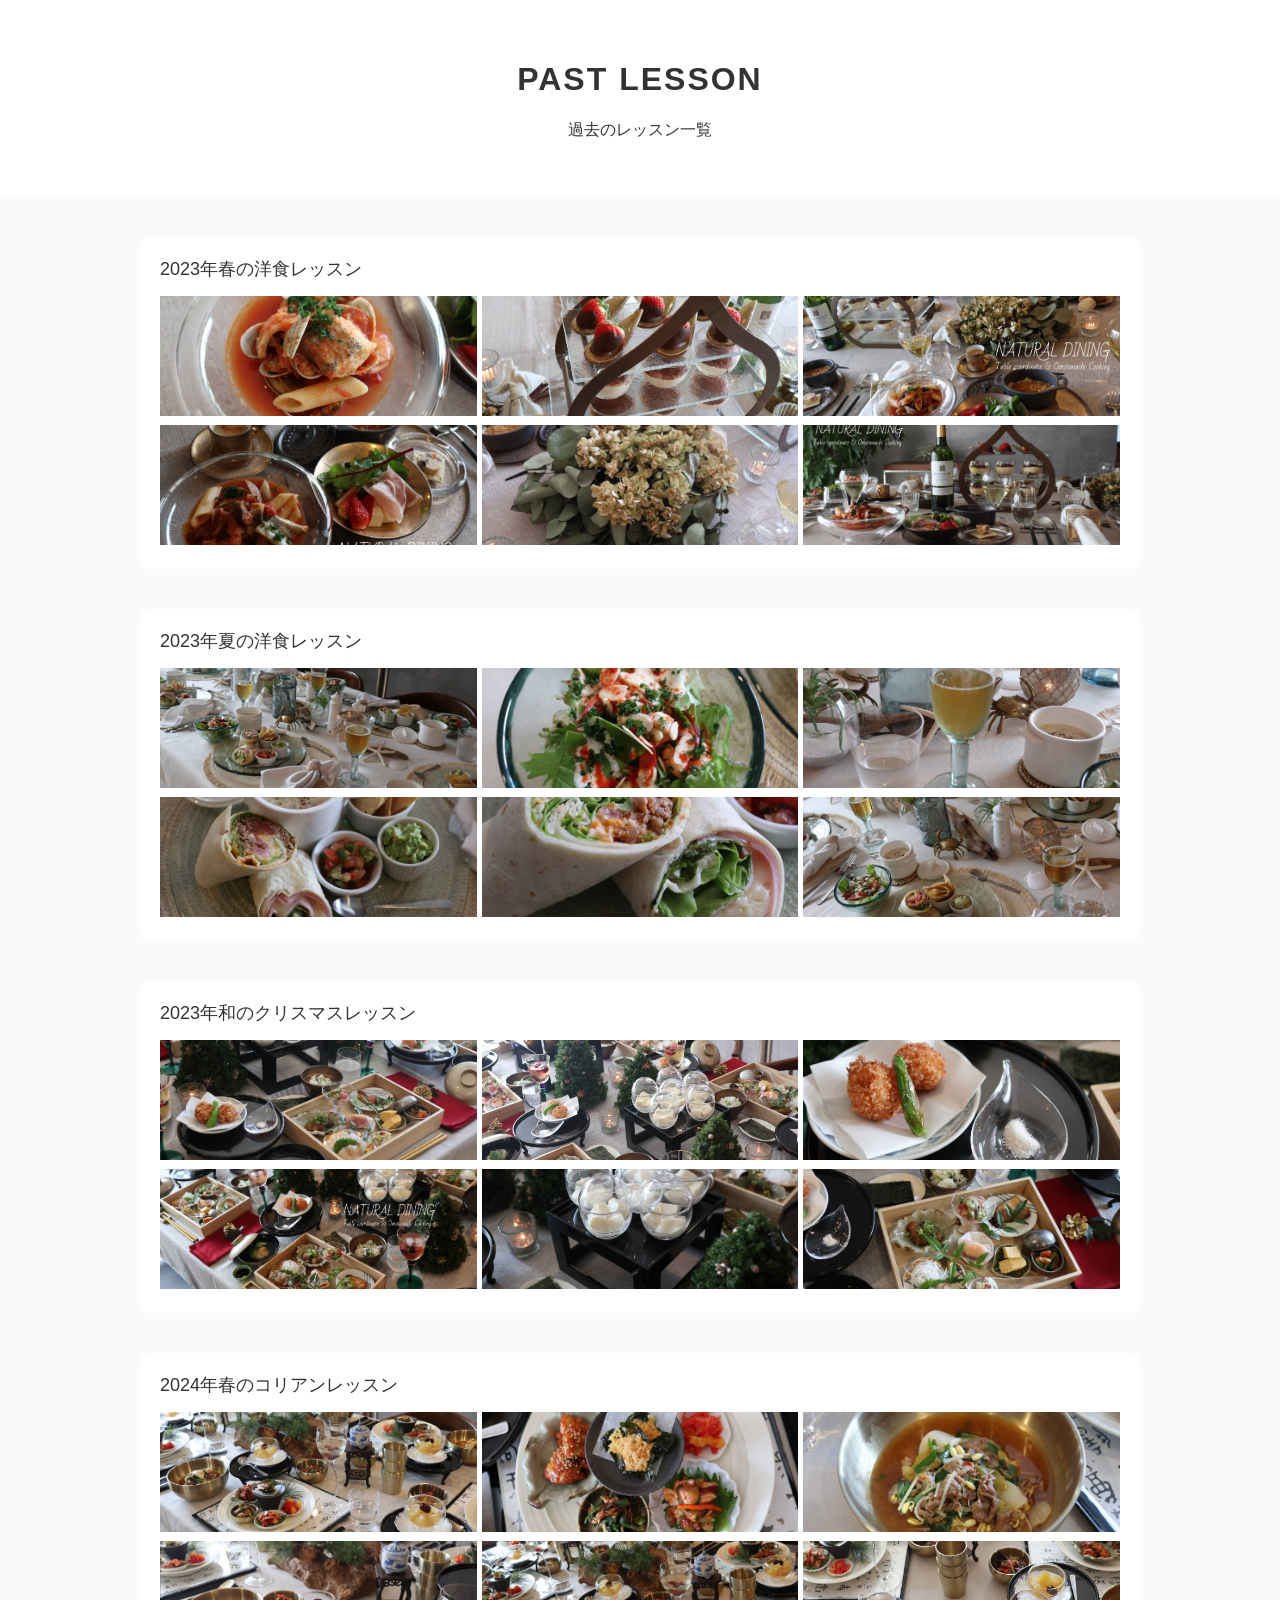
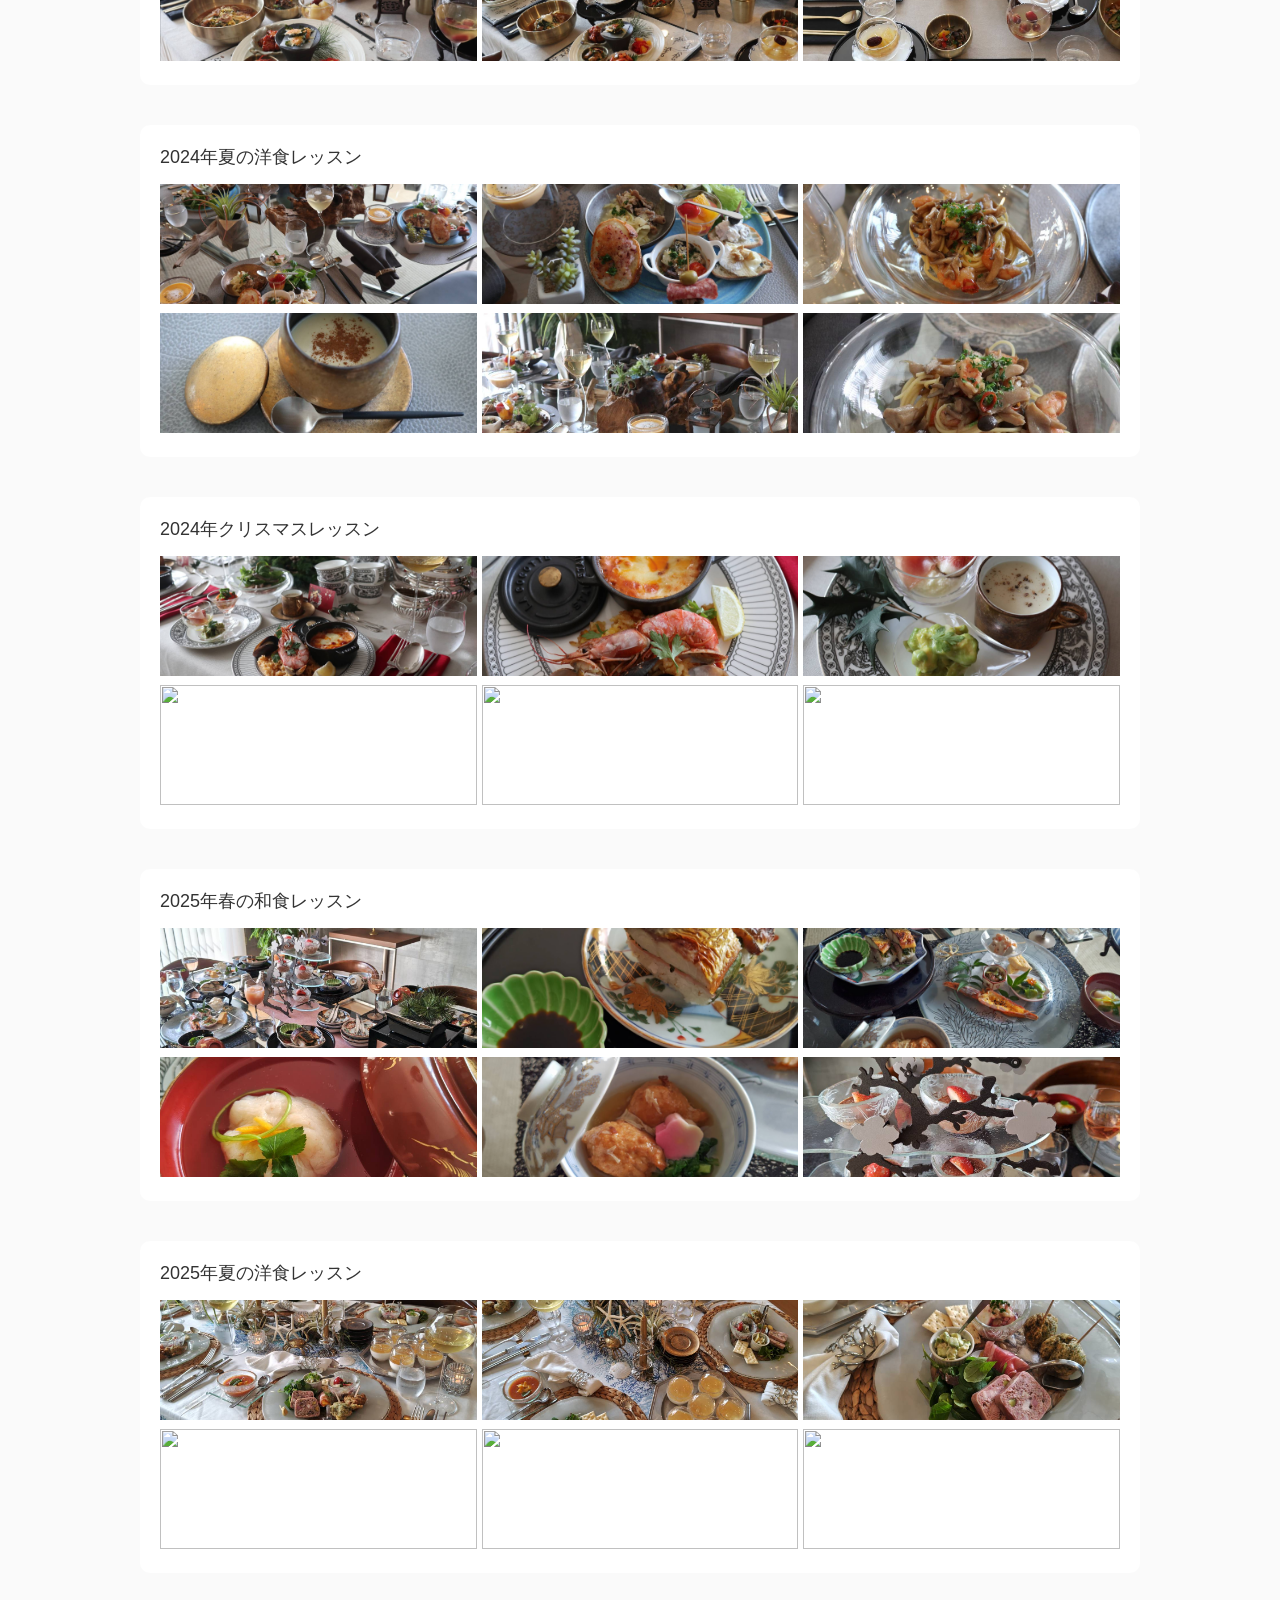
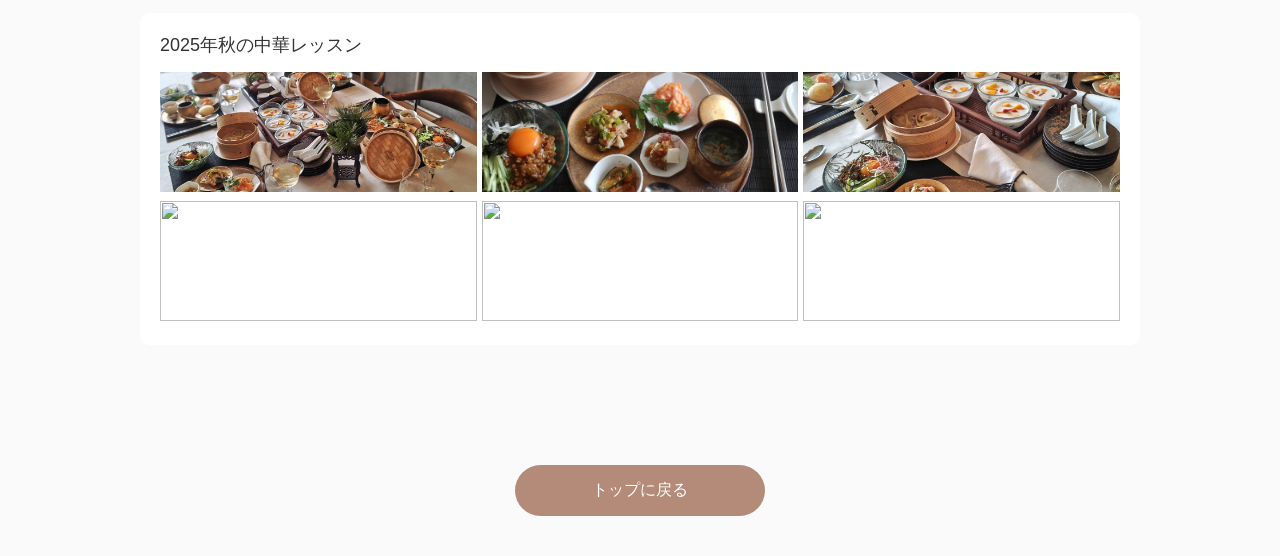
==== gallery.html @ 63b95eaa "Update gallery.html" ====
<!DOCTYPE html>
<html lang="ja">
<head>
<meta charset="UTF-8">
<meta name="viewport" content="width=device-width, initial-scale=1.0">
<title>PAST LESSON | NATURAL DINING</title>

<style>
body {
  margin: 0;
  font-family: 'Helvetica Neue', sans-serif;
  background: #fafafa;
  color: #333;
}

header {
  text-align: center;
  padding: 40px 20px;
  background: white;
}

h1 {
  letter-spacing: 2px;
}

section {
  padding: 40px 20px;
  max-width: 1000px;
  margin: auto;
}

/* レッスンカード */
.lesson-box {
  background: white;
  padding: 20px;
  border-radius: 10px;
  margin-bottom: 40px;
}

/* タイトル */
.lesson-title {
  margin-bottom: 15px;
  font-size: 18px;
}

/* 画像グリッド */
.grid {
  display: grid;
  grid-template-columns: repeat(3, 1fr);
  gap: 5px;
}

.grid img {
  width: 100%;
  height: 120px;
  object-fit: cover;
  border-radius: 0;
  cursor: pointer;
}

/* ライトボックス */
.lightbox {
  display: none;
  position: fixed;
  z-index: 999;
  padding-top: 60px;
  left: 0;
  top: 0;
  width: 100%;
  height: 100%;
  background-color: rgba(0,0,0,0.9);
}

.lightbox img {
  display: block;
  margin: auto;
  max-width: 90%;
  max-height: 80%;
  border-radius: 0;
}

.lightbox .close {
  position: absolute;
  top: 20px;
  right: 35px;
  color: #fff;
  font-size: 40px;
  font-weight: bold;
  line-height: 1;
  z-index: 1000;
}

.lightbox .close:hover {
  color: #ccc;
}

.lightbox:target {
  display: block;
}

/* 戻るボタン */
.back-btn {
  display: block;
  text-align: center;
  margin: 40px auto;
  padding: 15px;
  width: 220px;
  background: #b48a78;
  color: white;
  border-radius: 30px;
  text-decoration: none;
}
</style>
</head>

<body>

<header>
  <h1>PAST LESSON</h1>
  <p>過去のレッスン一覧</p>
</header>

<section>

<!-- ▼ 1 -->
<div class="lesson-box">
  <div class="lesson-title">2023年春の洋食レッスン</div>
  <div class="grid">
    <a href="#l1-1"><img src="images/l1-1.jpg"></a>
    <a href="#l1-2"><img src="images/l1-2.jpg"></a>
    <a href="#l1-3"><img src="images/l1-3.jpg"></a>
    <a href="#l1-4"><img src="images/l1-4.jpg"></a>
    <a href="#l1-5"><img src="images/l1-5.jpg"></a>
    <a href="#l1-6"><img src="images/l1-6.jpg"></a>
  </div>
</div>

<!-- ▼ 2 -->
<div class="lesson-box">
  <div class="lesson-title">2023年夏の洋食レッスン</div>
  <div class="grid">
    <a href="#l2-1"><img src="images/l2-1.jpg"></a>
    <a href="#l2-2"><img src="images/l2-2.jpg"></a>
    <a href="#l2-3"><img src="images/l2-3.jpg"></a>
    <a href="#l2-4"><img src="images/l2-4.jpg"></a>
    <a href="#l2-5"><img src="images/l2-5.jpg"></a>
    <a href="#l2-6"><img src="images/l2-6.jpg"></a>
  </div>
</div>

<!-- ▼ 3 -->
<div class="lesson-box">
  <div class="lesson-title">2023年和のクリスマスレッスン</div>
  <div class="grid">
    <a href="#l3-1"><img src="images/l3-1.jpg"></a>
    <a href="#l3-2"><img src="images/l3-2.jpg"></a>
    <a href="#l3-3"><img src="images/l3-3.jpg"></a>
    <a href="#l3-4"><img src="images/l3-4.jpg"></a>
    <a href="#l3-5"><img src="images/l3-5.jpg"></a>
    <a href="#l3-6"><img src="images/l3-6.jpg"></a>
  </div>
</div>

<!-- ▼ 4 -->
<div class="lesson-box">
  <div class="lesson-title">2024年春のコリアンレッスン</div>
  <div class="grid">
    <a href="#l4-1"><img src="images/l4-1.jpg"></a>
    <a href="#l4-2"><img src="images/l4-2.jpg"></a>
    <a href="#l4-3"><img src="images/l4-3.jpg"></a>
    <a href="#l4-4"><img src="images/l4-4.jpg"></a>
    <a href="#l4-5"><img src="images/l4-5.jpg"></a>
    <a href="#l4-6"><img src="images/l4-6.jpg"></a>
  </div>
</div>

<!-- ▼ 5 -->
<div class="lesson-box">
  <div class="lesson-title">2024年夏の洋食レッスン</div>
  <div class="grid">
    <a href="#l5-1"><img src="images/l5-1.jpg"></a>
    <a href="#l5-2"><img src="images/l5-2.jpg"></a>
    <a href="#l5-3"><img src="images/l5-3.jpg"></a>
    <a href="#l5-4"><img src="images/l5-4.jpg"></a>
    <a href="#l5-5"><img src="images/l5-5.jpg"></a>
    <a href="#l5-6"><img src="images/l5-6.jpg"></a>
  </div>
</div>

<!-- ▼ 6 -->
<div class="lesson-box">
  <div class="lesson-title">2024年クリスマスレッスン</div>
  <div class="grid">
    <a href="#l6-1"><img src="images/l6-1.jpg"></a>
    <a href="#l6-2"><img src="images/l6-2.jpg"></a>
    <a href="#l6-3"><img src="images/l6-3.jpg"></a>
    <a href="#l6-4"><img src="images/l6-4.jpg"></a>
    <a href="#l6-5"><img src="images/l6-5.jpg"></a>
    <a href="#l6-6"><img src="images/l6-6.jpg"></a>
  </div>
</div>

<!-- ▼ 7 -->
<div class="lesson-box">
  <div class="lesson-title">2025年春の和食レッスン</div>
  <div class="grid">
    <a href="#l7-1"><img src="images/l7-1.jpg"></a>
    <a href="#l7-2"><img src="images/l7-2.jpg"></a>
    <a href="#l7-3"><img src="images/l7-3.jpg"></a>
    <a href="#l7-4"><img src="images/l7-4.jpg"></a>
    <a href="#l7-5"><img src="images/l7-5.jpg"></a>
    <a href="#l7-6"><img src="images/l7-6.jpg"></a>
  </div>
</div>

<!-- ▼ 8 -->
<div class="lesson-box">
  <div class="lesson-title">2025年夏の洋食レッスン</div>
  <div class="grid">
    <a href="#l8-1"><img src="images/l8-1.jpg"></a>
    <a href="#l8-2"><img src="images/l8-2.jpg"></a>
    <a href="#l8-3"><img src="images/l8-3.jpg"></a>
    <a href="#l8-4"><img src="images/l8-4.jpg"></a>
    <a href="#l8-5"><img src="images/l8-5.jpg"></a>
    <a href="#l8-6"><img src="images/l8-6.jpg"></a>
  </div>
</div>

<!-- ▼ 9 -->
<div class="lesson-box">
  <div class="lesson-title">2025年秋の中華レッスン</div>
  <div class="grid">
    <a href="#l9-1"><img src="images/l9-1.jpg"></a>
    <a href="#l9-2"><img src="images/l9-2.jpg"></a>
    <a href="#l9-3"><img src="images/l9-3.jpg"></a>
    <a href="#l9-4"><img src="images/l9-4.jpg"></a>
    <a href="#l9-5"><img src="images/l9-5.jpg"></a>
    <a href="#l9-6"><img src="images/l9-6.jpg"></a>
  </div>
</div>

</section>

<a href="index.html" class="back-btn">トップに戻る</a>

<!-- ライトボックス（拡大表示） -->
<div id="l1-1" class="lightbox"><a href="#"><span class="close">&times;</span><img src="images/l1-1.jpg"></a></div>
<div id="l1-2" class="lightbox"><a href="#"><span class="close">&times;</span><img src="images/l1-2.jpg"></a></div>
<div id="l1-3" class="lightbox"><a href="#"><span class="close">&times;</span><img src="images/l1-3.jpg"></a></div>
<div id="l1-4" class="lightbox"><a href="#"><span class="close">&times;</span><img src="images/l1-4.jpg"></a></div>
<div id="l1-5" class="lightbox"><a href="#"><span class="close">&times;</span><img src="images/l1-5.jpg"></a></div>
<div id="l1-6" class="lightbox"><a href="#"><span class="close">&times;</span><img src="images/l1-6.jpg"></a></div>
<div id="l2-1" class="lightbox"><a href="#"><span class="close">&times;</span><img src="images/l2-1.jpg"></a></div>
<div id="l2-2" class="lightbox"><a href="#"><span class="close">&times;</span><img src="images/l2-2.jpg"></a></div>
<div id="l2-3" class="lightbox"><a href="#"><span class="close">&times;</span><img src="images/l2-3.jpg"></a></div>
<div id="l2-4" class="lightbox"><a href="#"><span class="close">&times;</span><img src="images/l2-4.jpg"></a></div>
<div id="l2-5" class="lightbox"><a href="#"><span class="close">&times;</span><img src="images/l2-5.jpg"></a></div>
<div id="l2-6" class="lightbox"><a href="#"><span class="close">&times;</span><img src="images/l2-6.jpg"></a></div>
<div id="l3-1" class="lightbox"><a href="#"><span class="close">&times;</span><img src="images/l3-1.jpg"></a></div>
<div id="l3-2" class="lightbox"><a href="#"><span class="close">&times;</span><img src="images/l3-2.jpg"></a></div>
<div id="l3-3" class="lightbox"><a href="#"><span class="close">&times;</span><img src="images/l3-3.jpg"></a></div>
<div id="l3-4" class="lightbox"><a href="#"><span class="close">&times;</span><img src="images/l3-4.jpg"></a></div>
<div id="l3-5" class="lightbox"><a href="#"><span class="close">&times;</span><img src="images/l3-5.jpg"></a></div>
<div id="l3-6" class="lightbox"><a href="#"><span class="close">&times;</span><img src="images/l3-6.jpg"></a></div>
<div id="l4-1" class="lightbox"><a href="#"><span class="close">&times;</span><img src="images/l4-1.jpg"></a></div>
<div id="l4-2" class="lightbox"><a href="#"><span class="close">&times;</span><img src="images/l4-2.jpg"></a></div>
<div id="l4-3" class="lightbox"><a href="#"><span class="close">&times;</span><img src="images/l4-3.jpg"></a></div>
<div id="l4-4" class="lightbox"><a href="#"><span class="close">&times;</span><img src="images/l4-4.jpg"></a></div>
<div id="l4-5" class="lightbox"><a href="#"><span class="close">&times;</span><img src="images/l4-5.jpg"></a></div>
<div id="l4-6" class="lightbox"><a href="#"><span class="close">&times;</span><img src="images/l4-6.jpg"></a></div>
<div id="l5-1" class="lightbox"><a href="#"><span class="close">&times;</span><img src="images/l5-1.jpg"></a></div>
<div id="l5-2" class="lightbox"><a href="#"><span class="close">&times;</span><img src="images/l5-2.jpg"></a></div>
<div id="l5-3" class="lightbox"><a href="#"><span class="close">&times;</span><img src="images/l5-3.jpg"></a></div>
<div id="l5-4" class="lightbox"><a href="#"><span class="close">&times;</span><img src="images/l5-4.jpg"></a></div>
<div id="l5-5" class="lightbox"><a href="#"><span class="close">&times;</span><img src="images/l5-5.jpg"></a></div>
<div id="l5-6" class="lightbox"><a href="#"><span class="close">&times;</span><img src="images/l5-6.jpg"></a></div>
<div id="l6-1" class="lightbox"><a href="#"><span class="close">&times;</span><img src="images/l6-1.jpg"></a></div>
<div id="l6-2" class="lightbox"><a href="#"><span class="close">&times;</span><img src="images/l6-2.jpg"></a></div>
<div id="l6-3" class="lightbox"><a href="#"><span class="close">&times;</span><img src="images/l6-3.jpg"></a></div>
<div id="l6-4" class="lightbox"><a href="#"><span class="close">&times;</span><img src="images/l6-4.jpg"></a></div>
<div id="l6-5" class="lightbox"><a href="#"><span class="close">&times;</span><img src="images/l6-5.jpg"></a></div>
<div id="l6-6" class="lightbox"><a href="#"><span class="close">&times;</span><img src="images/l6-6.jpg"></a></div>
<div id="l7-1" class="lightbox"><a href="#"><span class="close">&times;</span><img src="images/l7-1.jpg"></a></div>
<div id="l7-2" class="lightbox"><a href="#"><span class="close">&times;</span><img src="images/l7-2.jpg"></a></div>
<div id="l7-3" class="lightbox"><a href="#"><span class="close">&times;</span><img src="images/l7-3.jpg"></a></div>
<div id="l7-4" class="lightbox"><a href="#"><span class="close">&times;</span><img src="images/l7-4.jpg"></a></div>
<div id="l7-5" class="lightbox"><a href="#"><span class="close">&times;</span><img src="images/l7-5.jpg"></a></div>
<div id="l7-6" class="lightbox"><a href="#"><span class="close">&times;</span><img src="images/l7-6.jpg"></a></div>
<div id="l8-1" class="lightbox"><a href="#"><span class="close">&times;</span><img src="images/l8-1.jpg"></a></div>
<div id="l8-2" class="lightbox"><a href="#"><span class="close">&times;</span><img src="images/l8-2.jpg"></a></div>
<div id="l8-3" class="lightbox"><a href="#"><span class="close">&times;</span><img src="images/l8-3.jpg"></a></div>
<div id="l8-4" class="lightbox"><a href="#"><span class="close">&times;</span><img src="images/l8-4.jpg"></a></div>
<div id="l8-5" class="lightbox"><a href="#"><span class="close">&times;</span><img src="images/l8-5.jpg"></a></div>
<div id="l8-6" class="lightbox"><a href="#"><span class="close">&times;</span><img src="images/l8-6.jpg"></a></div>
<div id="l9-1" class="lightbox"><a href="#"><span class="close">&times;</span><img src="images/l9-1.jpg"></a></div>
<div id="l9-2" class="lightbox"><a href="#"><span class="close">&times;</span><img src="images/l9-2.jpg"></a></div>
<div id="l9-3" class="lightbox"><a href="#"><span class="close">&times;</span><img src="images/l9-3.jpg"></a></div>
<div id="l9-4" class="lightbox"><a href="#"><span class="close">&times;</span><img src="images/l9-4.jpg"></a></div>
<div id="l9-5" class="lightbox"><a href="#"><span class="close">&times;</span><img src="images/l9-5.jpg"></a></div>
<div id="l9-6" class="lightbox"><a href="#"><span class="close">&times;</span><img src="images/l9-6.jpg"></a></div>

</body>
</html>
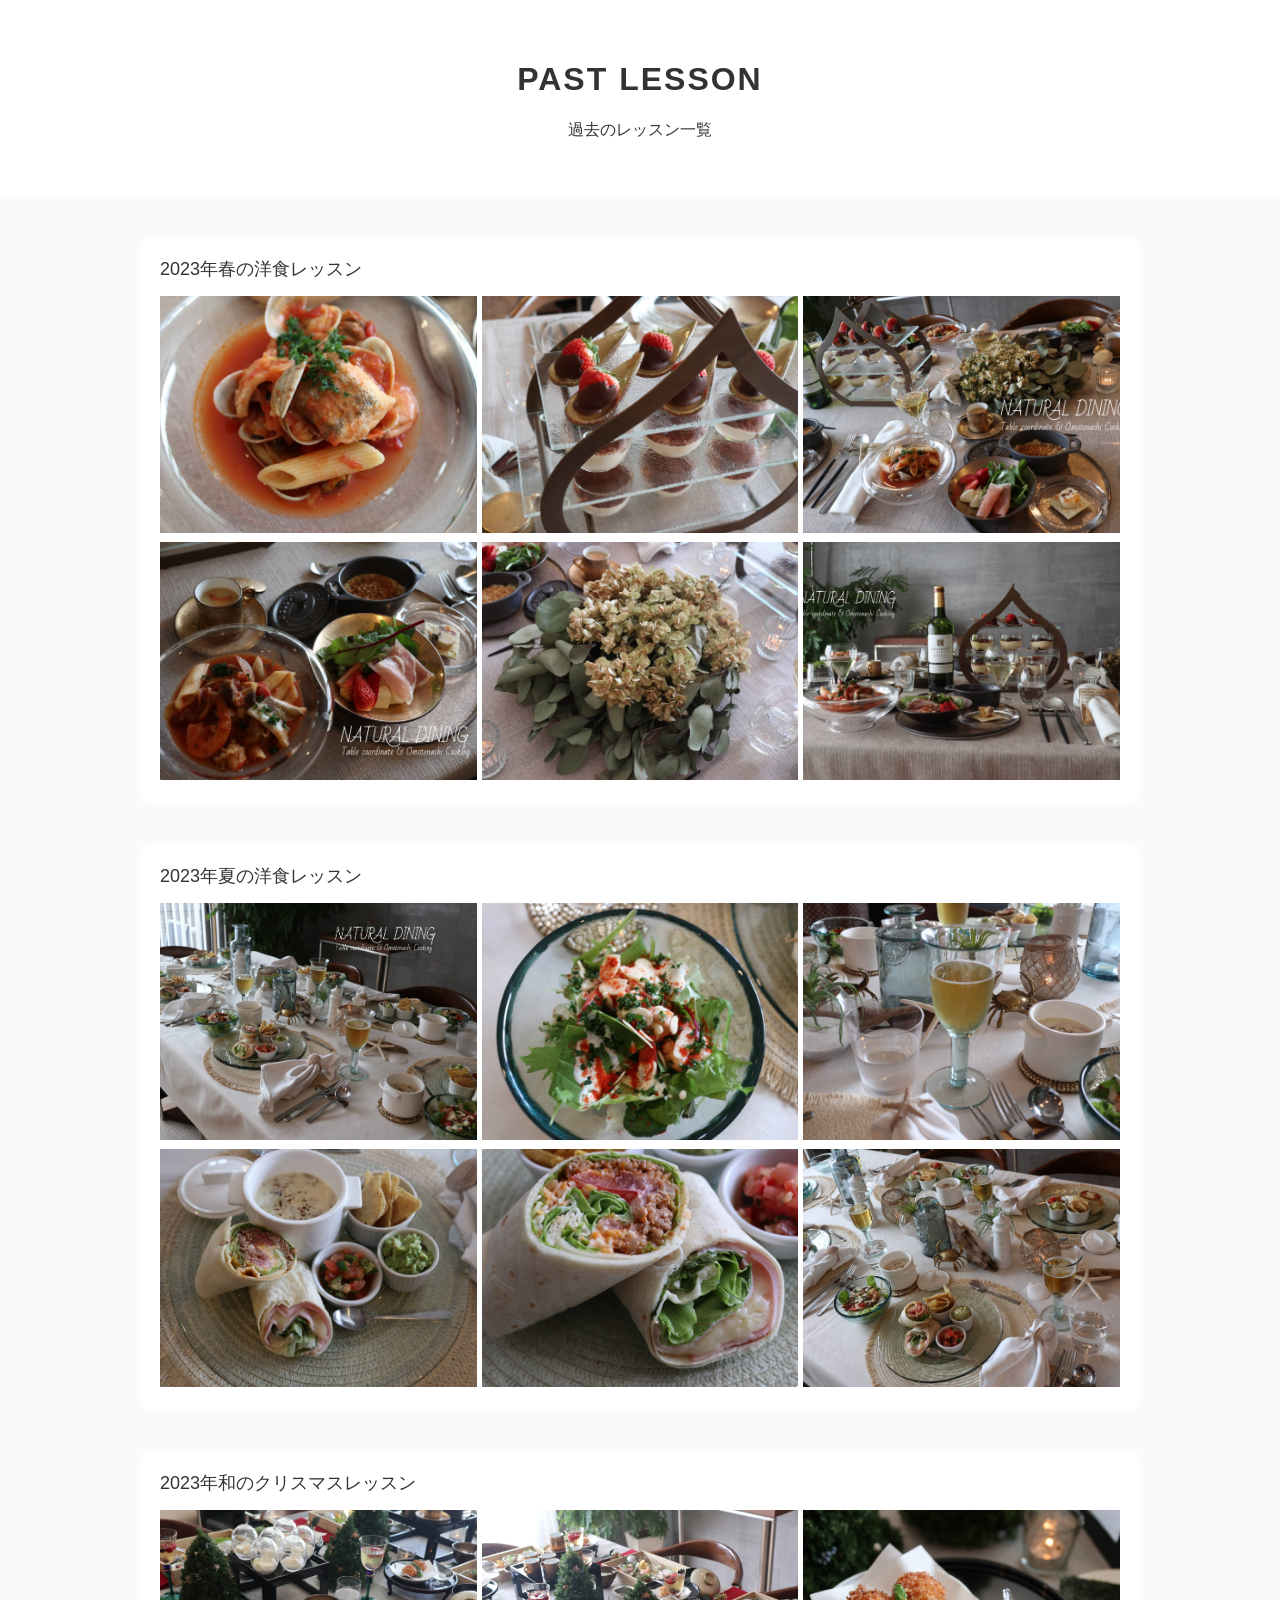
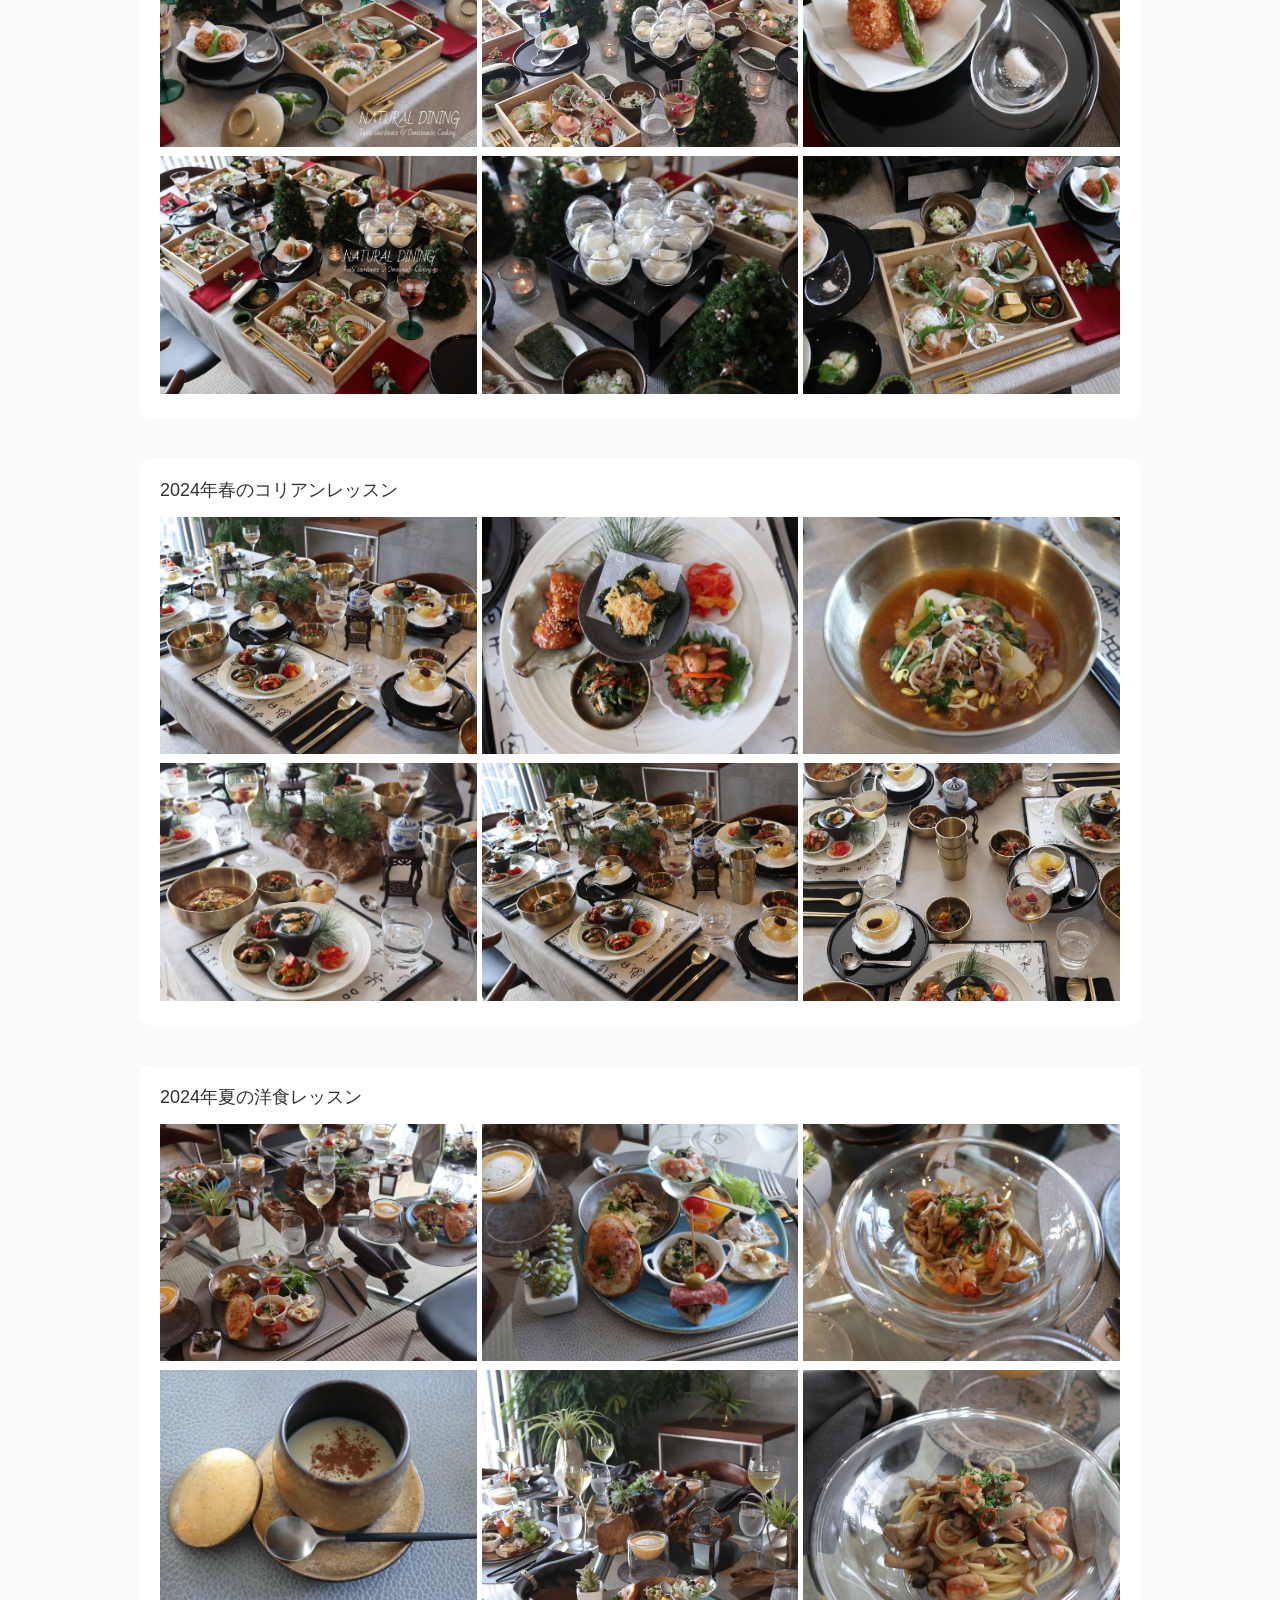
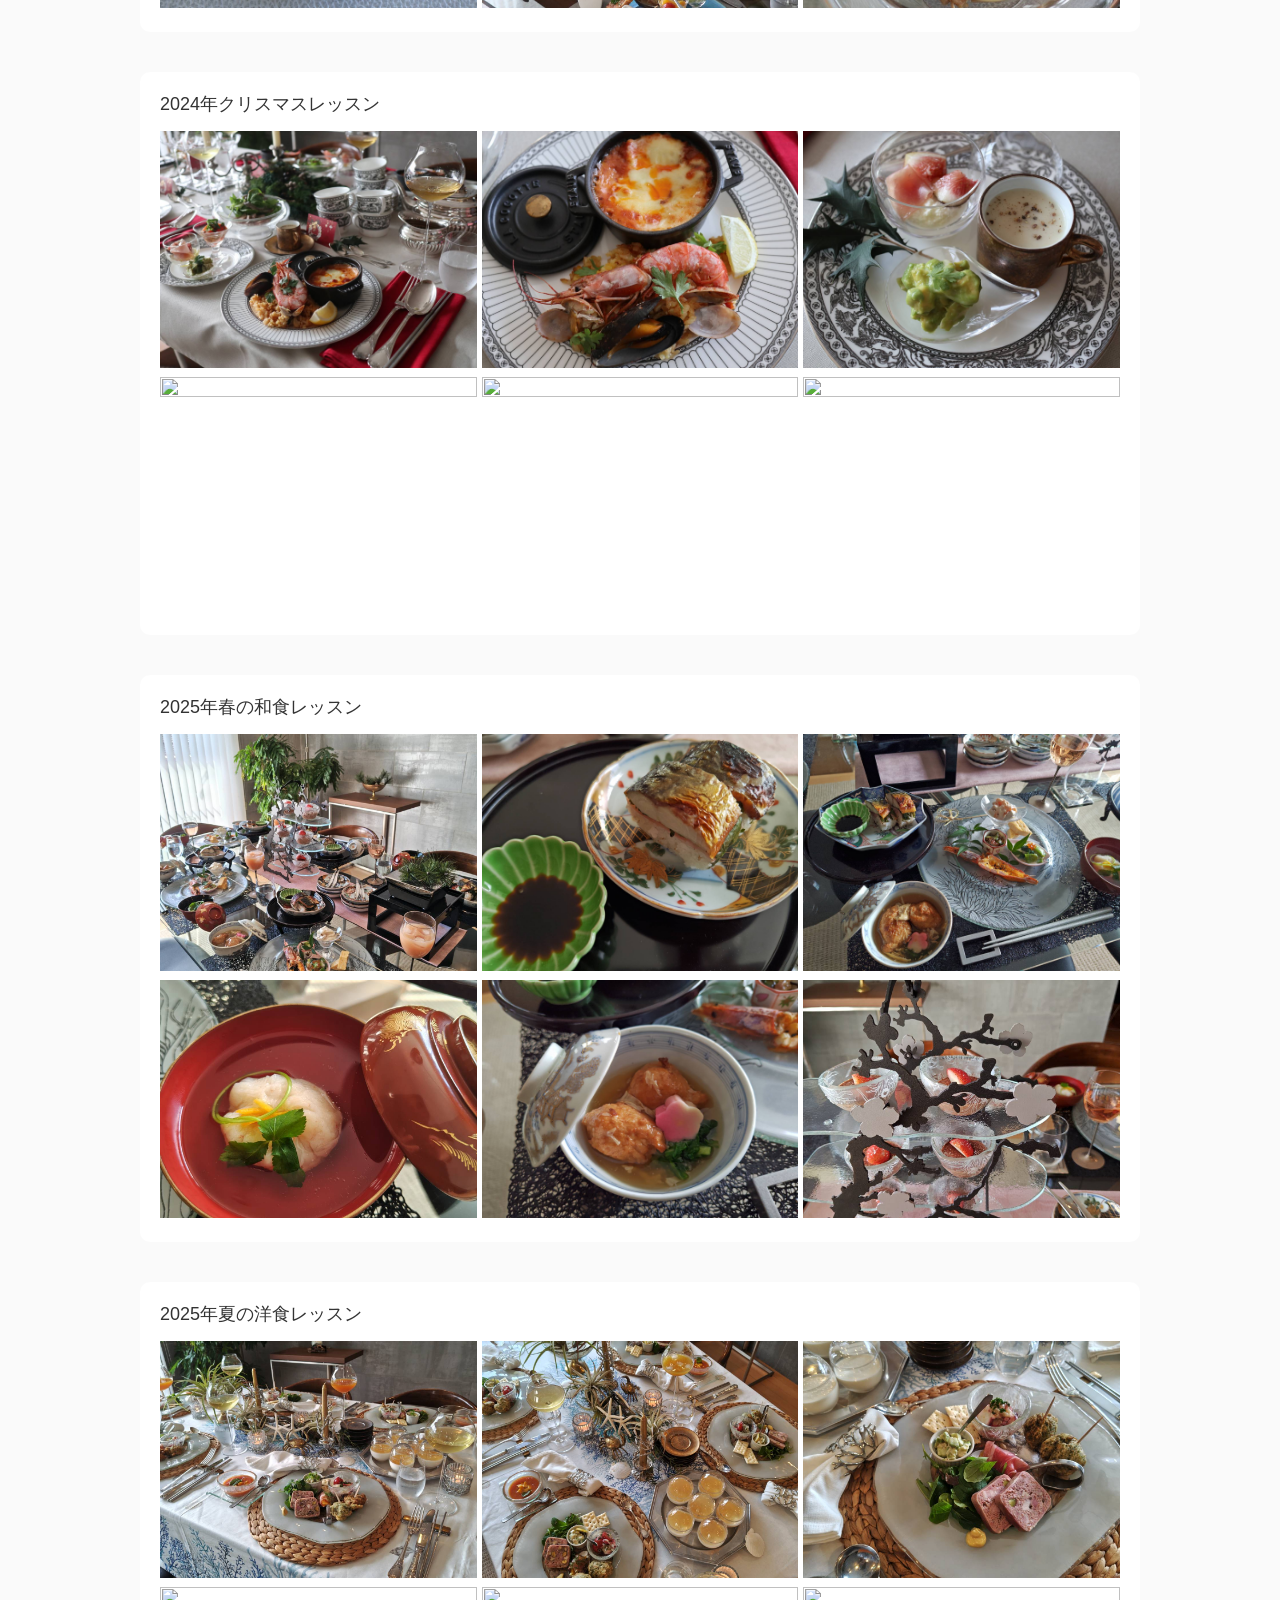
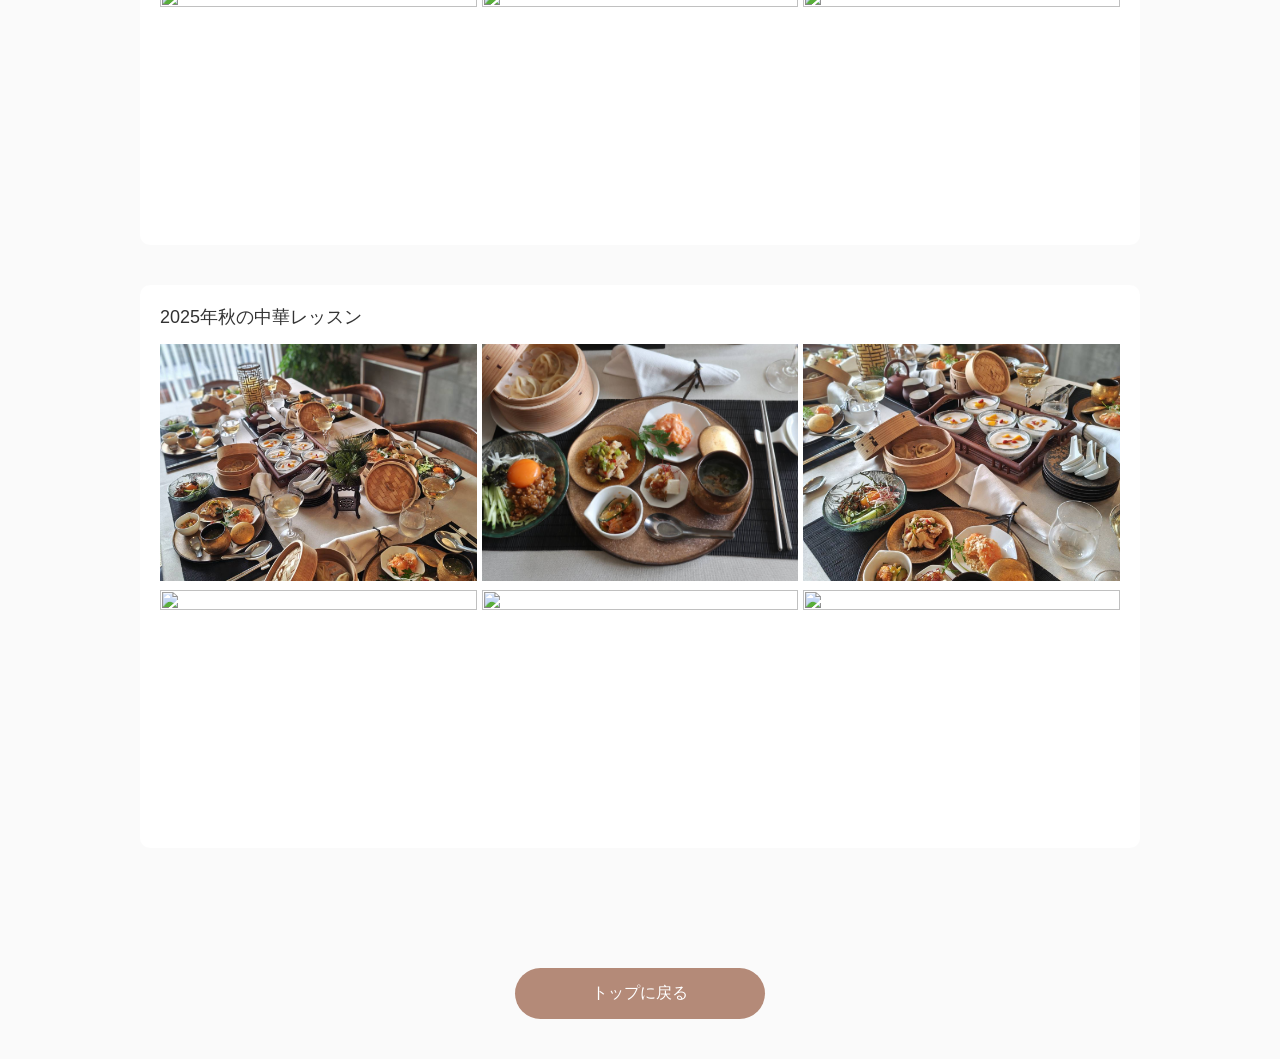
==== commit 0f6eb90e: "Update gallery.html" ====
--- a/gallery.html
+++ b/gallery.html
@@ -52,7 +52,7 @@
 
 .grid img {
   width: 100%;
-  height: 120px;
+  aspect-ratio: 4 / 3;
   object-fit: cover;
   border-radius: 0;
   cursor: pointer;
@@ -109,6 +109,34 @@
   color: white;
   border-radius: 30px;
   text-decoration: none;
+}
+
+/* スマホ */
+@media (max-width: 600px) {
+  header {
+    padding: 30px 15px;
+  }
+
+  section {
+    padding: 25px 12px;
+  }
+
+  .lesson-box {
+    padding: 15px;
+    margin-bottom: 25px;
+  }
+
+  .lesson-title {
+    font-size: 16px;
+  }
+
+  .grid {
+    gap: 6px;
+  }
+
+  .grid img {
+    aspect-ratio: 1 / 1;
+  }
 }
 </style>
 </head>
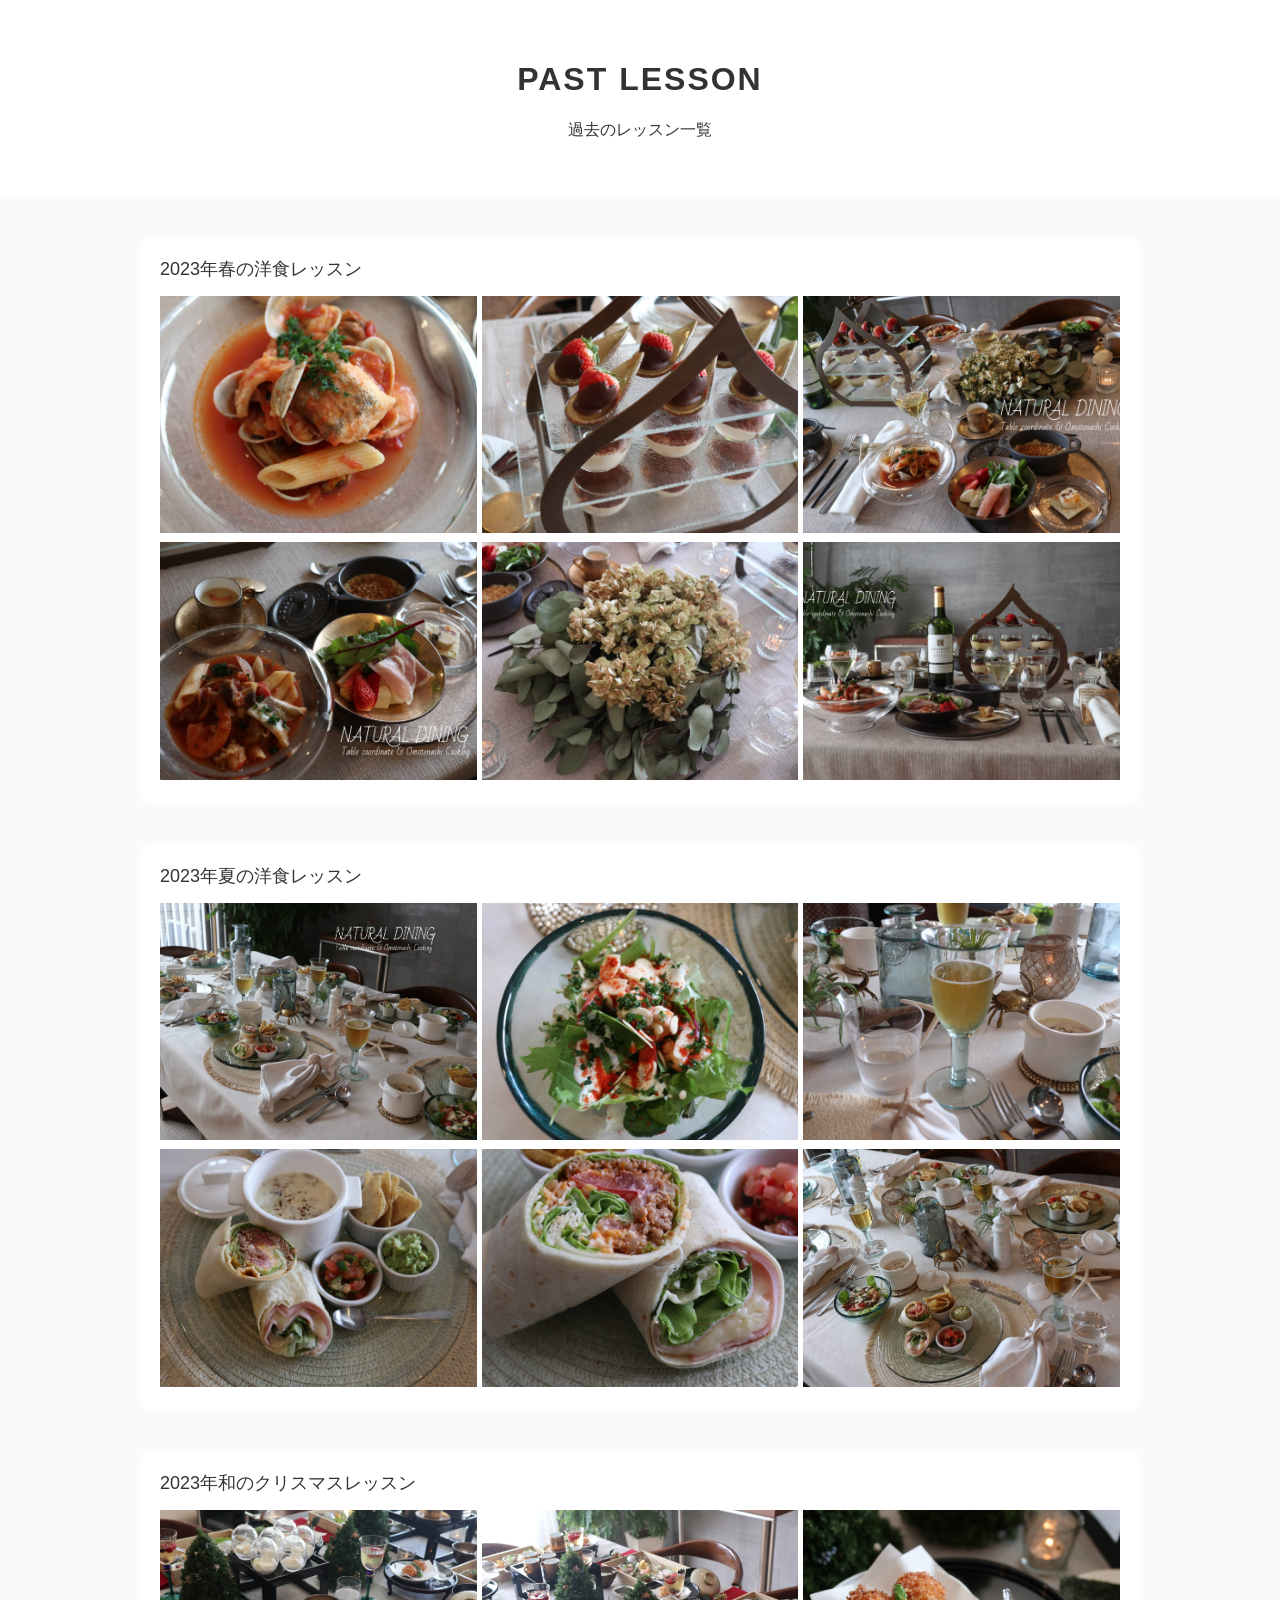
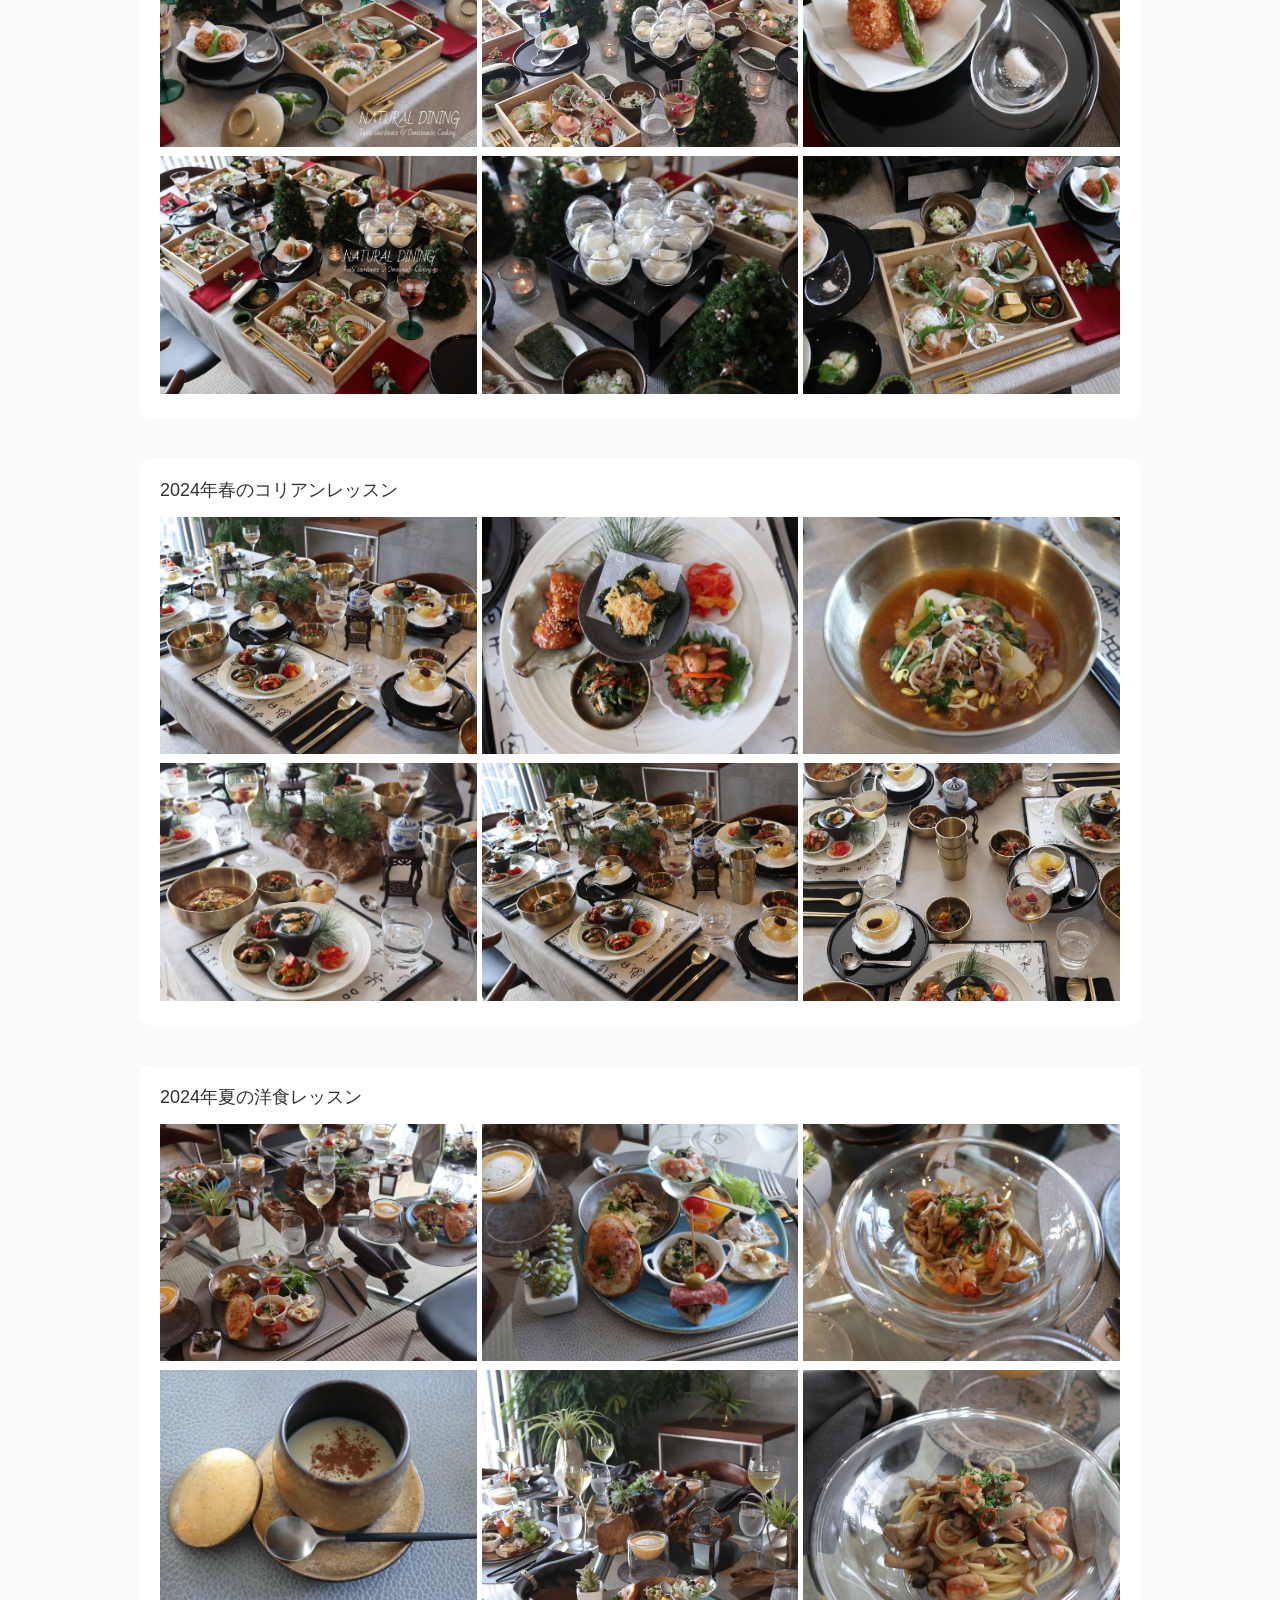
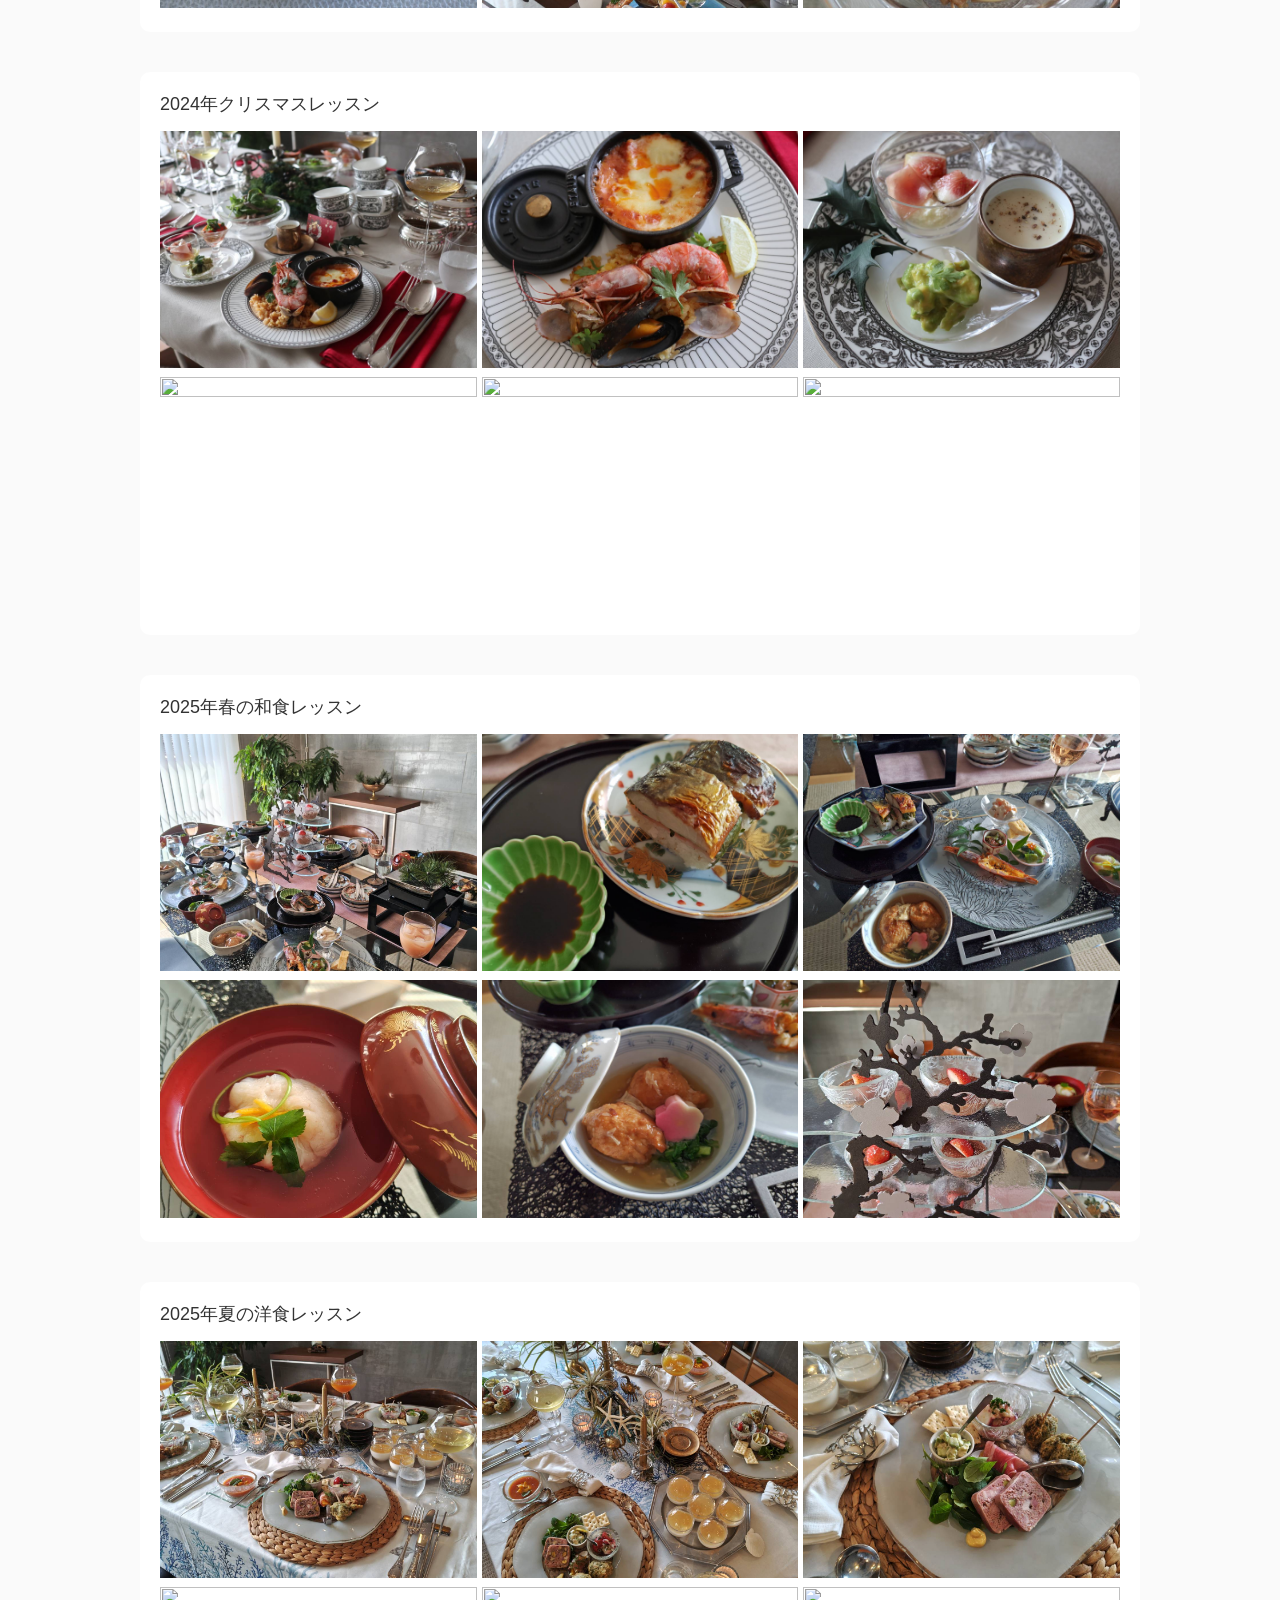
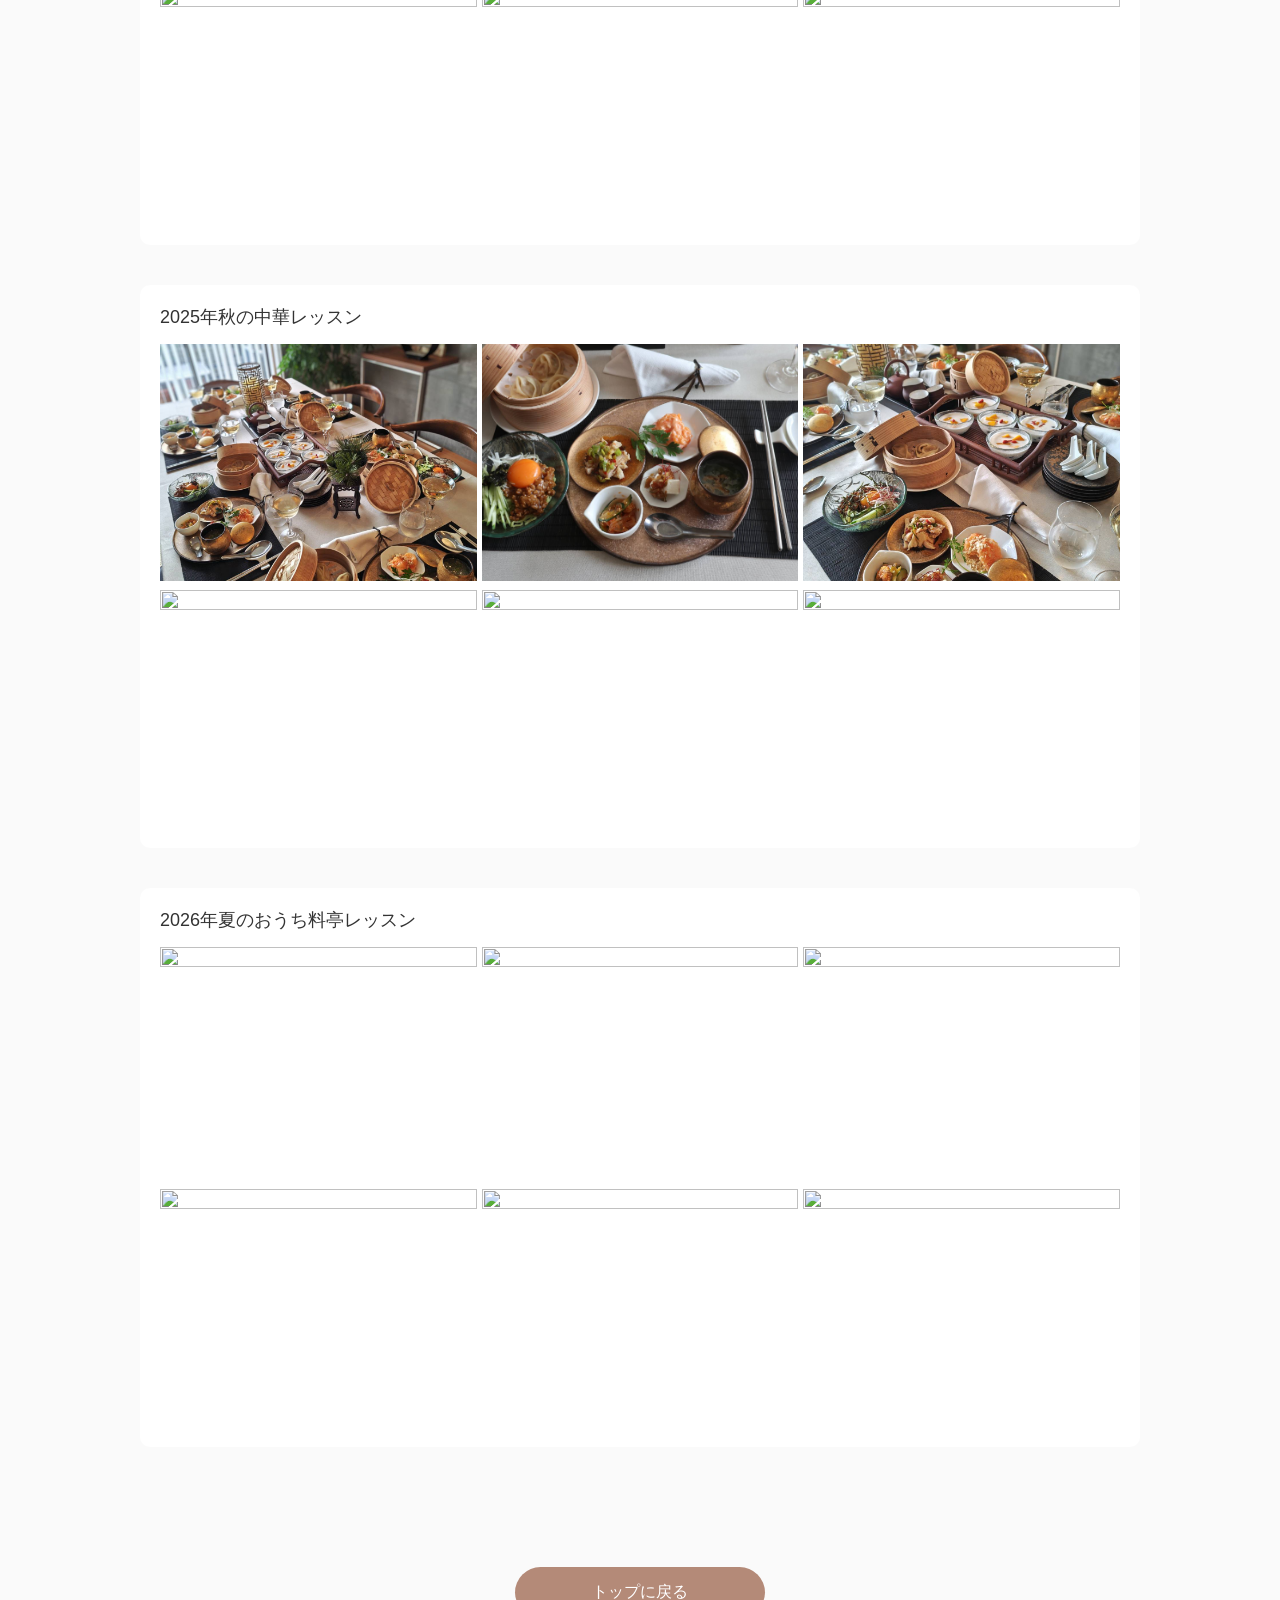
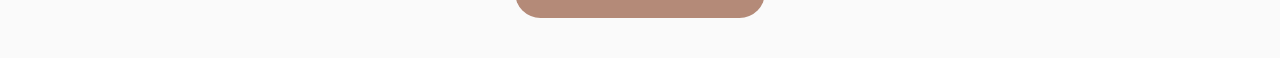
==== commit 635d7bfb: "a" ====
--- a/gallery.html
+++ b/gallery.html
@@ -264,6 +264,19 @@
     <a href="#l9-4"><img src="images/l9-4.jpg"></a>
     <a href="#l9-5"><img src="images/l9-5.jpg"></a>
     <a href="#l9-6"><img src="images/l9-6.jpg"></a>
+  </div>
+</div>
+
+<!-- ▼ 10 -->
+<div class="lesson-box">
+  <div class="lesson-title">2026年夏のおうち料亭レッスン</div>
+  <div class="grid">
+    <a href="#l10-1"><img src="images/l10-1.jpg"></a>
+    <a href="#l10-2"><img src="images/l10-2.jpg"></a>
+    <a href="#l10-3"><img src="images/l10-3.jpg"></a>
+    <a href="#l10-4"><img src="images/l10-4.jpg"></a>
+    <a href="#l10-5"><img src="images/l10-5.jpg"></a>
+    <a href="#l10-6"><img src="images/l10-6.jpg"></a>
   </div>
 </div>
 
@@ -326,6 +339,12 @@
 <div id="l9-4" class="lightbox"><a href="#"><span class="close">&times;</span><img src="images/l9-4.jpg"></a></div>
 <div id="l9-5" class="lightbox"><a href="#"><span class="close">&times;</span><img src="images/l9-5.jpg"></a></div>
 <div id="l9-6" class="lightbox"><a href="#"><span class="close">&times;</span><img src="images/l9-6.jpg"></a></div>
+<div id="l10-1" class="lightbox"><a href="#"><span class="close">&times;</span><img src="images/l10-1.jpg"></a></div>
+<div id="l10-2" class="lightbox"><a href="#"><span class="close">&times;</span><img src="images/l10-2.jpg"></a></div>
+<div id="l10-3" class="lightbox"><a href="#"><span class="close">&times;</span><img src="images/l10-3.jpg"></a></div>
+<div id="l10-4" class="lightbox"><a href="#"><span class="close">&times;</span><img src="images/l10-4.jpg"></a></div>
+<div id="l10-5" class="lightbox"><a href="#"><span class="close">&times;</span><img src="images/l10-5.jpg"></a></div>
+<div id="l10-6" class="lightbox"><a href="#"><span class="close">&times;</span><img src="images/l10-6.jpg"></a></div>
 
 </body>
 </html>
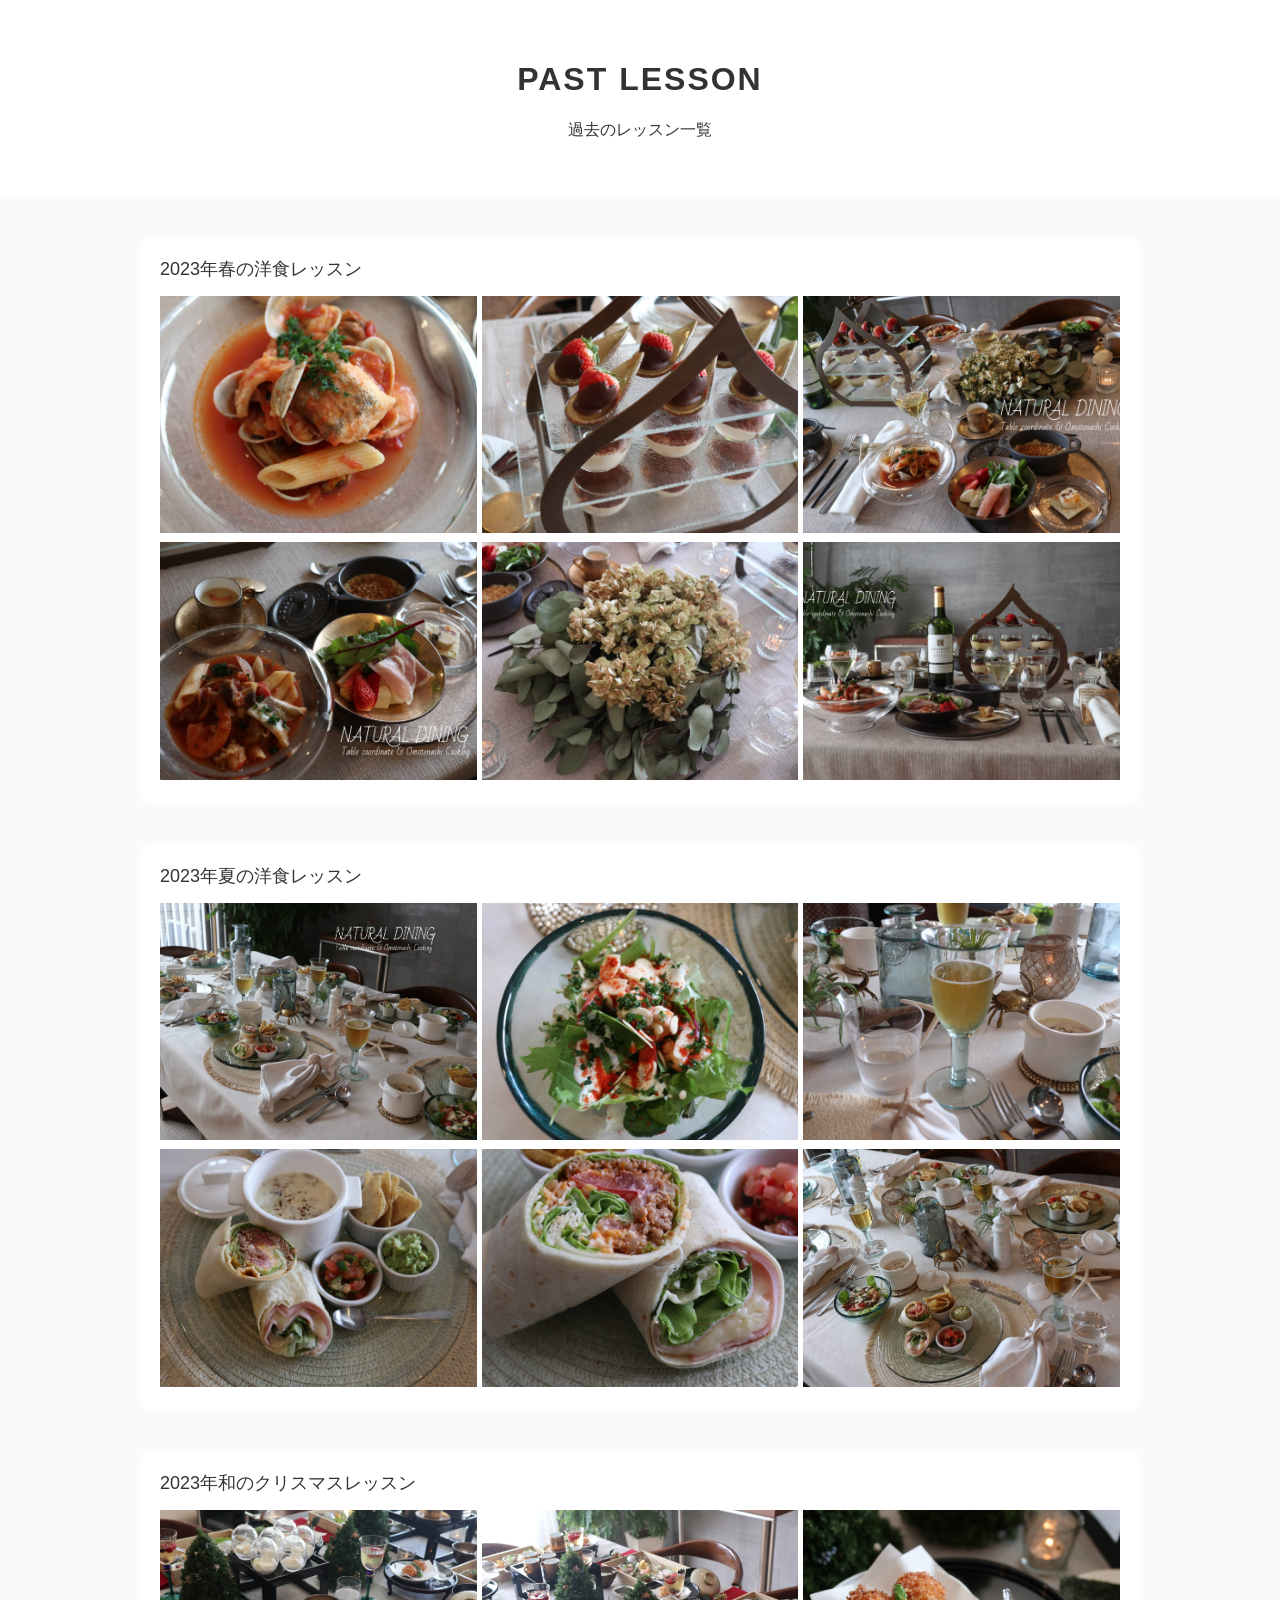
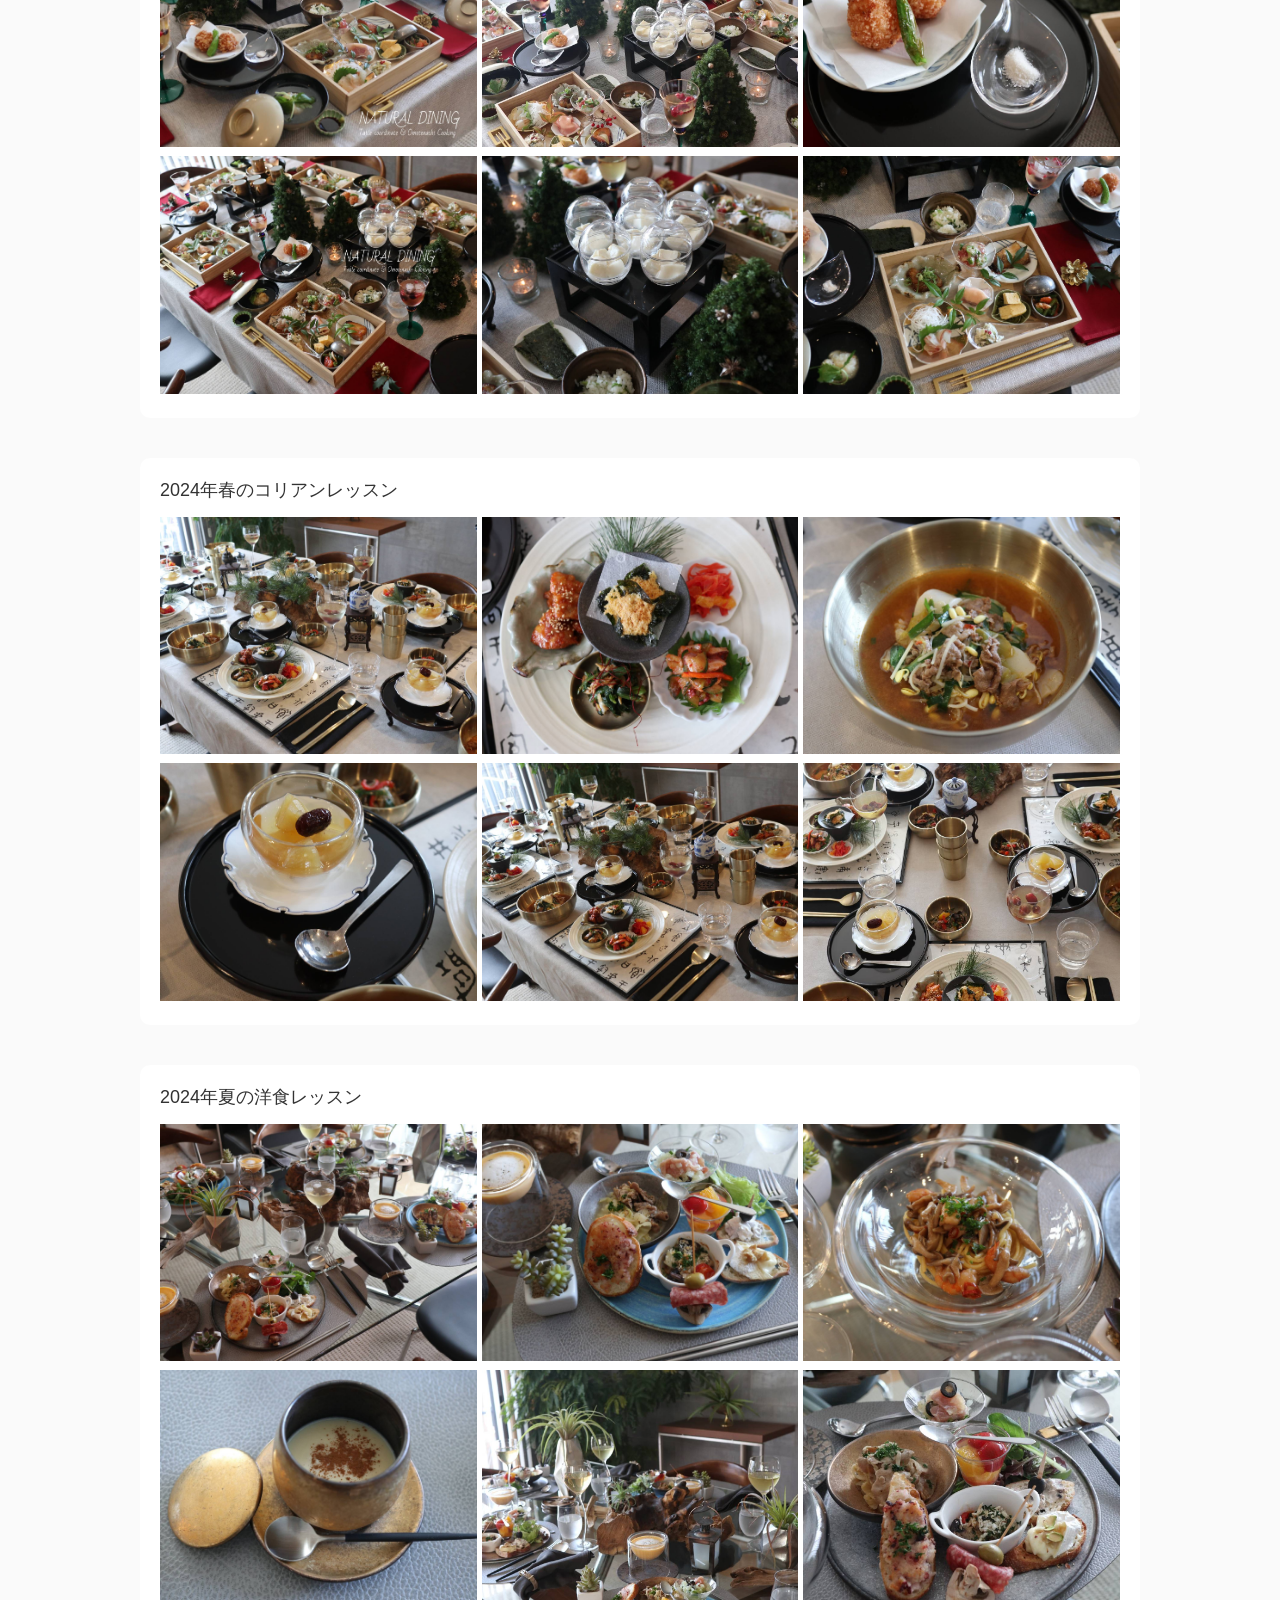
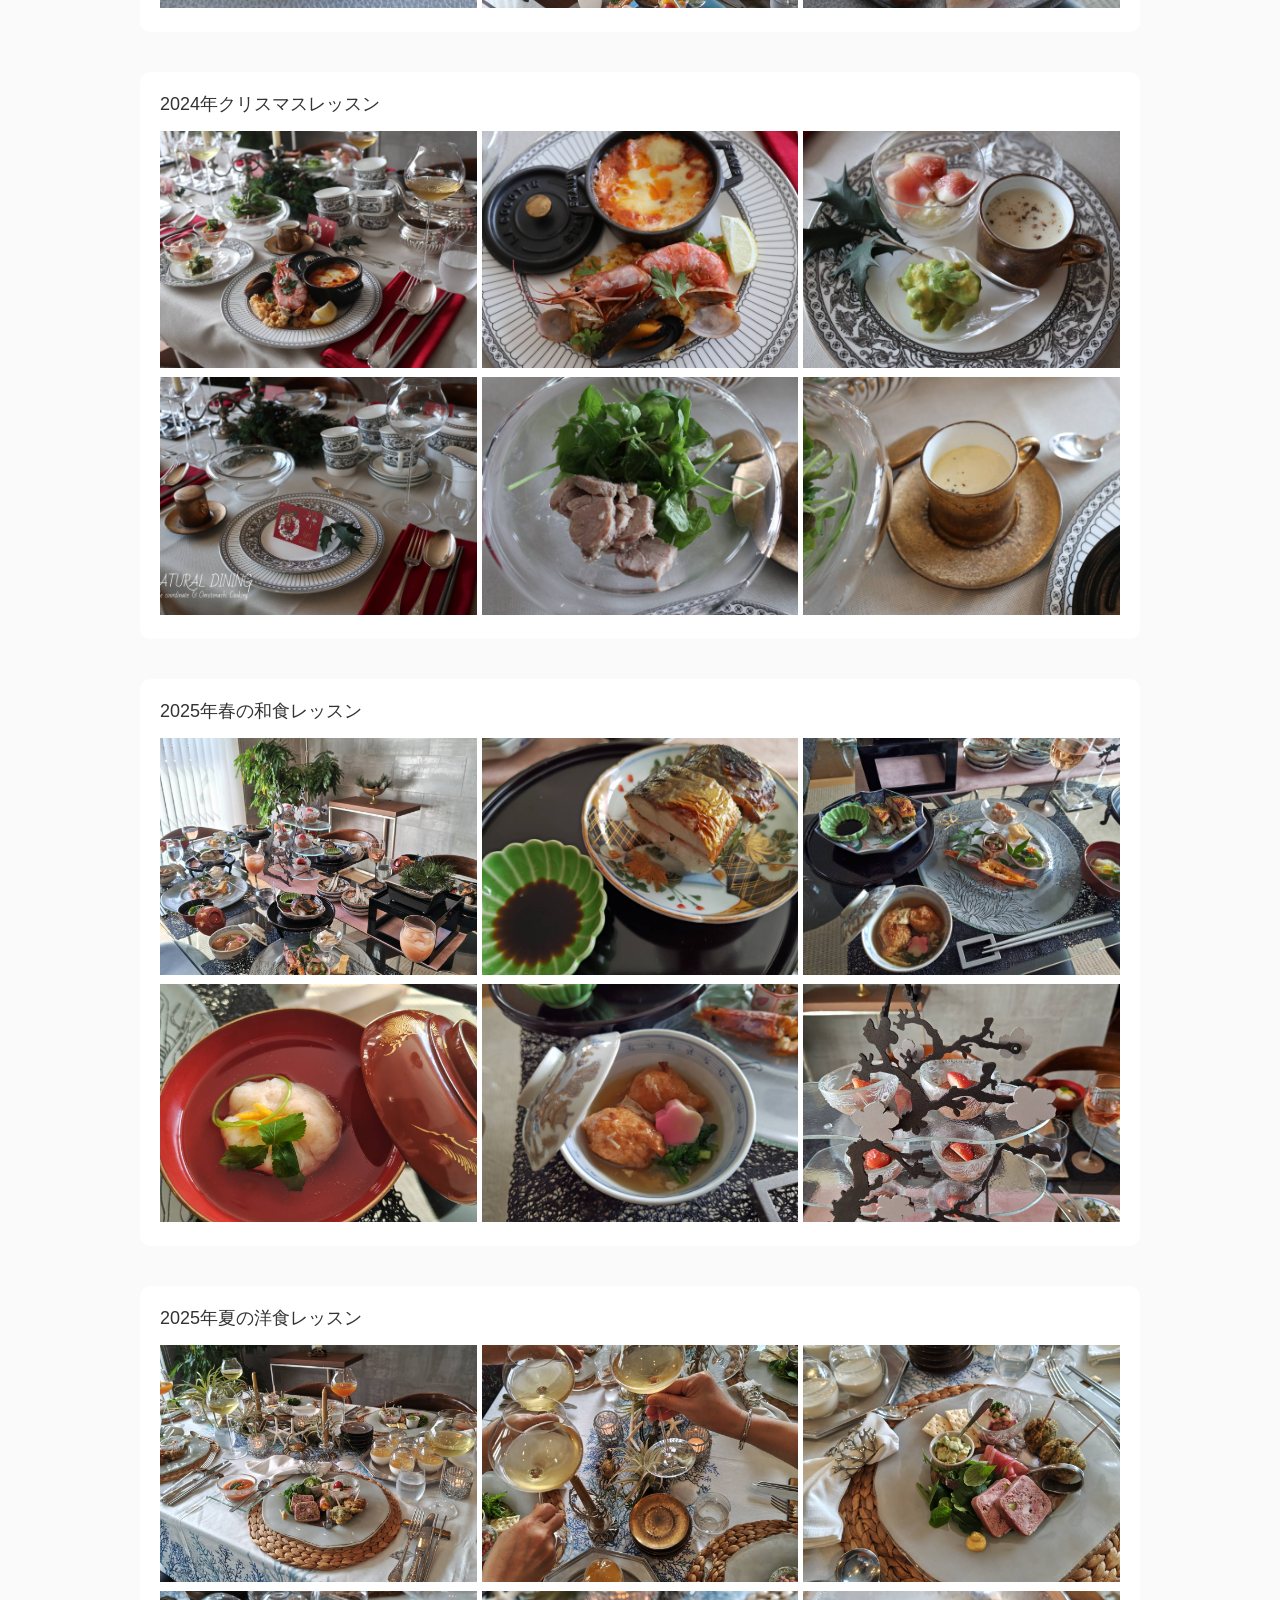
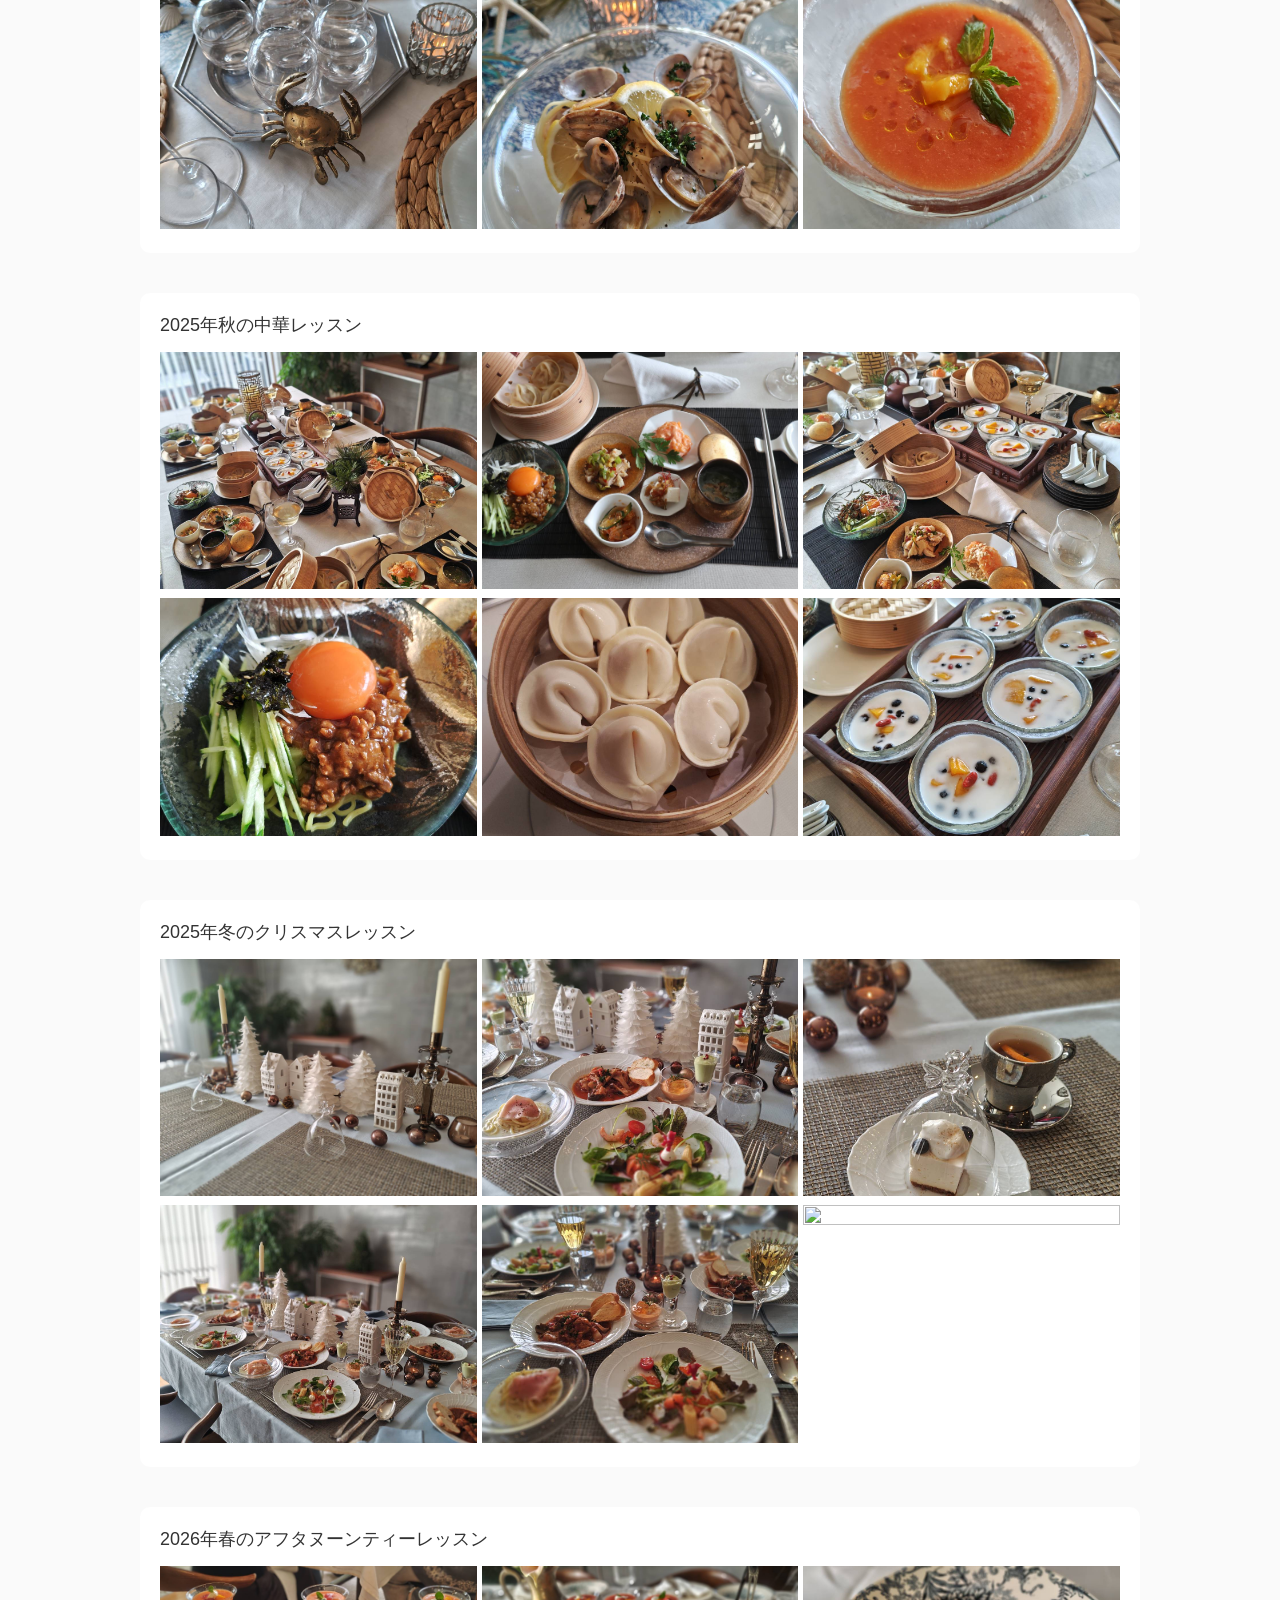
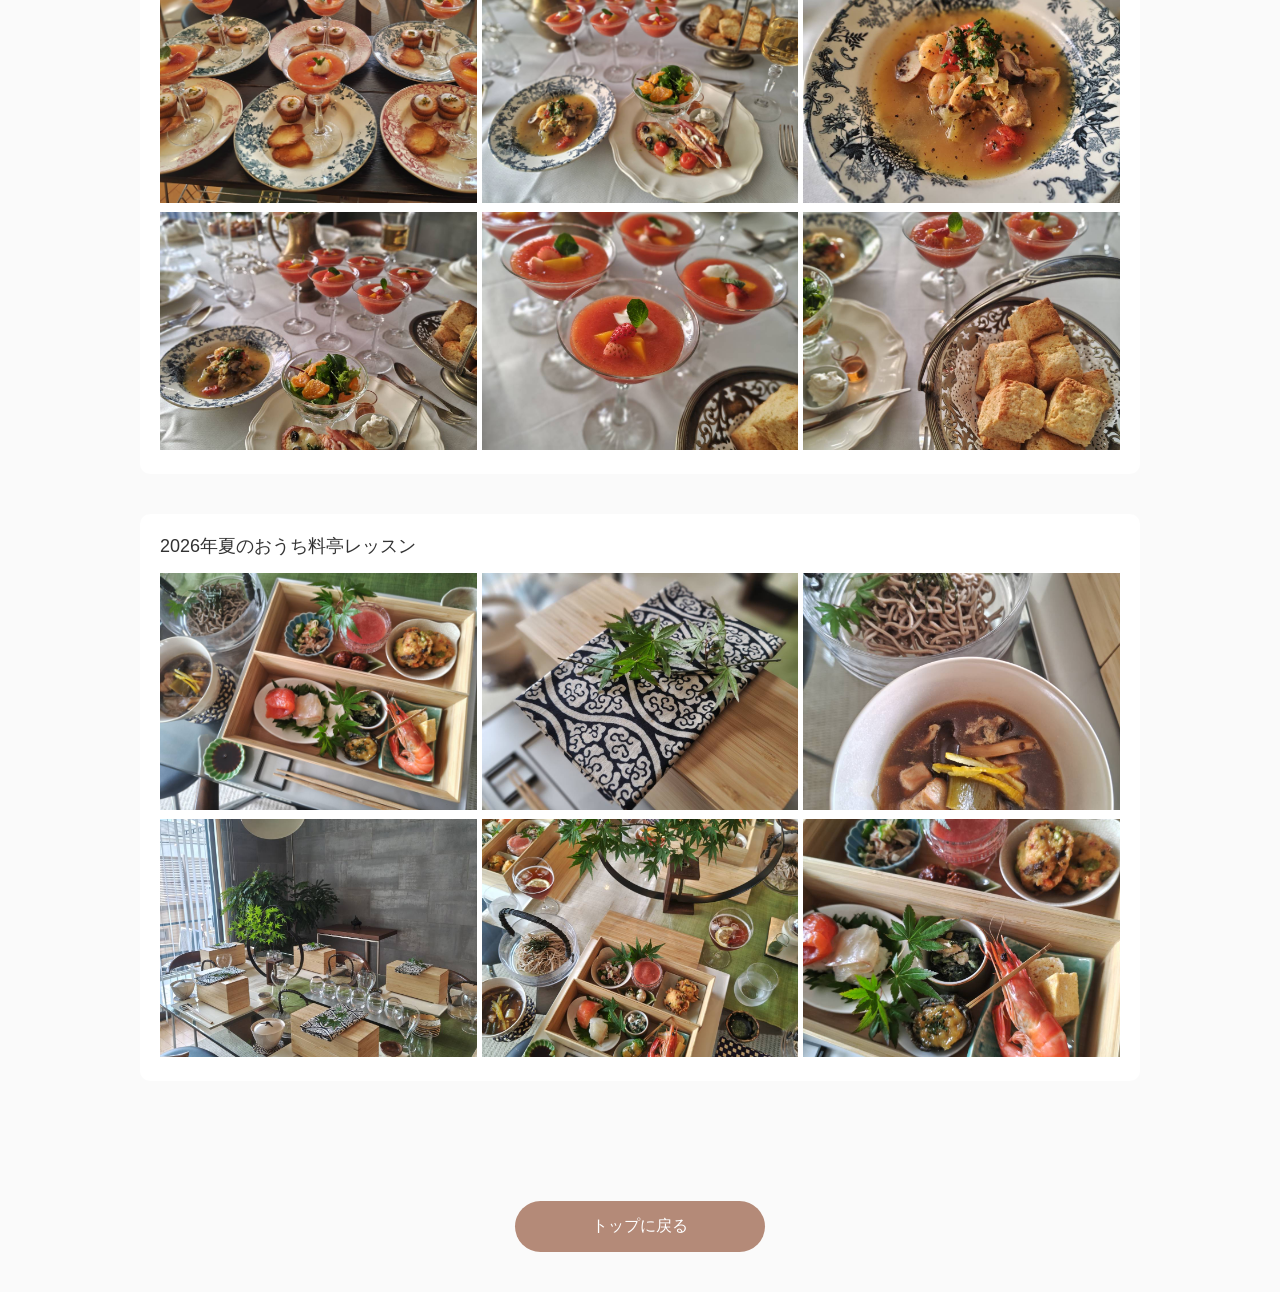
==== commit 83747562: "pic" ====
--- a/gallery.html
+++ b/gallery.html
@@ -264,6 +264,32 @@
     <a href="#l9-4"><img src="images/l9-4.jpg"></a>
     <a href="#l9-5"><img src="images/l9-5.jpg"></a>
     <a href="#l9-6"><img src="images/l9-6.jpg"></a>
+  </div>
+</div>
+
+<!-- ▼ 11 -->
+<div class="lesson-box">
+  <div class="lesson-title">2025年冬のクリスマスレッスン</div>
+  <div class="grid">
+    <a href="#l11-1"><img src="images/l11-1.jpg"></a>
+    <a href="#l11-2"><img src="images/l11-2.jpg"></a>
+    <a href="#l11-3"><img src="images/l11-3.jpg"></a>
+    <a href="#l11-4"><img src="images/l11-4.jpg"></a>
+    <a href="#l11-5"><img src="images/l11-5.jpg"></a>
+    <a href="#l11-6"><img src="images/l11-6.jpg"></a>
+  </div>
+</div>
+
+<!-- ▼ 12 -->
+<div class="lesson-box">
+  <div class="lesson-title">2026年春のアフタヌーンティーレッスン</div>
+  <div class="grid">
+    <a href="#l12-1"><img src="images/l12-1.jpg"></a>
+    <a href="#l12-2"><img src="images/l12-2.jpg"></a>
+    <a href="#l12-3"><img src="images/l12-3.jpg"></a>
+    <a href="#l12-4"><img src="images/l12-4.jpg"></a>
+    <a href="#l12-5"><img src="images/l12-5.jpg"></a>
+    <a href="#l12-6"><img src="images/l12-6.jpg"></a>
   </div>
 </div>
 
@@ -345,6 +371,18 @@
 <div id="l10-4" class="lightbox"><a href="#"><span class="close">&times;</span><img src="images/l10-4.jpg"></a></div>
 <div id="l10-5" class="lightbox"><a href="#"><span class="close">&times;</span><img src="images/l10-5.jpg"></a></div>
 <div id="l10-6" class="lightbox"><a href="#"><span class="close">&times;</span><img src="images/l10-6.jpg"></a></div>
+<div id="l11-1" class="lightbox"><a href="#"><span class="close">&times;</span><img src="images/l11-1.jpg"></a></div>
+<div id="l11-2" class="lightbox"><a href="#"><span class="close">&times;</span><img src="images/l11-2.jpg"></a></div>
+<div id="l11-3" class="lightbox"><a href="#"><span class="close">&times;</span><img src="images/l11-3.jpg"></a></div>
+<div id="l11-4" class="lightbox"><a href="#"><span class="close">&times;</span><img src="images/l11-4.jpg"></a></div>
+<div id="l11-5" class="lightbox"><a href="#"><span class="close">&times;</span><img src="images/l11-5.jpg"></a></div>
+<div id="l11-6" class="lightbox"><a href="#"><span class="close">&times;</span><img src="images/l11-6.jpg"></a></div>
+<div id="l12-1" class="lightbox"><a href="#"><span class="close">&times;</span><img src="images/l12-1.jpg"></a></div>
+<div id="l12-2" class="lightbox"><a href="#"><span class="close">&times;</span><img src="images/l12-2.jpg"></a></div>
+<div id="l12-3" class="lightbox"><a href="#"><span class="close">&times;</span><img src="images/l12-3.jpg"></a></div>
+<div id="l12-4" class="lightbox"><a href="#"><span class="close">&times;</span><img src="images/l12-4.jpg"></a></div>
+<div id="l12-5" class="lightbox"><a href="#"><span class="close">&times;</span><img src="images/l12-5.jpg"></a></div>
+<div id="l12-6" class="lightbox"><a href="#"><span class="close">&times;</span><img src="images/l12-6.jpg"></a></div>
 
 </body>
 </html>
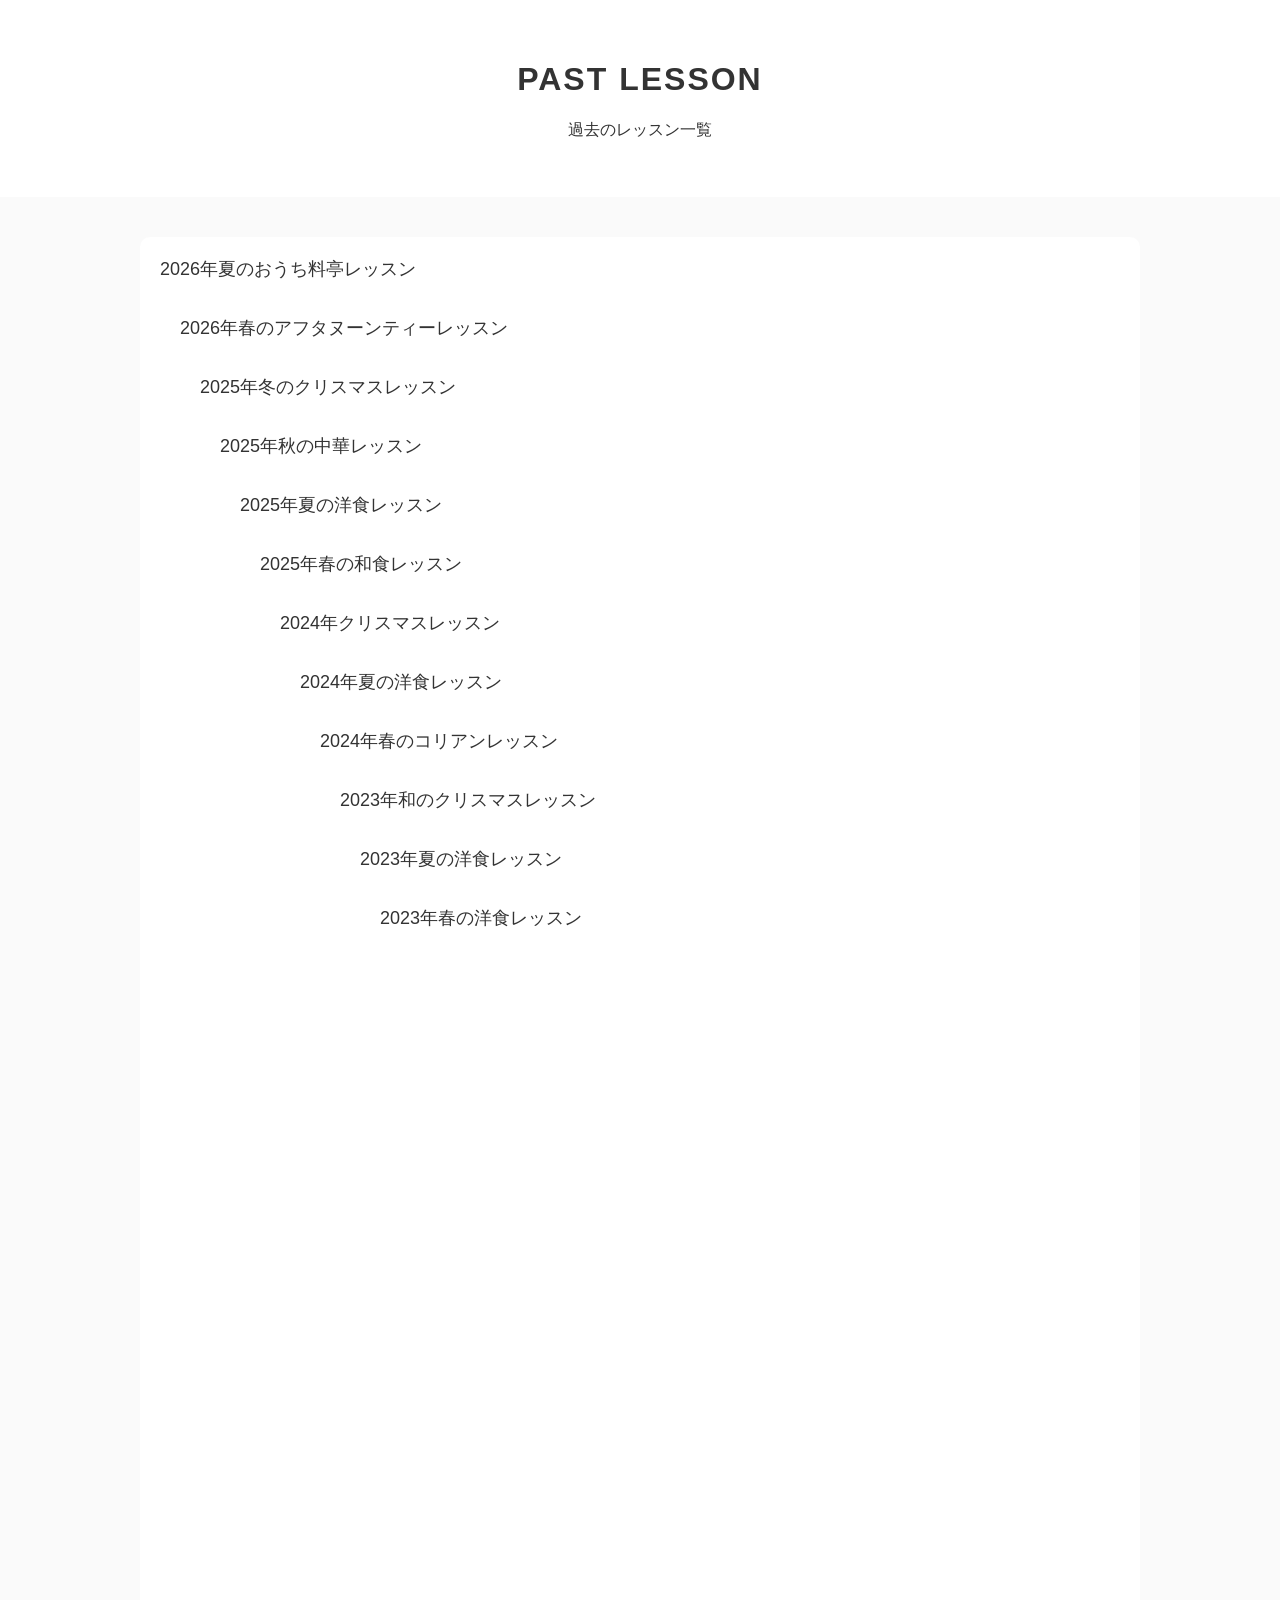
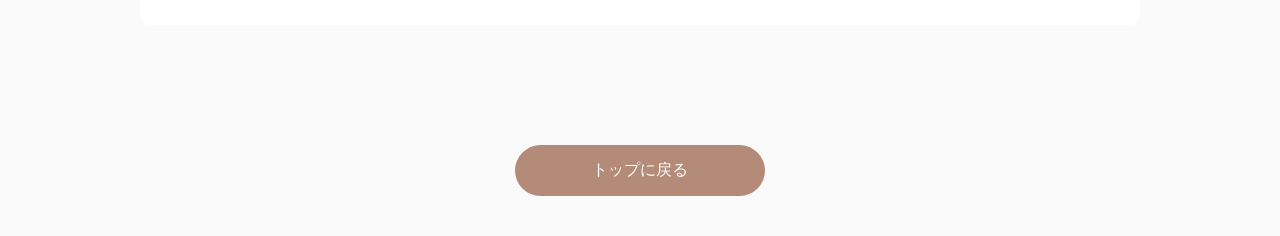
==== commit bc6c43b3: "a" ====
--- a/gallery.html
+++ b/gallery.html
@@ -149,163 +149,53 @@
 </header>
 
 <section>
+<!-- ▼ 10 -->
+<div class="lesson-box">
+  <div class="lesson-title">2026年夏のおうち料亭レッスン</div>
+
+<!-- ▼ 12 -->
+<div class="lesson-box">
+  <div class="lesson-title">2026年春のアフタヌーンティーレッスン</div>
+
+<!-- ▼ 11 -->
+<div class="lesson-box">
+  <div class="lesson-title">2025年冬のクリスマスレッスン</div>
+
+<!-- ▼ 9 -->
+<div class="lesson-box">
+  <div class="lesson-title">2025年秋の中華レッスン</div>
+
+<!-- ▼ 8 -->
+<div class="lesson-box">
+  <div class="lesson-title">2025年夏の洋食レッスン</div>
+
+<!-- ▼ 7 -->
+<div class="lesson-box">
+  <div class="lesson-title">2025年春の和食レッスン</div>
+
+<!-- ▼ 6 -->
+<div class="lesson-box">
+  <div class="lesson-title">2024年クリスマスレッスン</div>
+
+<!-- ▼ 5 -->
+<div class="lesson-box">
+  <div class="lesson-title">2024年夏の洋食レッスン</div>
+
+<!-- ▼ 4 -->
+<div class="lesson-box">
+  <div class="lesson-title">2024年春のコリアンレッスン</div>
+
+<!-- ▼ 3 -->
+<div class="lesson-box">
+  <div class="lesson-title">2023年和のクリスマスレッスン</div>
+
+<!-- ▼ 2 -->
+<div class="lesson-box">
+  <div class="lesson-title">2023年夏の洋食レッスン</div>
 
 <!-- ▼ 1 -->
 <div class="lesson-box">
   <div class="lesson-title">2023年春の洋食レッスン</div>
-  <div class="grid">
-    <a href="#l1-1"><img src="images/l1-1.jpg"></a>
-    <a href="#l1-2"><img src="images/l1-2.jpg"></a>
-    <a href="#l1-3"><img src="images/l1-3.jpg"></a>
-    <a href="#l1-4"><img src="images/l1-4.jpg"></a>
-    <a href="#l1-5"><img src="images/l1-5.jpg"></a>
-    <a href="#l1-6"><img src="images/l1-6.jpg"></a>
-  </div>
-</div>
-
-<!-- ▼ 2 -->
-<div class="lesson-box">
-  <div class="lesson-title">2023年夏の洋食レッスン</div>
-  <div class="grid">
-    <a href="#l2-1"><img src="images/l2-1.jpg"></a>
-    <a href="#l2-2"><img src="images/l2-2.jpg"></a>
-    <a href="#l2-3"><img src="images/l2-3.jpg"></a>
-    <a href="#l2-4"><img src="images/l2-4.jpg"></a>
-    <a href="#l2-5"><img src="images/l2-5.jpg"></a>
-    <a href="#l2-6"><img src="images/l2-6.jpg"></a>
-  </div>
-</div>
-
-<!-- ▼ 3 -->
-<div class="lesson-box">
-  <div class="lesson-title">2023年和のクリスマスレッスン</div>
-  <div class="grid">
-    <a href="#l3-1"><img src="images/l3-1.jpg"></a>
-    <a href="#l3-2"><img src="images/l3-2.jpg"></a>
-    <a href="#l3-3"><img src="images/l3-3.jpg"></a>
-    <a href="#l3-4"><img src="images/l3-4.jpg"></a>
-    <a href="#l3-5"><img src="images/l3-5.jpg"></a>
-    <a href="#l3-6"><img src="images/l3-6.jpg"></a>
-  </div>
-</div>
-
-<!-- ▼ 4 -->
-<div class="lesson-box">
-  <div class="lesson-title">2024年春のコリアンレッスン</div>
-  <div class="grid">
-    <a href="#l4-1"><img src="images/l4-1.jpg"></a>
-    <a href="#l4-2"><img src="images/l4-2.jpg"></a>
-    <a href="#l4-3"><img src="images/l4-3.jpg"></a>
-    <a href="#l4-4"><img src="images/l4-4.jpg"></a>
-    <a href="#l4-5"><img src="images/l4-5.jpg"></a>
-    <a href="#l4-6"><img src="images/l4-6.jpg"></a>
-  </div>
-</div>
-
-<!-- ▼ 5 -->
-<div class="lesson-box">
-  <div class="lesson-title">2024年夏の洋食レッスン</div>
-  <div class="grid">
-    <a href="#l5-1"><img src="images/l5-1.jpg"></a>
-    <a href="#l5-2"><img src="images/l5-2.jpg"></a>
-    <a href="#l5-3"><img src="images/l5-3.jpg"></a>
-    <a href="#l5-4"><img src="images/l5-4.jpg"></a>
-    <a href="#l5-5"><img src="images/l5-5.jpg"></a>
-    <a href="#l5-6"><img src="images/l5-6.jpg"></a>
-  </div>
-</div>
-
-<!-- ▼ 6 -->
-<div class="lesson-box">
-  <div class="lesson-title">2024年クリスマスレッスン</div>
-  <div class="grid">
-    <a href="#l6-1"><img src="images/l6-1.jpg"></a>
-    <a href="#l6-2"><img src="images/l6-2.jpg"></a>
-    <a href="#l6-3"><img src="images/l6-3.jpg"></a>
-    <a href="#l6-4"><img src="images/l6-4.jpg"></a>
-    <a href="#l6-5"><img src="images/l6-5.jpg"></a>
-    <a href="#l6-6"><img src="images/l6-6.jpg"></a>
-  </div>
-</div>
-
-<!-- ▼ 7 -->
-<div class="lesson-box">
-  <div class="lesson-title">2025年春の和食レッスン</div>
-  <div class="grid">
-    <a href="#l7-1"><img src="images/l7-1.jpg"></a>
-    <a href="#l7-2"><img src="images/l7-2.jpg"></a>
-    <a href="#l7-3"><img src="images/l7-3.jpg"></a>
-    <a href="#l7-4"><img src="images/l7-4.jpg"></a>
-    <a href="#l7-5"><img src="images/l7-5.jpg"></a>
-    <a href="#l7-6"><img src="images/l7-6.jpg"></a>
-  </div>
-</div>
-
-<!-- ▼ 8 -->
-<div class="lesson-box">
-  <div class="lesson-title">2025年夏の洋食レッスン</div>
-  <div class="grid">
-    <a href="#l8-1"><img src="images/l8-1.jpg"></a>
-    <a href="#l8-2"><img src="images/l8-2.jpg"></a>
-    <a href="#l8-3"><img src="images/l8-3.jpg"></a>
-    <a href="#l8-4"><img src="images/l8-4.jpg"></a>
-    <a href="#l8-5"><img src="images/l8-5.jpg"></a>
-    <a href="#l8-6"><img src="images/l8-6.jpg"></a>
-  </div>
-</div>
-
-<!-- ▼ 9 -->
-<div class="lesson-box">
-  <div class="lesson-title">2025年秋の中華レッスン</div>
-  <div class="grid">
-    <a href="#l9-1"><img src="images/l9-1.jpg"></a>
-    <a href="#l9-2"><img src="images/l9-2.jpg"></a>
-    <a href="#l9-3"><img src="images/l9-3.jpg"></a>
-    <a href="#l9-4"><img src="images/l9-4.jpg"></a>
-    <a href="#l9-5"><img src="images/l9-5.jpg"></a>
-    <a href="#l9-6"><img src="images/l9-6.jpg"></a>
-  </div>
-</div>
-
-<!-- ▼ 11 -->
-<div class="lesson-box">
-  <div class="lesson-title">2025年冬のクリスマスレッスン</div>
-  <div class="grid">
-    <a href="#l11-1"><img src="images/l11-1.jpg"></a>
-    <a href="#l11-2"><img src="images/l11-2.jpg"></a>
-    <a href="#l11-3"><img src="images/l11-3.jpg"></a>
-    <a href="#l11-4"><img src="images/l11-4.jpg"></a>
-    <a href="#l11-5"><img src="images/l11-5.jpg"></a>
-    <a href="#l11-6"><img src="images/l11-6.jpg"></a>
-  </div>
-</div>
-
-<!-- ▼ 12 -->
-<div class="lesson-box">
-  <div class="lesson-title">2026年春のアフタヌーンティーレッスン</div>
-  <div class="grid">
-    <a href="#l12-1"><img src="images/l12-1.jpg"></a>
-    <a href="#l12-2"><img src="images/l12-2.jpg"></a>
-    <a href="#l12-3"><img src="images/l12-3.jpg"></a>
-    <a href="#l12-4"><img src="images/l12-4.jpg"></a>
-    <a href="#l12-5"><img src="images/l12-5.jpg"></a>
-    <a href="#l12-6"><img src="images/l12-6.jpg"></a>
-  </div>
-</div>
-
-<!-- ▼ 10 -->
-<div class="lesson-box">
-  <div class="lesson-title">2026年夏のおうち料亭レッスン</div>
-  <div class="grid">
-    <a href="#l10-1"><img src="images/l10-1.jpg"></a>
-    <a href="#l10-2"><img src="images/l10-2.jpg"></a>
-    <a href="#l10-3"><img src="images/l10-3.jpg"></a>
-    <a href="#l10-4"><img src="images/l10-4.jpg"></a>
-    <a href="#l10-5"><img src="images/l10-5.jpg"></a>
-    <a href="#l10-6"><img src="images/l10-6.jpg"></a>
-  </div>
-</div>
-
 </section>
 
 <a href="index.html" class="back-btn">トップに戻る</a>
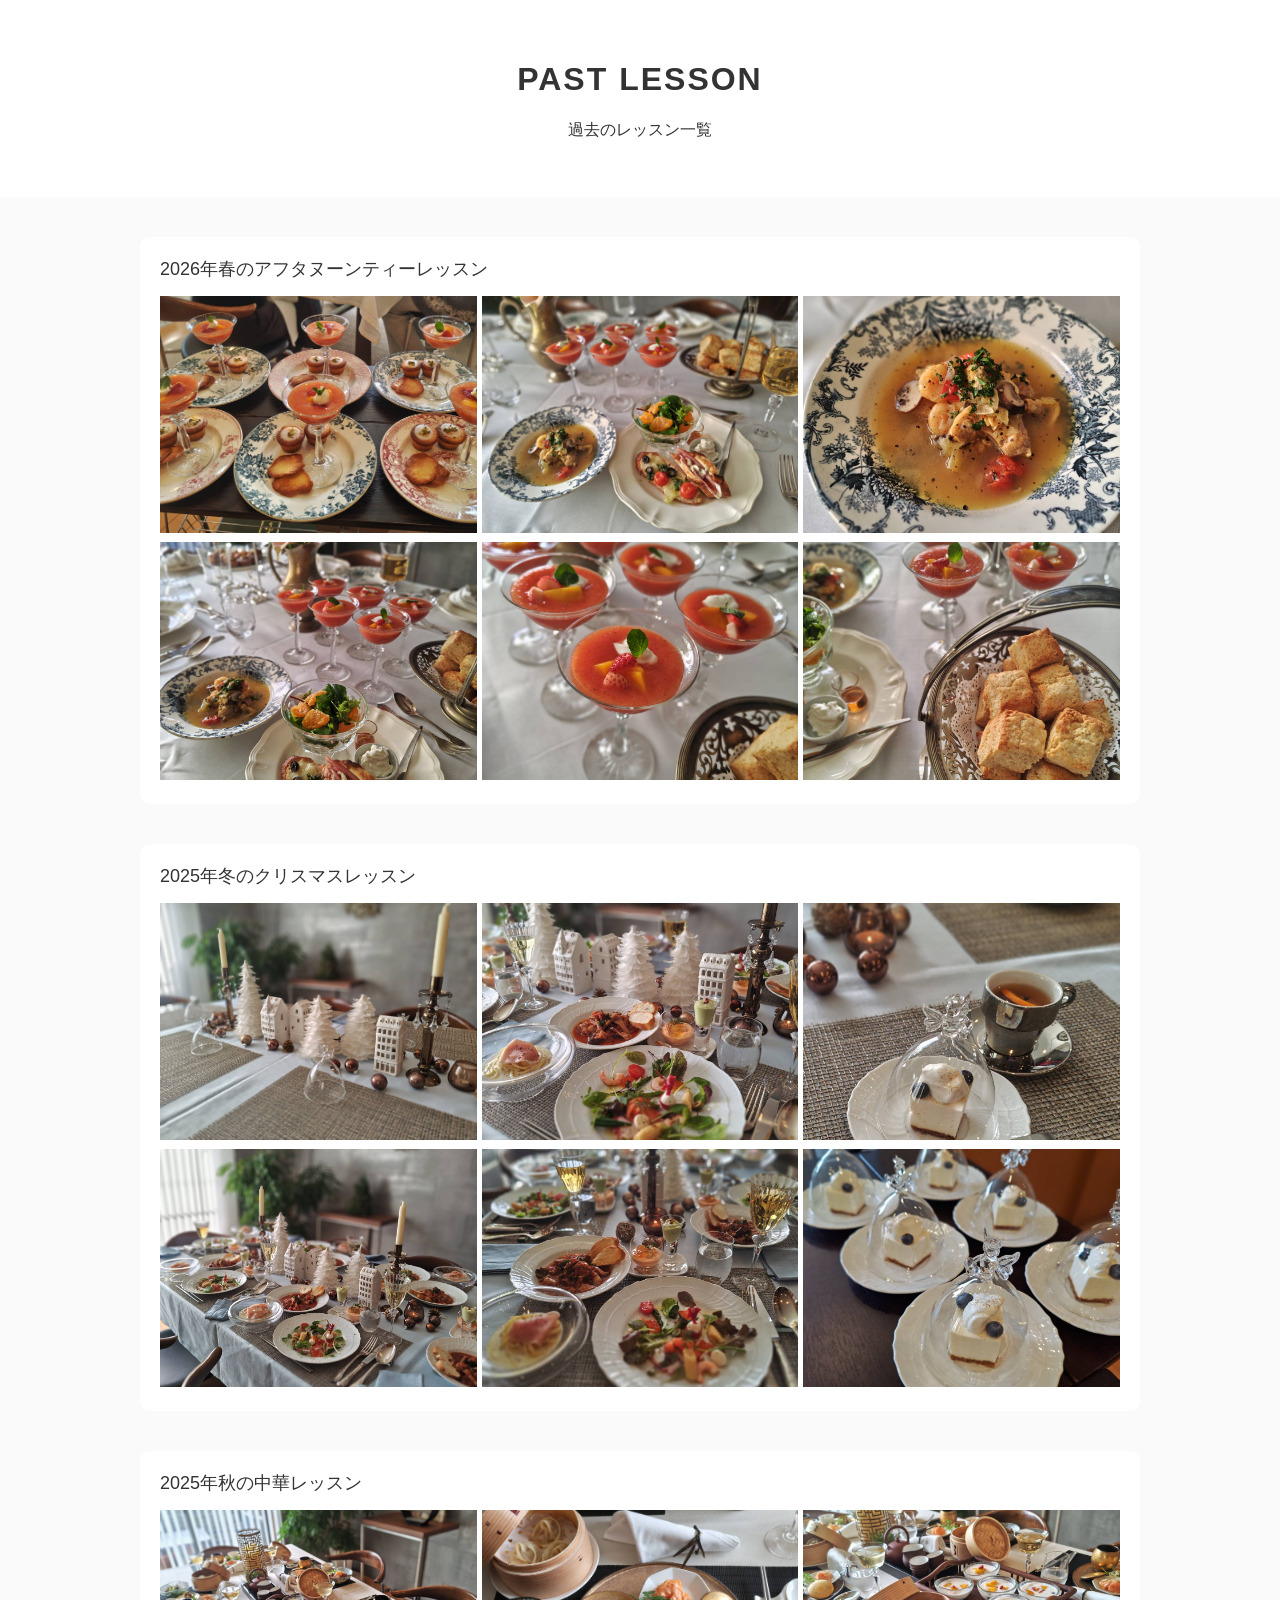
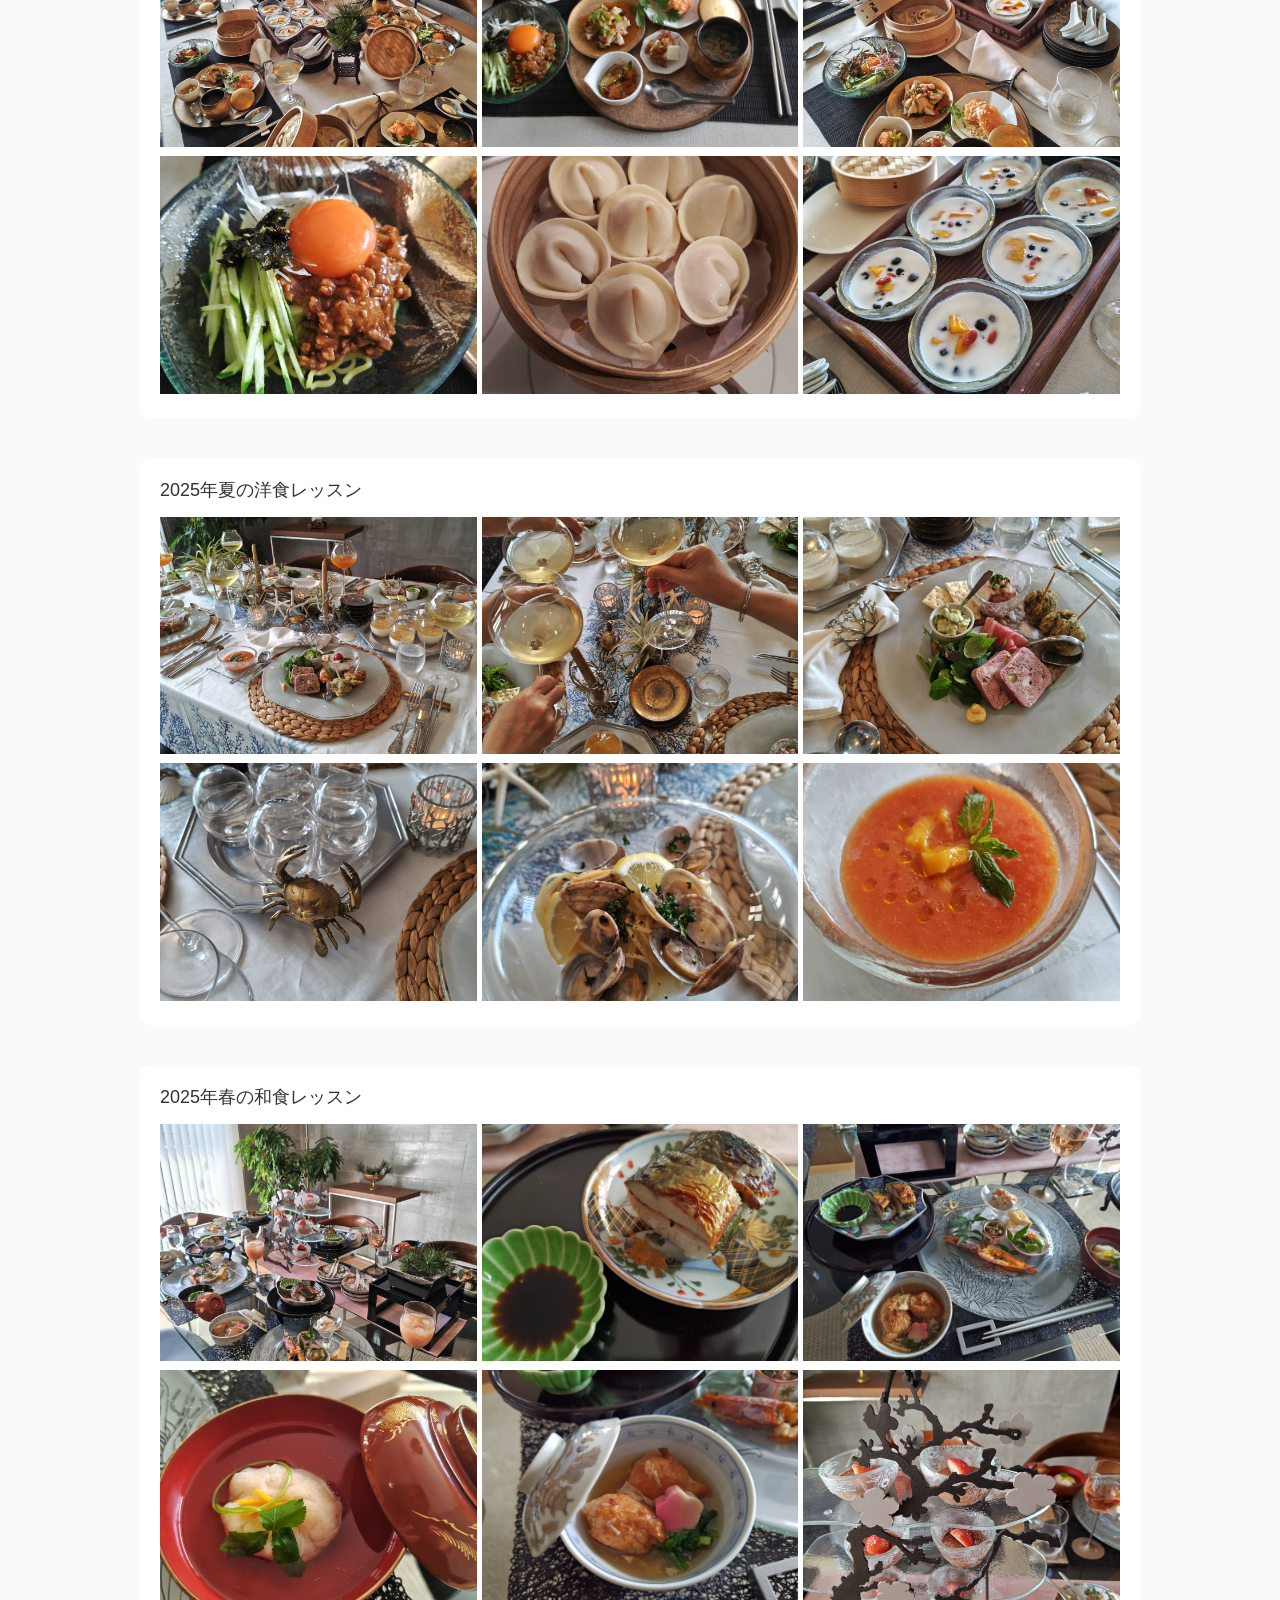
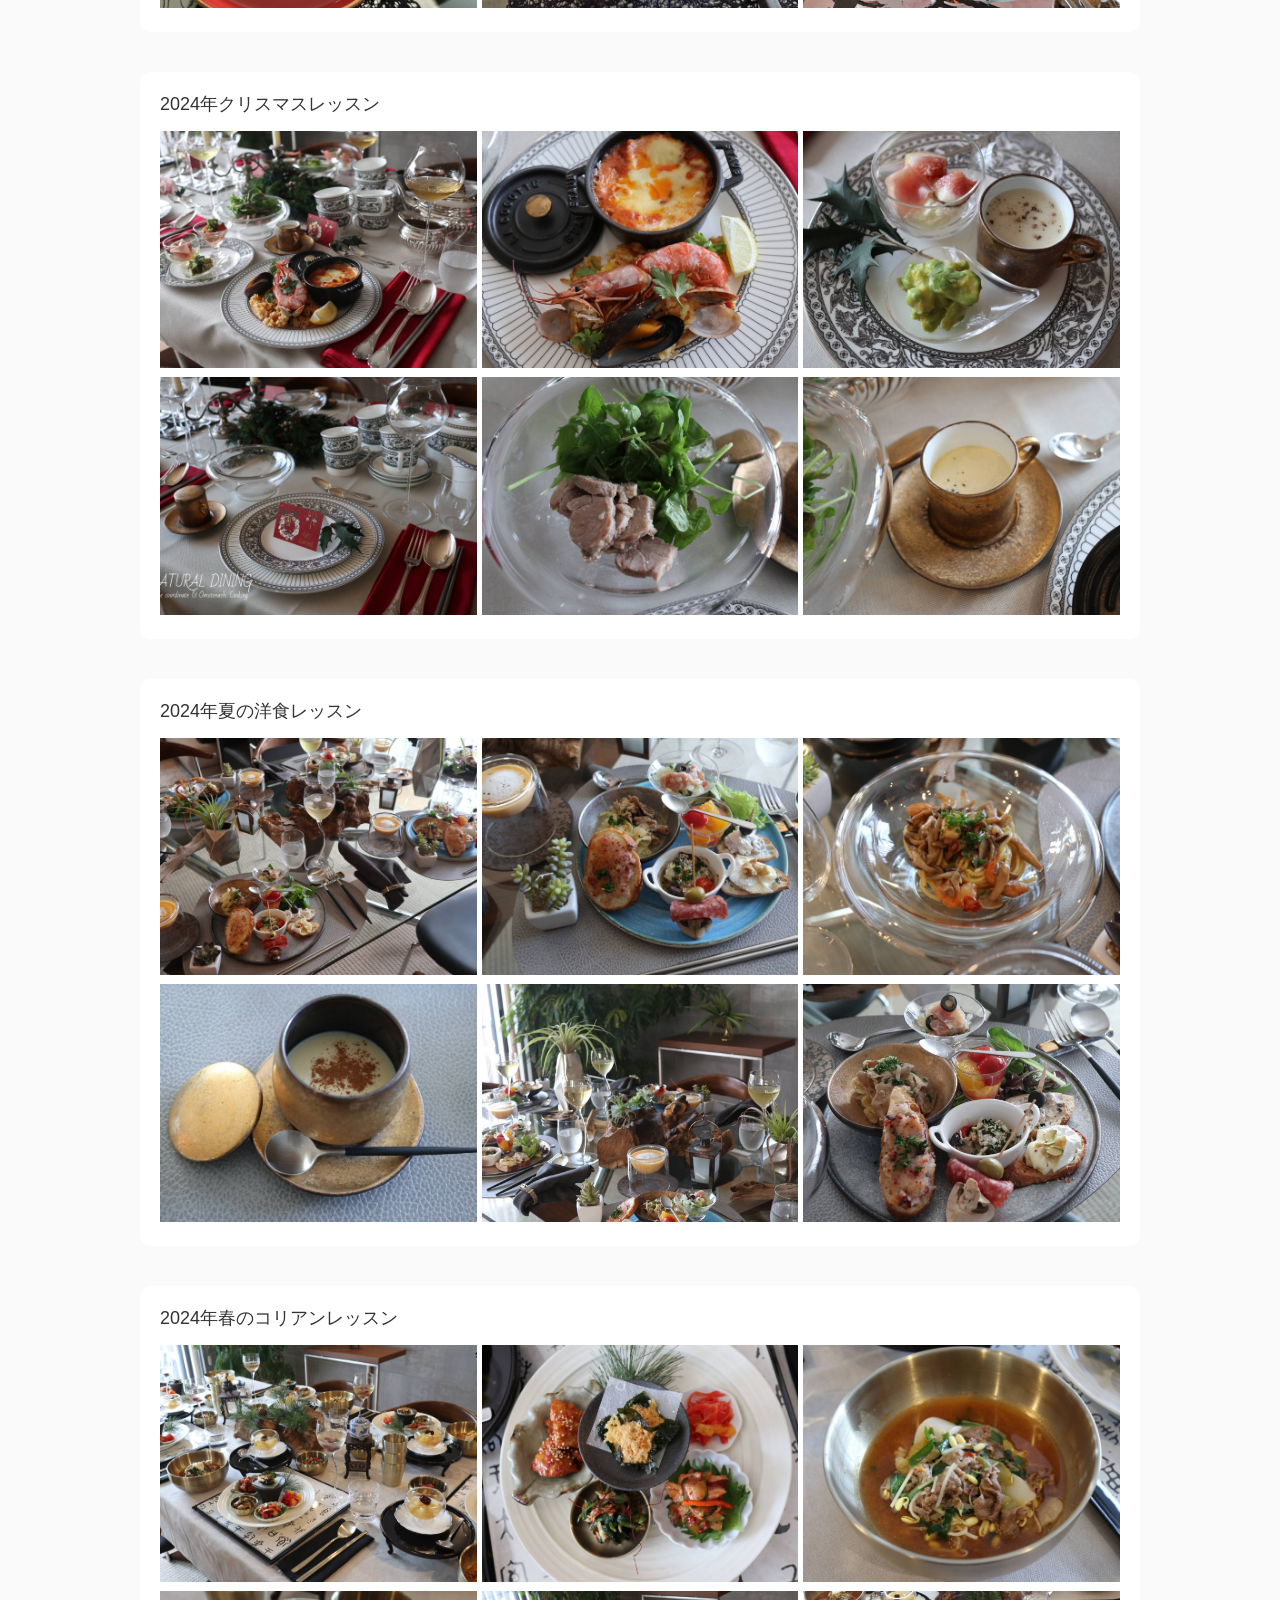
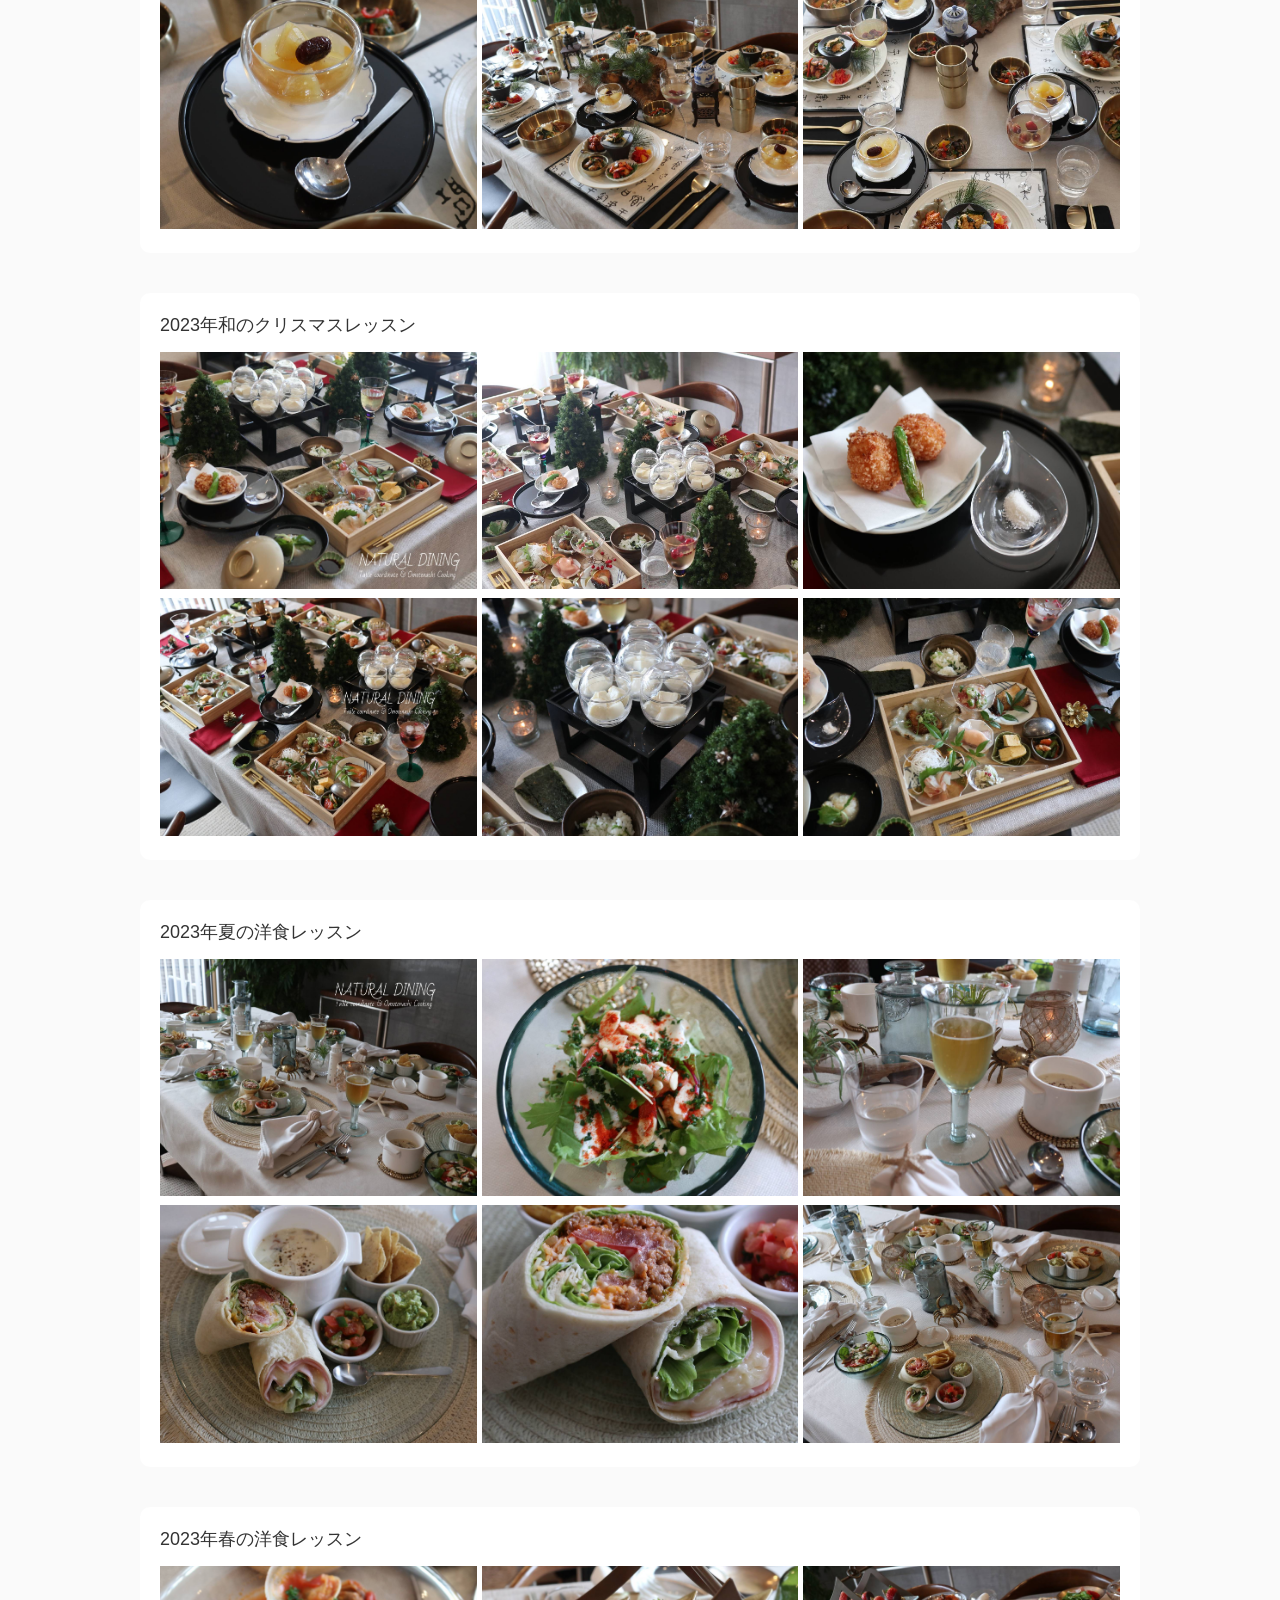
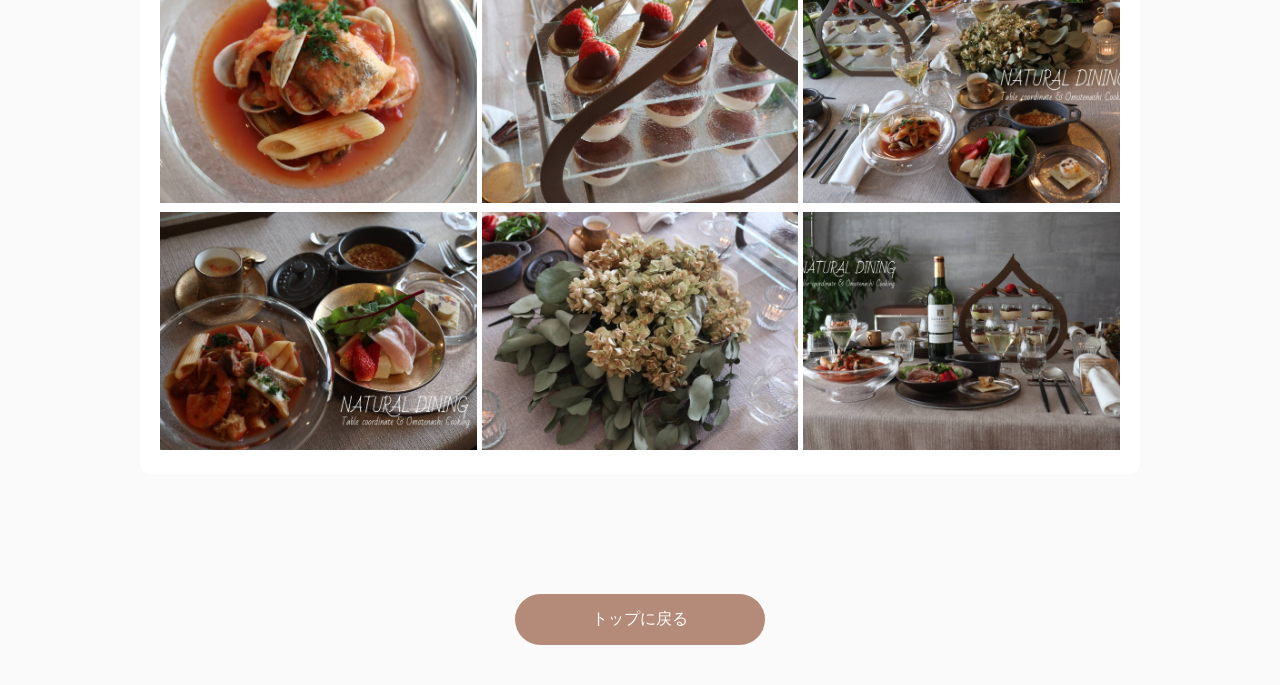
==== commit 38d15018: "a" ====
--- a/gallery.html
+++ b/gallery.html
@@ -149,53 +149,150 @@
 </header>
 
 <section>
+
+<!-- ▼ 2 -->
+<div class="lesson-box">
+  <div class="lesson-title">2026年春のアフタヌーンティーレッスン</div>
+  <div class="grid">
+    <a href="#l12-1"><img src="images/l12-1.jpg"></a>
+    <a href="#l12-2"><img src="images/l12-2.jpg"></a>
+    <a href="#l12-3"><img src="images/l12-3.jpg"></a>
+    <a href="#l12-4"><img src="images/l12-4.jpg"></a>
+    <a href="#l12-5"><img src="images/l12-5.jpg"></a>
+    <a href="#l12-6"><img src="images/l12-6.jpg"></a>
+  </div>
+</div>
+
+<!-- ▼ 3 -->
+<div class="lesson-box">
+  <div class="lesson-title">2025年冬のクリスマスレッスン</div>
+  <div class="grid">
+    <a href="#l11-1"><img src="images/l11-1.jpg"></a>
+    <a href="#l11-2"><img src="images/l11-2.jpg"></a>
+    <a href="#l11-3"><img src="images/l11-3.jpg"></a>
+    <a href="#l11-4"><img src="images/l11-4.jpg"></a>
+    <a href="#l11-5"><img src="images/l11-5.jpg"></a>
+    <a href="#l11-6"><img src="images/l11-6.jpg"></a>
+  </div>
+</div>
+
+<!-- ▼ 4 -->
+<div class="lesson-box">
+  <div class="lesson-title">2025年秋の中華レッスン</div>
+  <div class="grid">
+    <a href="#l9-1"><img src="images/l9-1.jpg"></a>
+    <a href="#l9-2"><img src="images/l9-2.jpg"></a>
+    <a href="#l9-3"><img src="images/l9-3.jpg"></a>
+    <a href="#l9-4"><img src="images/l9-4.jpg"></a>
+    <a href="#l9-5"><img src="images/l9-5.jpg"></a>
+    <a href="#l9-6"><img src="images/l9-6.jpg"></a>
+  </div>
+</div>
+
+<!-- ▼ 5 -->
+<div class="lesson-box">
+  <div class="lesson-title">2025年夏の洋食レッスン</div>
+  <div class="grid">
+    <a href="#l8-1"><img src="images/l8-1.jpg"></a>
+    <a href="#l8-2"><img src="images/l8-2.jpg"></a>
+    <a href="#l8-3"><img src="images/l8-3.jpg"></a>
+    <a href="#l8-4"><img src="images/l8-4.jpg"></a>
+    <a href="#l8-5"><img src="images/l8-5.jpg"></a>
+    <a href="#l8-6"><img src="images/l8-6.jpg"></a>
+  </div>
+</div>
+
+<!-- ▼ 6 -->
+<div class="lesson-box">
+  <div class="lesson-title">2025年春の和食レッスン</div>
+  <div class="grid">
+    <a href="#l7-1"><img src="images/l7-1.jpg"></a>
+    <a href="#l7-2"><img src="images/l7-2.jpg"></a>
+    <a href="#l7-3"><img src="images/l7-3.jpg"></a>
+    <a href="#l7-4"><img src="images/l7-4.jpg"></a>
+    <a href="#l7-5"><img src="images/l7-5.jpg"></a>
+    <a href="#l7-6"><img src="images/l7-6.jpg"></a>
+  </div>
+</div>
+
+<!-- ▼ 7 -->
+<div class="lesson-box">
+  <div class="lesson-title">2024年クリスマスレッスン</div>
+  <div class="grid">
+    <a href="#l6-1"><img src="images/l6-1.jpg"></a>
+    <a href="#l6-2"><img src="images/l6-2.jpg"></a>
+    <a href="#l6-3"><img src="images/l6-3.jpg"></a>
+    <a href="#l6-4"><img src="images/l6-4.jpg"></a>
+    <a href="#l6-5"><img src="images/l6-5.jpg"></a>
+    <a href="#l6-6"><img src="images/l6-6.jpg"></a>
+  </div>
+</div>
+
+<!-- ▼ 8 -->
+<div class="lesson-box">
+  <div class="lesson-title">2024年夏の洋食レッスン</div>
+  <div class="grid">
+    <a href="#l5-1"><img src="images/l5-1.jpg"></a>
+    <a href="#l5-2"><img src="images/l5-2.jpg"></a>
+    <a href="#l5-3"><img src="images/l5-3.jpg"></a>
+    <a href="#l5-4"><img src="images/l5-4.jpg"></a>
+    <a href="#l5-5"><img src="images/l5-5.jpg"></a>
+    <a href="#l5-6"><img src="images/l5-6.jpg"></a>
+  </div>
+</div>
+
+<!-- ▼ 9 -->
+<div class="lesson-box">
+  <div class="lesson-title">2024年春のコリアンレッスン</div>
+  <div class="grid">
+    <a href="#l4-1"><img src="images/l4-1.jpg"></a>
+    <a href="#l4-2"><img src="images/l4-2.jpg"></a>
+    <a href="#l4-3"><img src="images/l4-3.jpg"></a>
+    <a href="#l4-4"><img src="images/l4-4.jpg"></a>
+    <a href="#l4-5"><img src="images/l4-5.jpg"></a>
+    <a href="#l4-6"><img src="images/l4-6.jpg"></a>
+  </div>
+</div>
+
 <!-- ▼ 10 -->
 <div class="lesson-box">
-  <div class="lesson-title">2026年夏のおうち料亭レッスン</div>
+  <div class="lesson-title">2023年和のクリスマスレッスン</div>
+  <div class="grid">
+    <a href="#l3-1"><img src="images/l3-1.jpg"></a>
+    <a href="#l3-2"><img src="images/l3-2.jpg"></a>
+    <a href="#l3-3"><img src="images/l3-3.jpg"></a>
+    <a href="#l3-4"><img src="images/l3-4.jpg"></a>
+    <a href="#l3-5"><img src="images/l3-5.jpg"></a>
+    <a href="#l3-6"><img src="images/l3-6.jpg"></a>
+  </div>
+</div>
+
+<!-- ▼ 11 -->
+<div class="lesson-box">
+  <div class="lesson-title">2023年夏の洋食レッスン</div>
+  <div class="grid">
+    <a href="#l2-1"><img src="images/l2-1.jpg"></a>
+    <a href="#l2-2"><img src="images/l2-2.jpg"></a>
+    <a href="#l2-3"><img src="images/l2-3.jpg"></a>
+    <a href="#l2-4"><img src="images/l2-4.jpg"></a>
+    <a href="#l2-5"><img src="images/l2-5.jpg"></a>
+    <a href="#l2-6"><img src="images/l2-6.jpg"></a>
+  </div>
+</div>
 
 <!-- ▼ 12 -->
 <div class="lesson-box">
-  <div class="lesson-title">2026年春のアフタヌーンティーレッスン</div>
-
-<!-- ▼ 11 -->
-<div class="lesson-box">
-  <div class="lesson-title">2025年冬のクリスマスレッスン</div>
-
-<!-- ▼ 9 -->
-<div class="lesson-box">
-  <div class="lesson-title">2025年秋の中華レッスン</div>
-
-<!-- ▼ 8 -->
-<div class="lesson-box">
-  <div class="lesson-title">2025年夏の洋食レッスン</div>
-
-<!-- ▼ 7 -->
-<div class="lesson-box">
-  <div class="lesson-title">2025年春の和食レッスン</div>
-
-<!-- ▼ 6 -->
-<div class="lesson-box">
-  <div class="lesson-title">2024年クリスマスレッスン</div>
-
-<!-- ▼ 5 -->
-<div class="lesson-box">
-  <div class="lesson-title">2024年夏の洋食レッスン</div>
-
-<!-- ▼ 4 -->
-<div class="lesson-box">
-  <div class="lesson-title">2024年春のコリアンレッスン</div>
-
-<!-- ▼ 3 -->
-<div class="lesson-box">
-  <div class="lesson-title">2023年和のクリスマスレッスン</div>
-
-<!-- ▼ 2 -->
-<div class="lesson-box">
-  <div class="lesson-title">2023年夏の洋食レッスン</div>
-
-<!-- ▼ 1 -->
-<div class="lesson-box">
   <div class="lesson-title">2023年春の洋食レッスン</div>
+  <div class="grid">
+    <a href="#l1-1"><img src="images/l1-1.jpg"></a>
+    <a href="#l1-2"><img src="images/l1-2.jpg"></a>
+    <a href="#l1-3"><img src="images/l1-3.jpg"></a>
+    <a href="#l1-4"><img src="images/l1-4.jpg"></a>
+    <a href="#l1-5"><img src="images/l1-5.jpg"></a>
+    <a href="#l1-6"><img src="images/l1-6.jpg"></a>
+  </div>
+</div>
+
 </section>
 
 <a href="index.html" class="back-btn">トップに戻る</a>
@@ -255,12 +352,6 @@
 <div id="l9-4" class="lightbox"><a href="#"><span class="close">&times;</span><img src="images/l9-4.jpg"></a></div>
 <div id="l9-5" class="lightbox"><a href="#"><span class="close">&times;</span><img src="images/l9-5.jpg"></a></div>
 <div id="l9-6" class="lightbox"><a href="#"><span class="close">&times;</span><img src="images/l9-6.jpg"></a></div>
-<div id="l10-1" class="lightbox"><a href="#"><span class="close">&times;</span><img src="images/l10-1.jpg"></a></div>
-<div id="l10-2" class="lightbox"><a href="#"><span class="close">&times;</span><img src="images/l10-2.jpg"></a></div>
-<div id="l10-3" class="lightbox"><a href="#"><span class="close">&times;</span><img src="images/l10-3.jpg"></a></div>
-<div id="l10-4" class="lightbox"><a href="#"><span class="close">&times;</span><img src="images/l10-4.jpg"></a></div>
-<div id="l10-5" class="lightbox"><a href="#"><span class="close">&times;</span><img src="images/l10-5.jpg"></a></div>
-<div id="l10-6" class="lightbox"><a href="#"><span class="close">&times;</span><img src="images/l10-6.jpg"></a></div>
 <div id="l11-1" class="lightbox"><a href="#"><span class="close">&times;</span><img src="images/l11-1.jpg"></a></div>
 <div id="l11-2" class="lightbox"><a href="#"><span class="close">&times;</span><img src="images/l11-2.jpg"></a></div>
 <div id="l11-3" class="lightbox"><a href="#"><span class="close">&times;</span><img src="images/l11-3.jpg"></a></div>
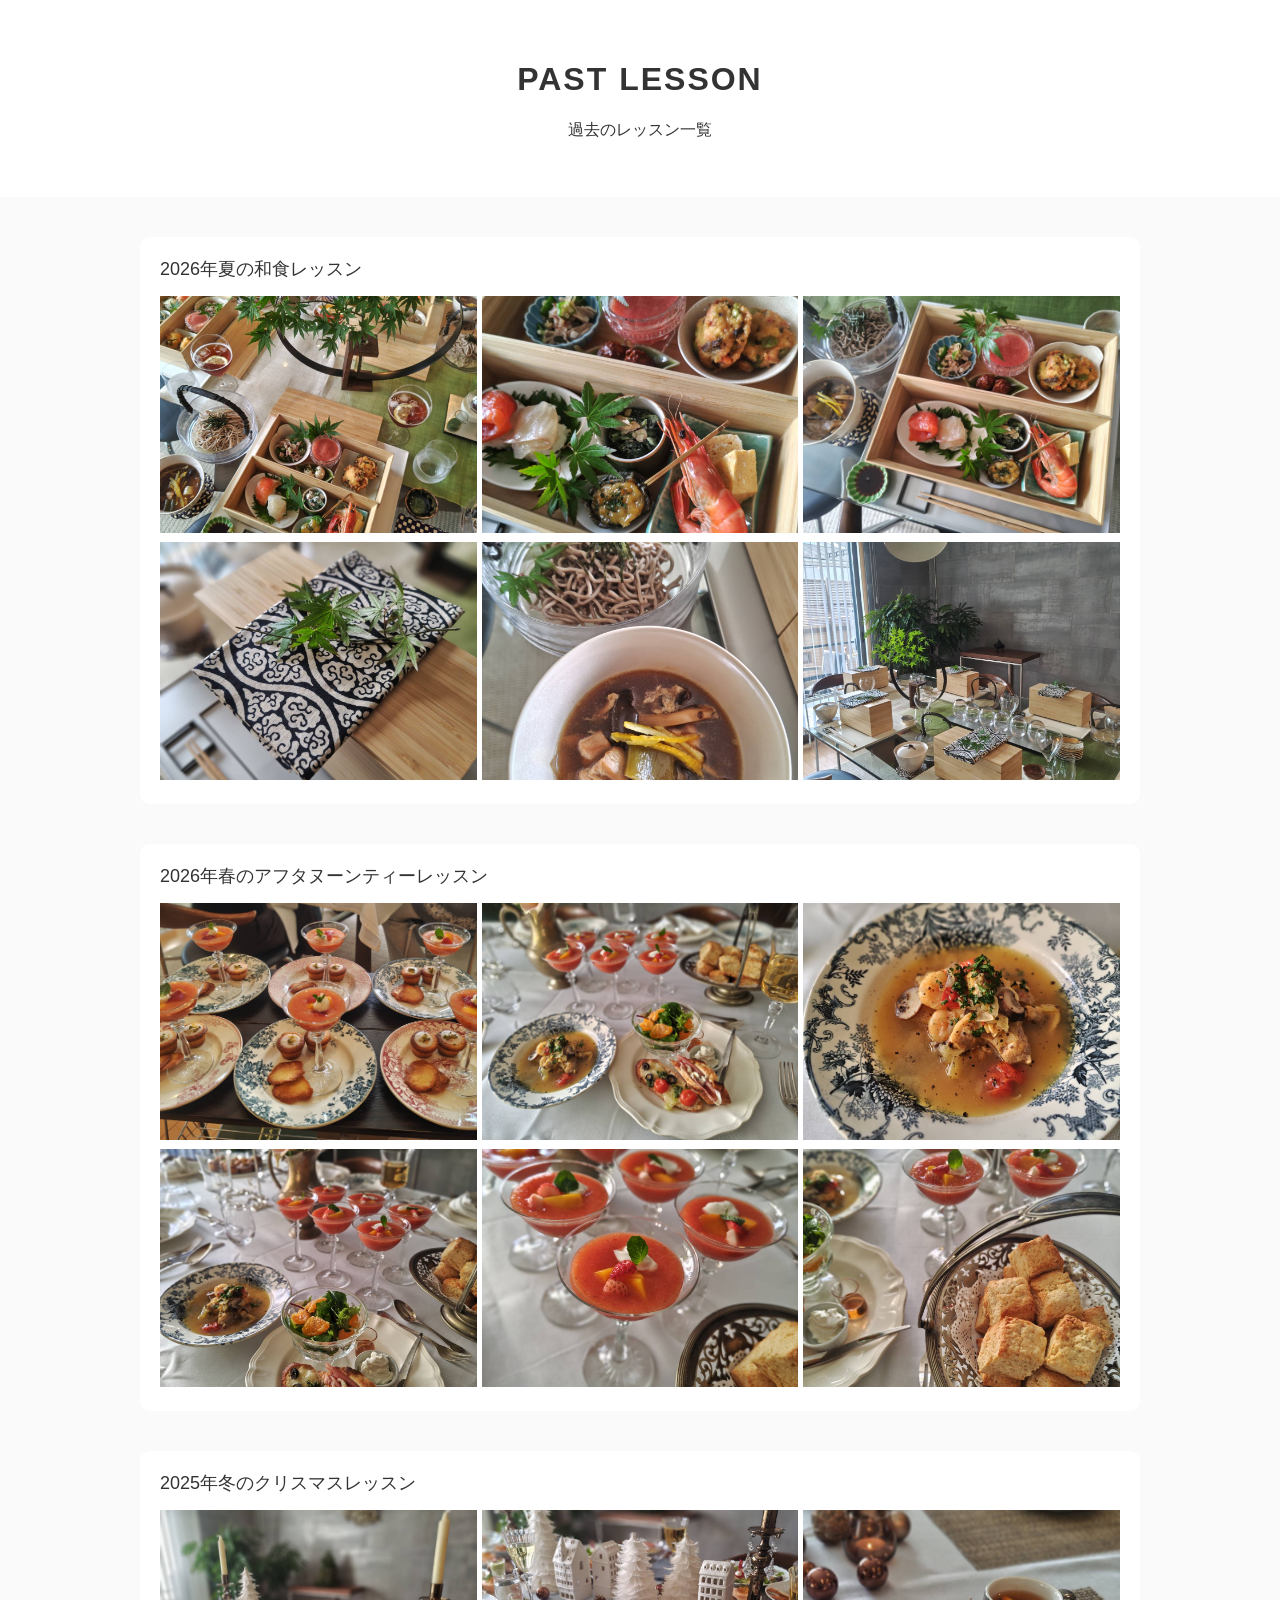
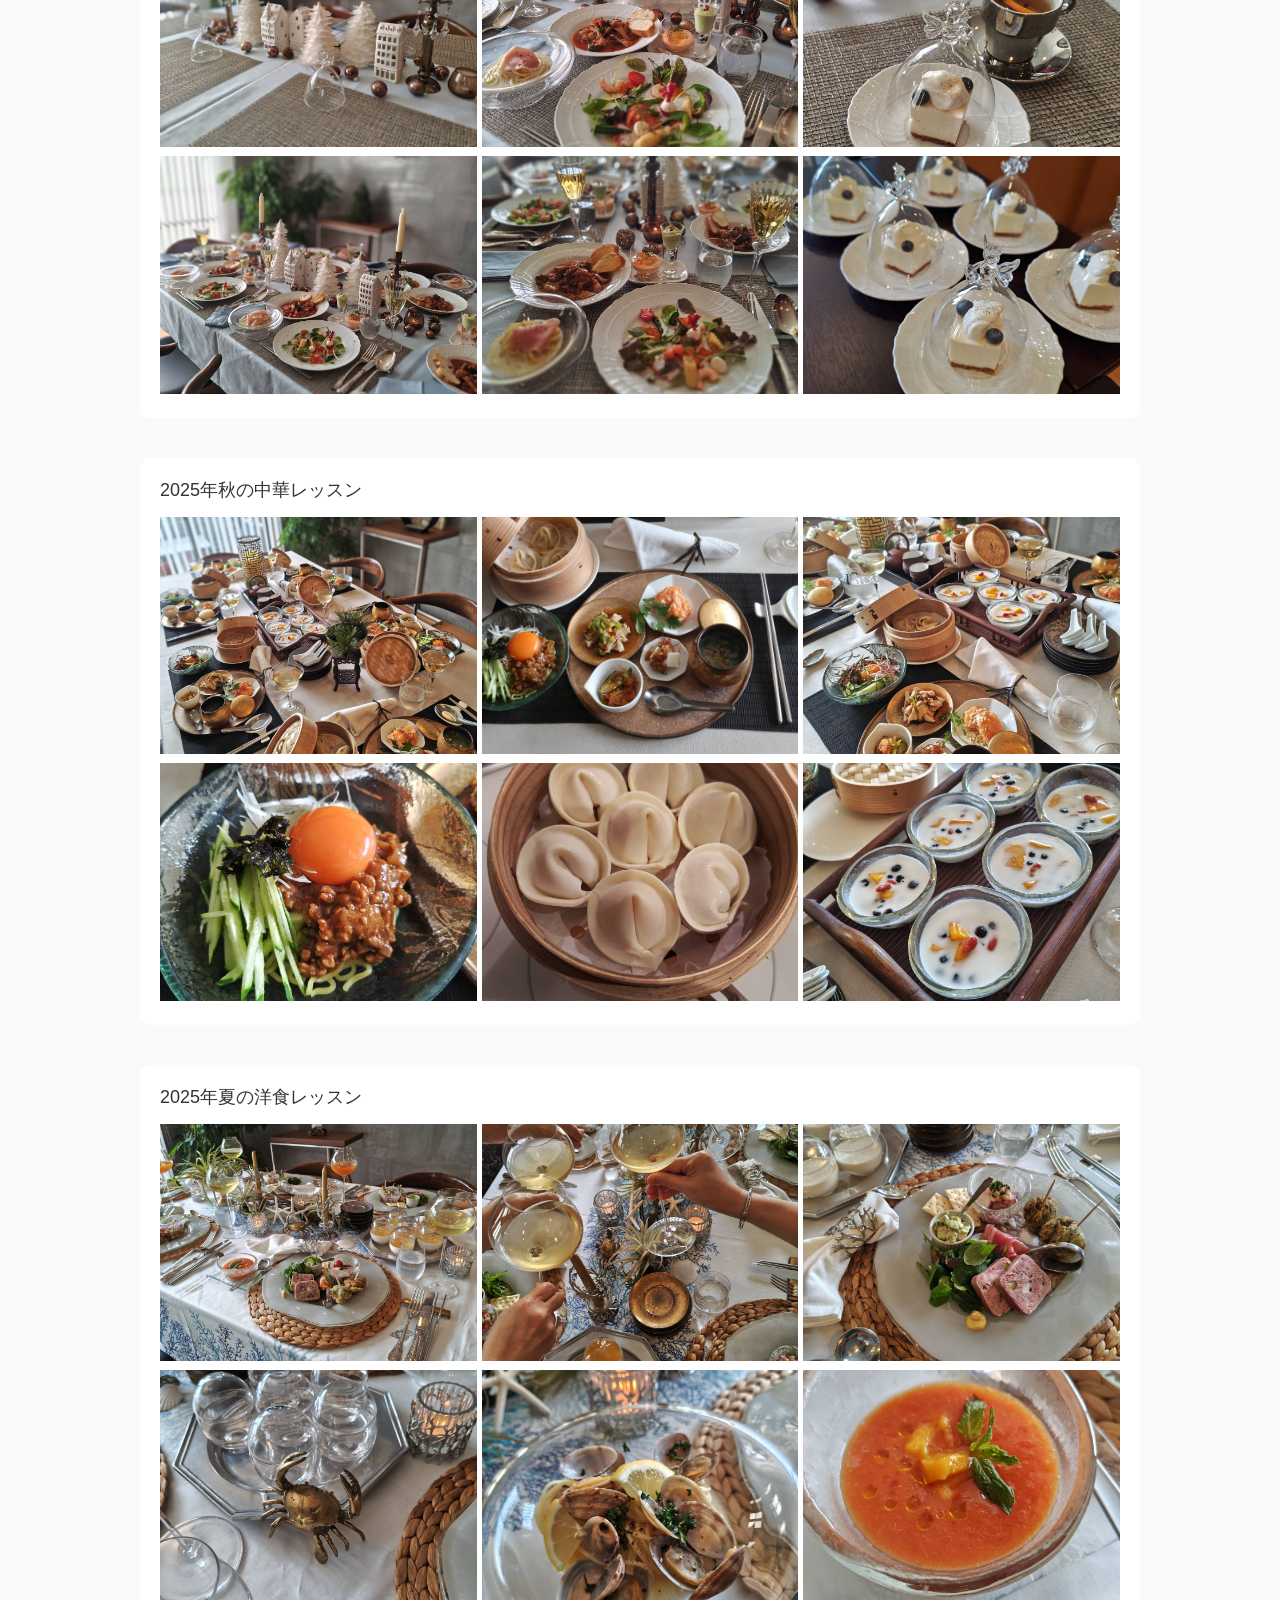
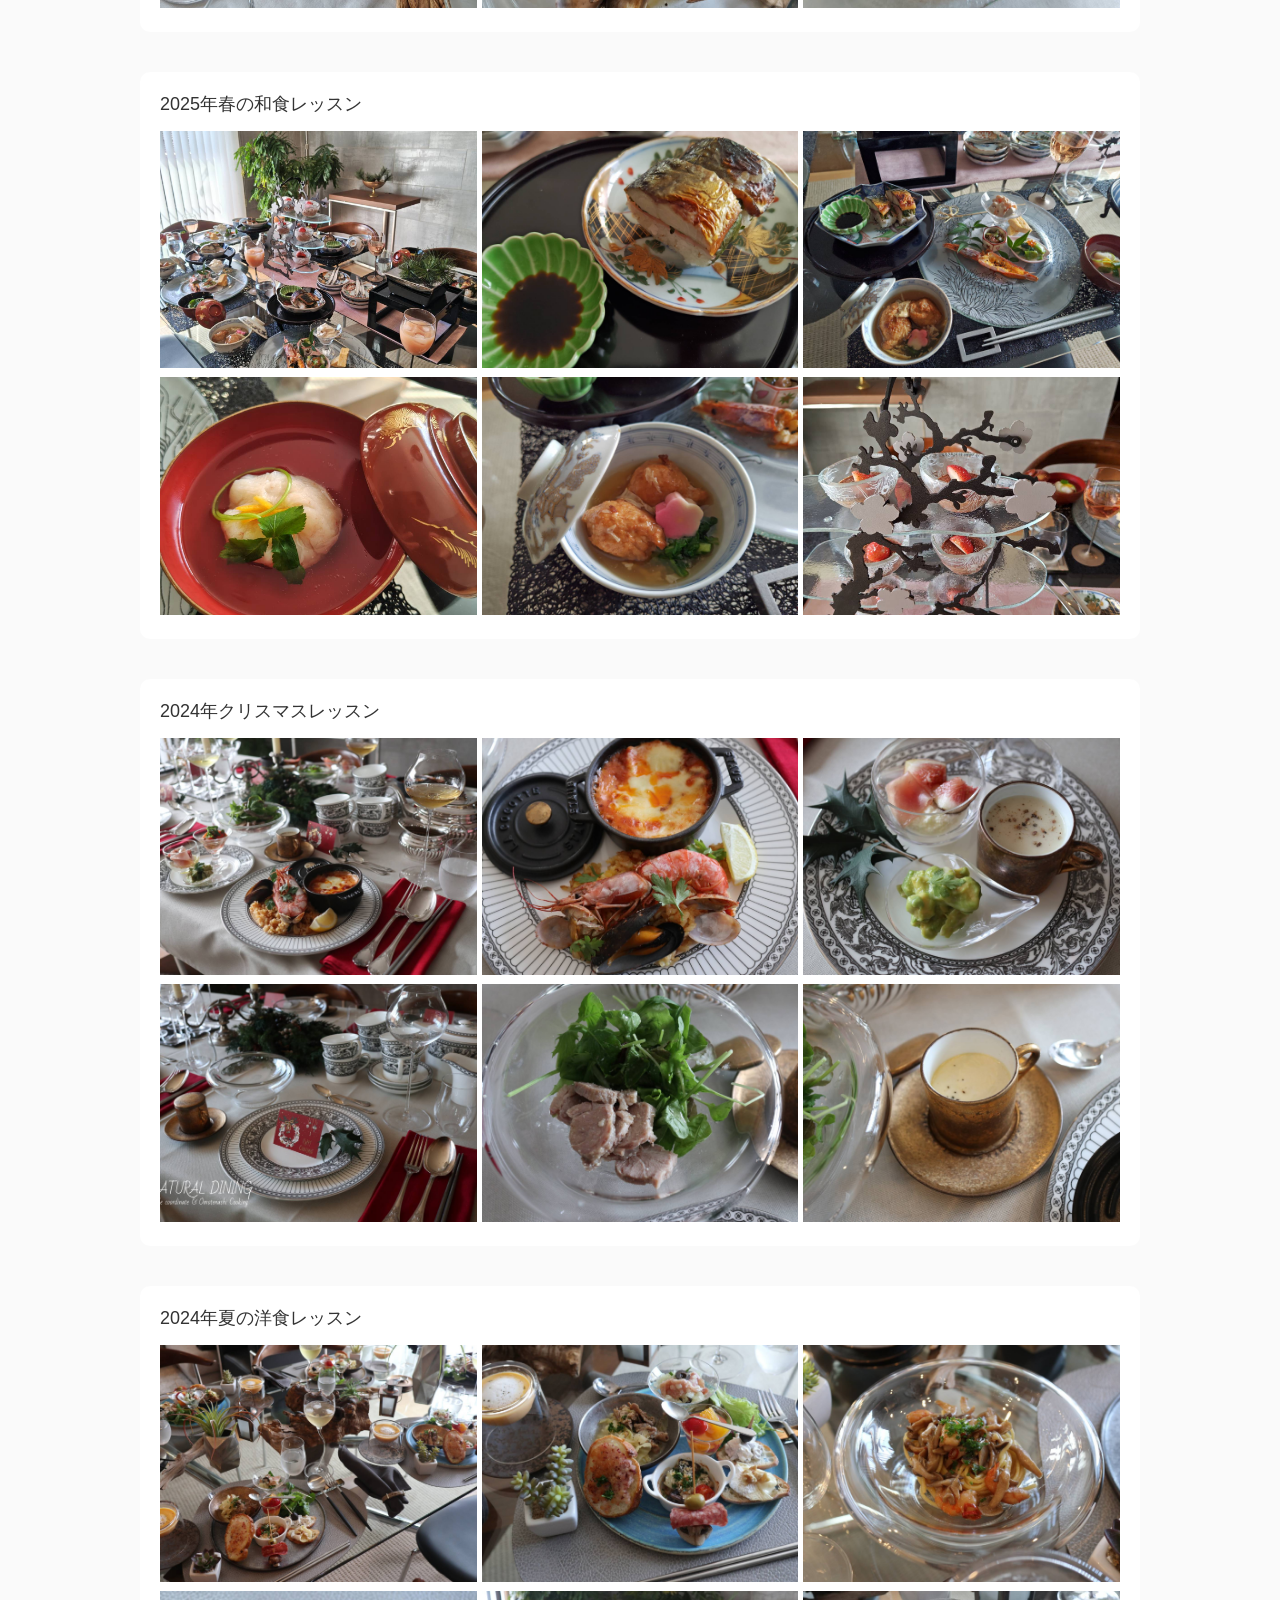
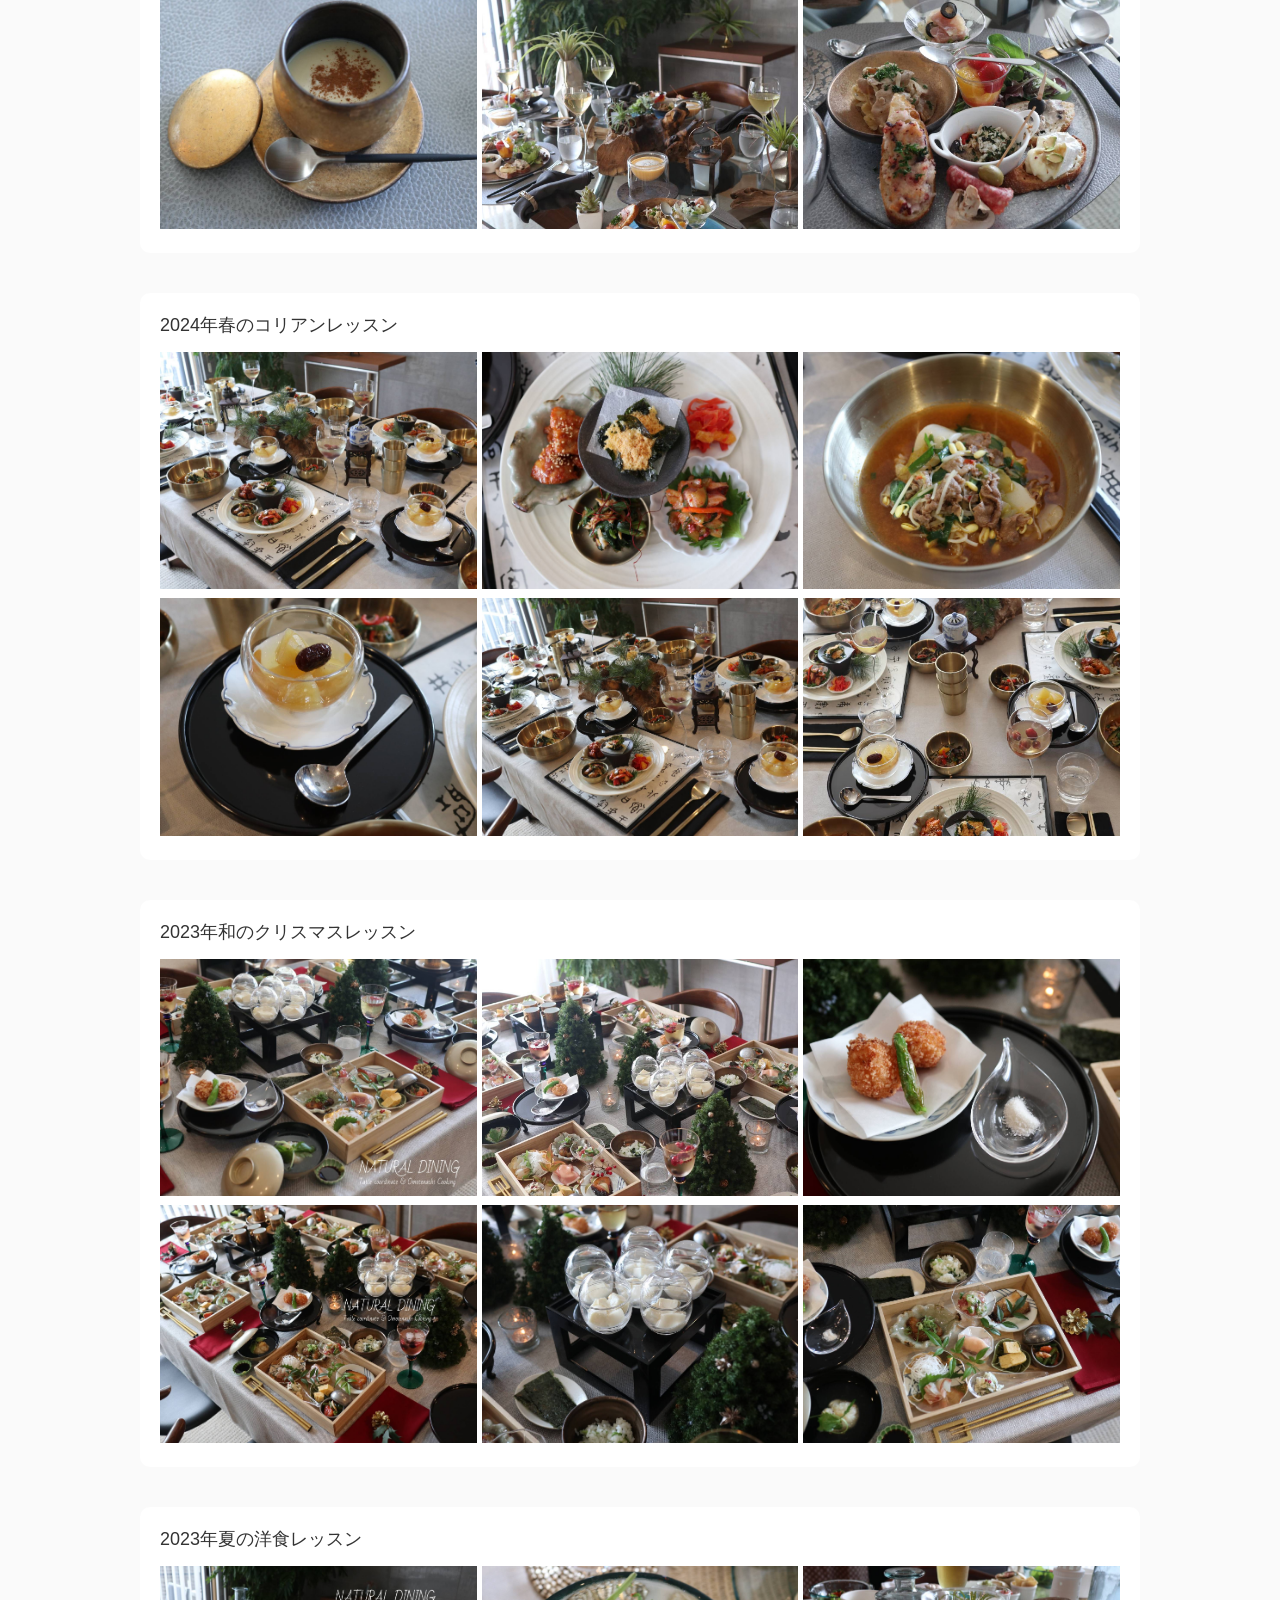
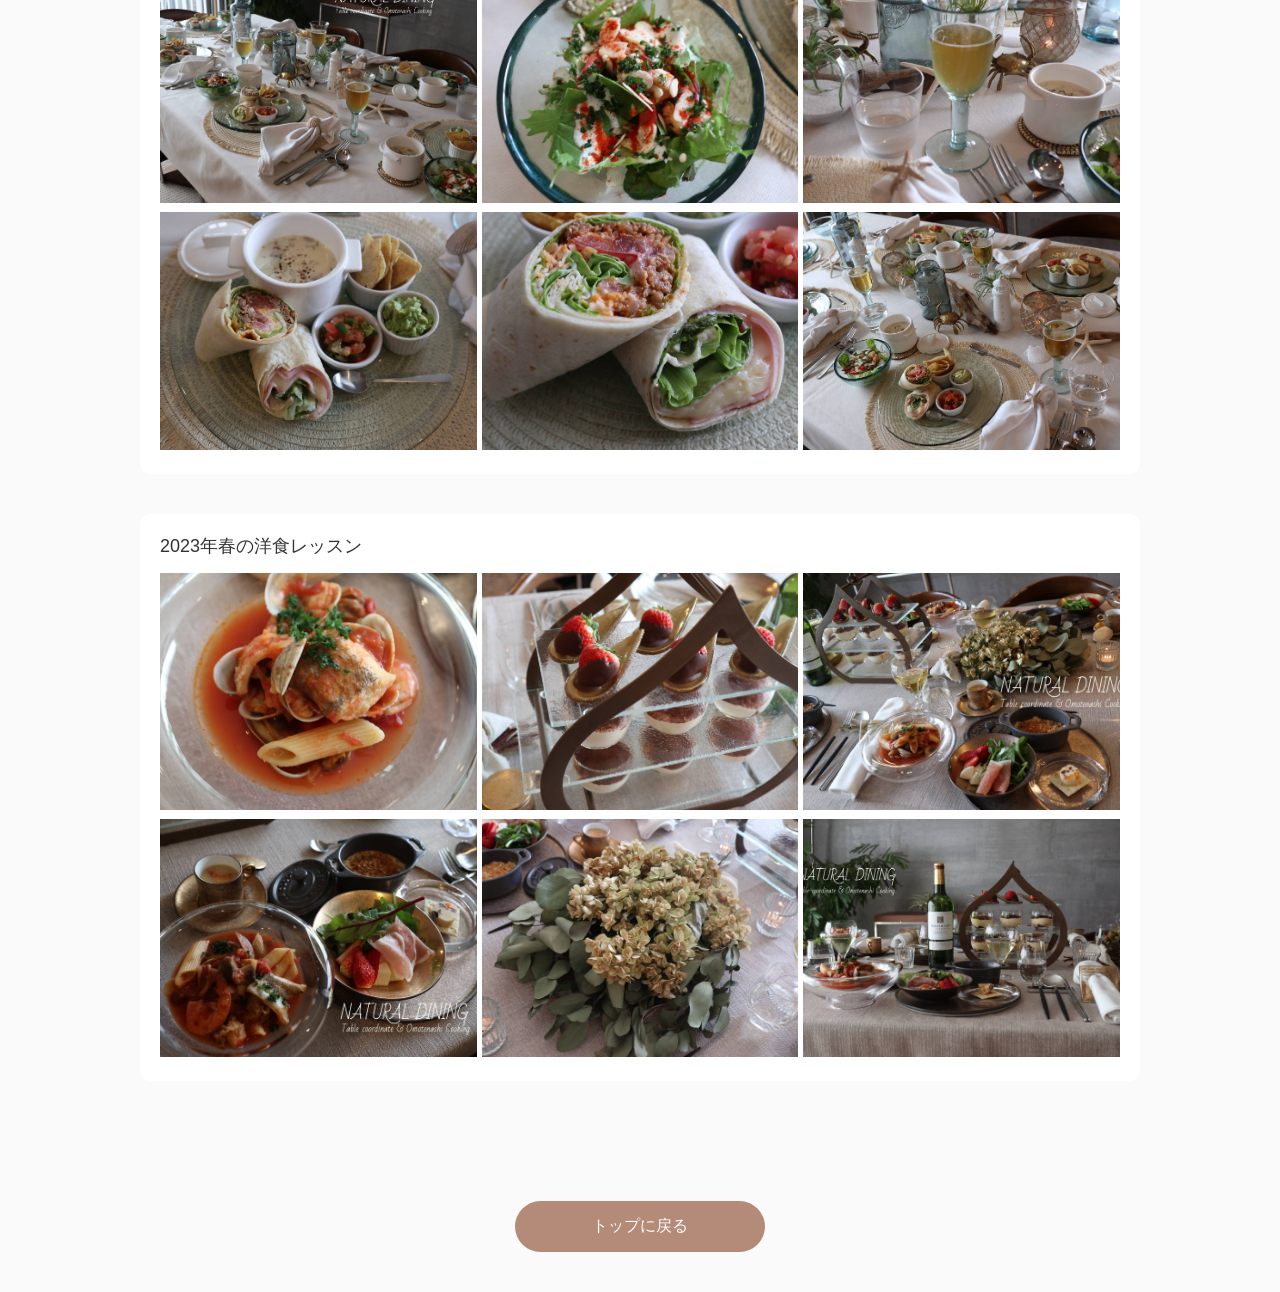
==== commit 5495c00b: "s" ====
--- a/gallery.html
+++ b/gallery.html
@@ -149,6 +149,19 @@
 </header>
 
 <section>
+
+<!-- ▼ 13 -->
+<div class="lesson-box">
+  <div class="lesson-title">2026年夏の和食レッスン</div>
+  <div class="grid">
+    <a href="#l13-1"><img src="images/l13-1.jpg"></a>
+    <a href="#l13-2"><img src="images/l13-2.jpg"></a>
+    <a href="#l13-3"><img src="images/l13-3.jpg"></a>
+    <a href="#l13-4"><img src="images/l13-4.jpg"></a>
+    <a href="#l13-5"><img src="images/l13-5.jpg"></a>
+    <a href="#l13-6"><img src="images/l13-6.jpg"></a>
+  </div>
+</div>
 
 <!-- ▼ 2 -->
 <div class="lesson-box">
@@ -358,6 +371,12 @@
 <div id="l11-4" class="lightbox"><a href="#"><span class="close">&times;</span><img src="images/l11-4.jpg"></a></div>
 <div id="l11-5" class="lightbox"><a href="#"><span class="close">&times;</span><img src="images/l11-5.jpg"></a></div>
 <div id="l11-6" class="lightbox"><a href="#"><span class="close">&times;</span><img src="images/l11-6.jpg"></a></div>
+<div id="l13-1" class="lightbox"><a href="#"><span class="close">&times;</span><img src="images/l13-1.jpg"></a></div>
+<div id="l13-2" class="lightbox"><a href="#"><span class="close">&times;</span><img src="images/l13-2.jpg"></a></div>
+<div id="l13-3" class="lightbox"><a href="#"><span class="close">&times;</span><img src="images/l13-3.jpg"></a></div>
+<div id="l13-4" class="lightbox"><a href="#"><span class="close">&times;</span><img src="images/l13-4.jpg"></a></div>
+<div id="l13-5" class="lightbox"><a href="#"><span class="close">&times;</span><img src="images/l13-5.jpg"></a></div>
+<div id="l13-6" class="lightbox"><a href="#"><span class="close">&times;</span><img src="images/l13-6.jpg"></a></div>
 <div id="l12-1" class="lightbox"><a href="#"><span class="close">&times;</span><img src="images/l12-1.jpg"></a></div>
 <div id="l12-2" class="lightbox"><a href="#"><span class="close">&times;</span><img src="images/l12-2.jpg"></a></div>
 <div id="l12-3" class="lightbox"><a href="#"><span class="close">&times;</span><img src="images/l12-3.jpg"></a></div>
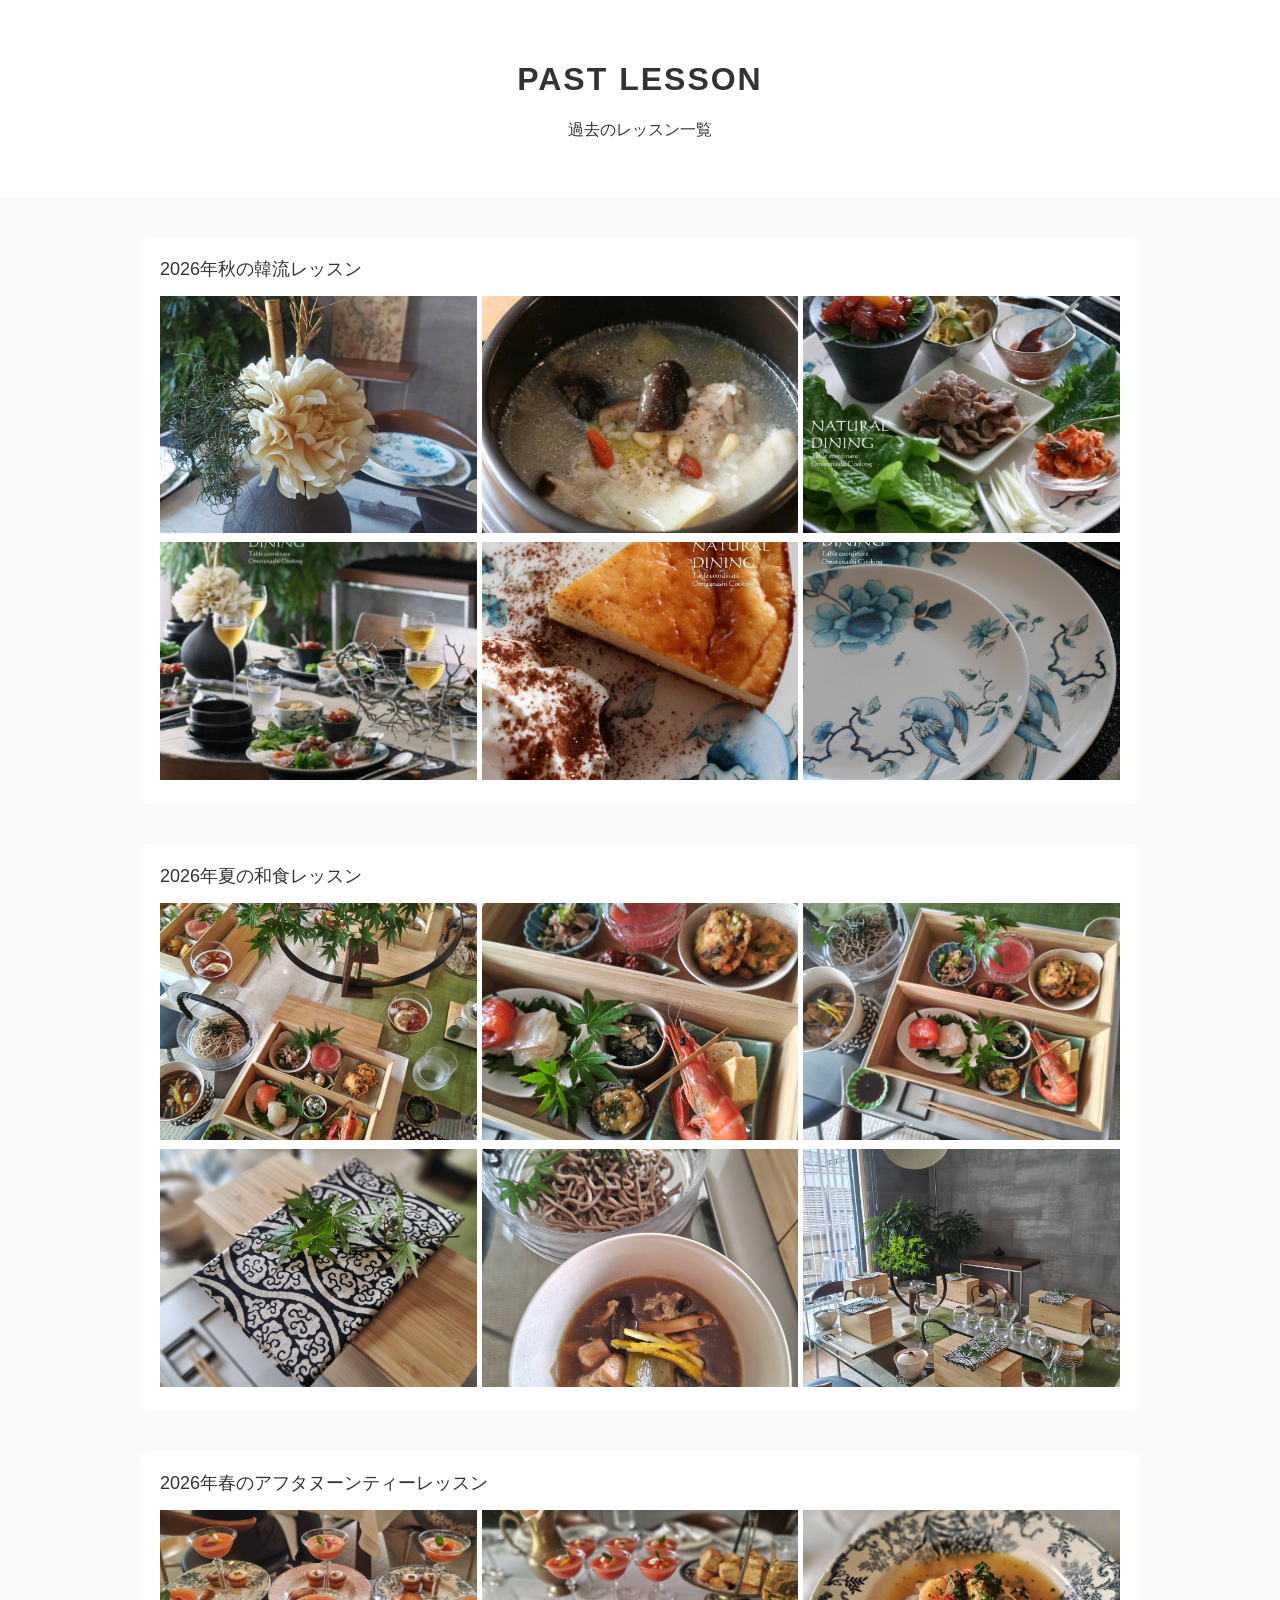
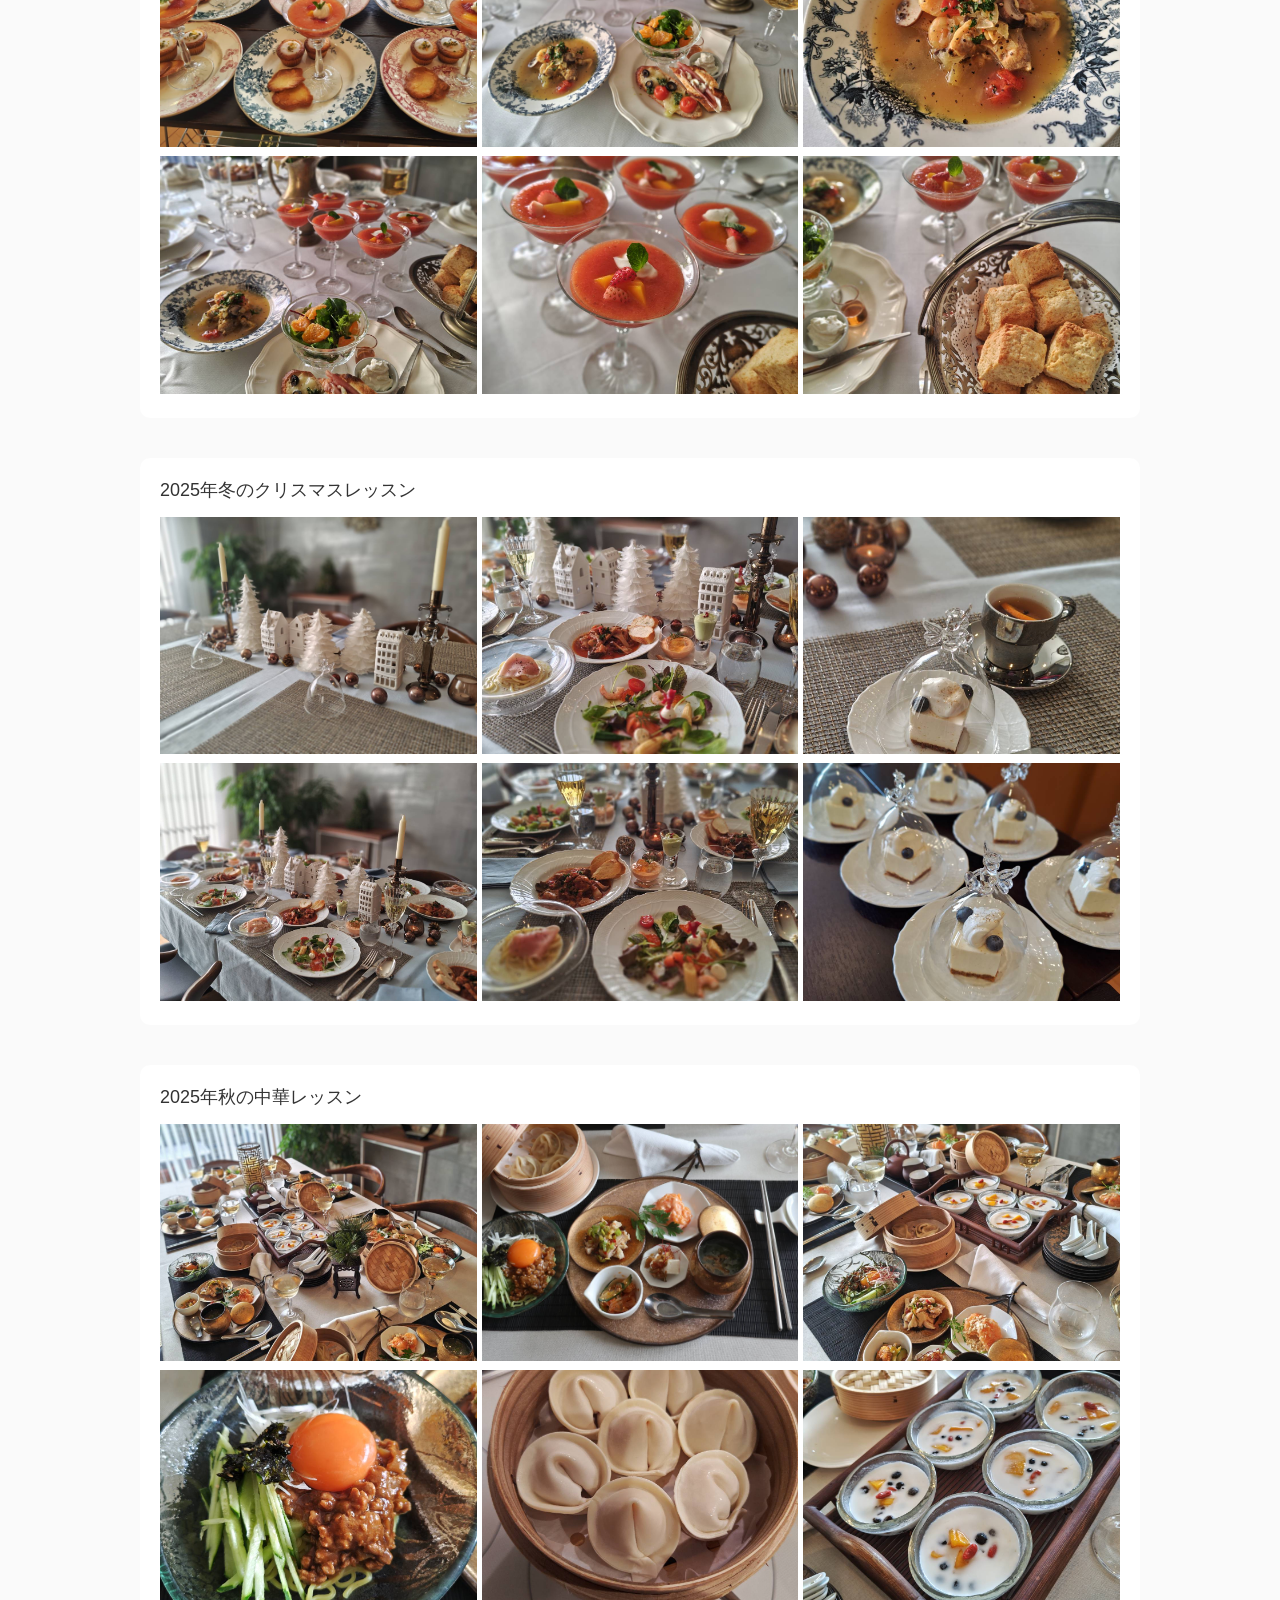
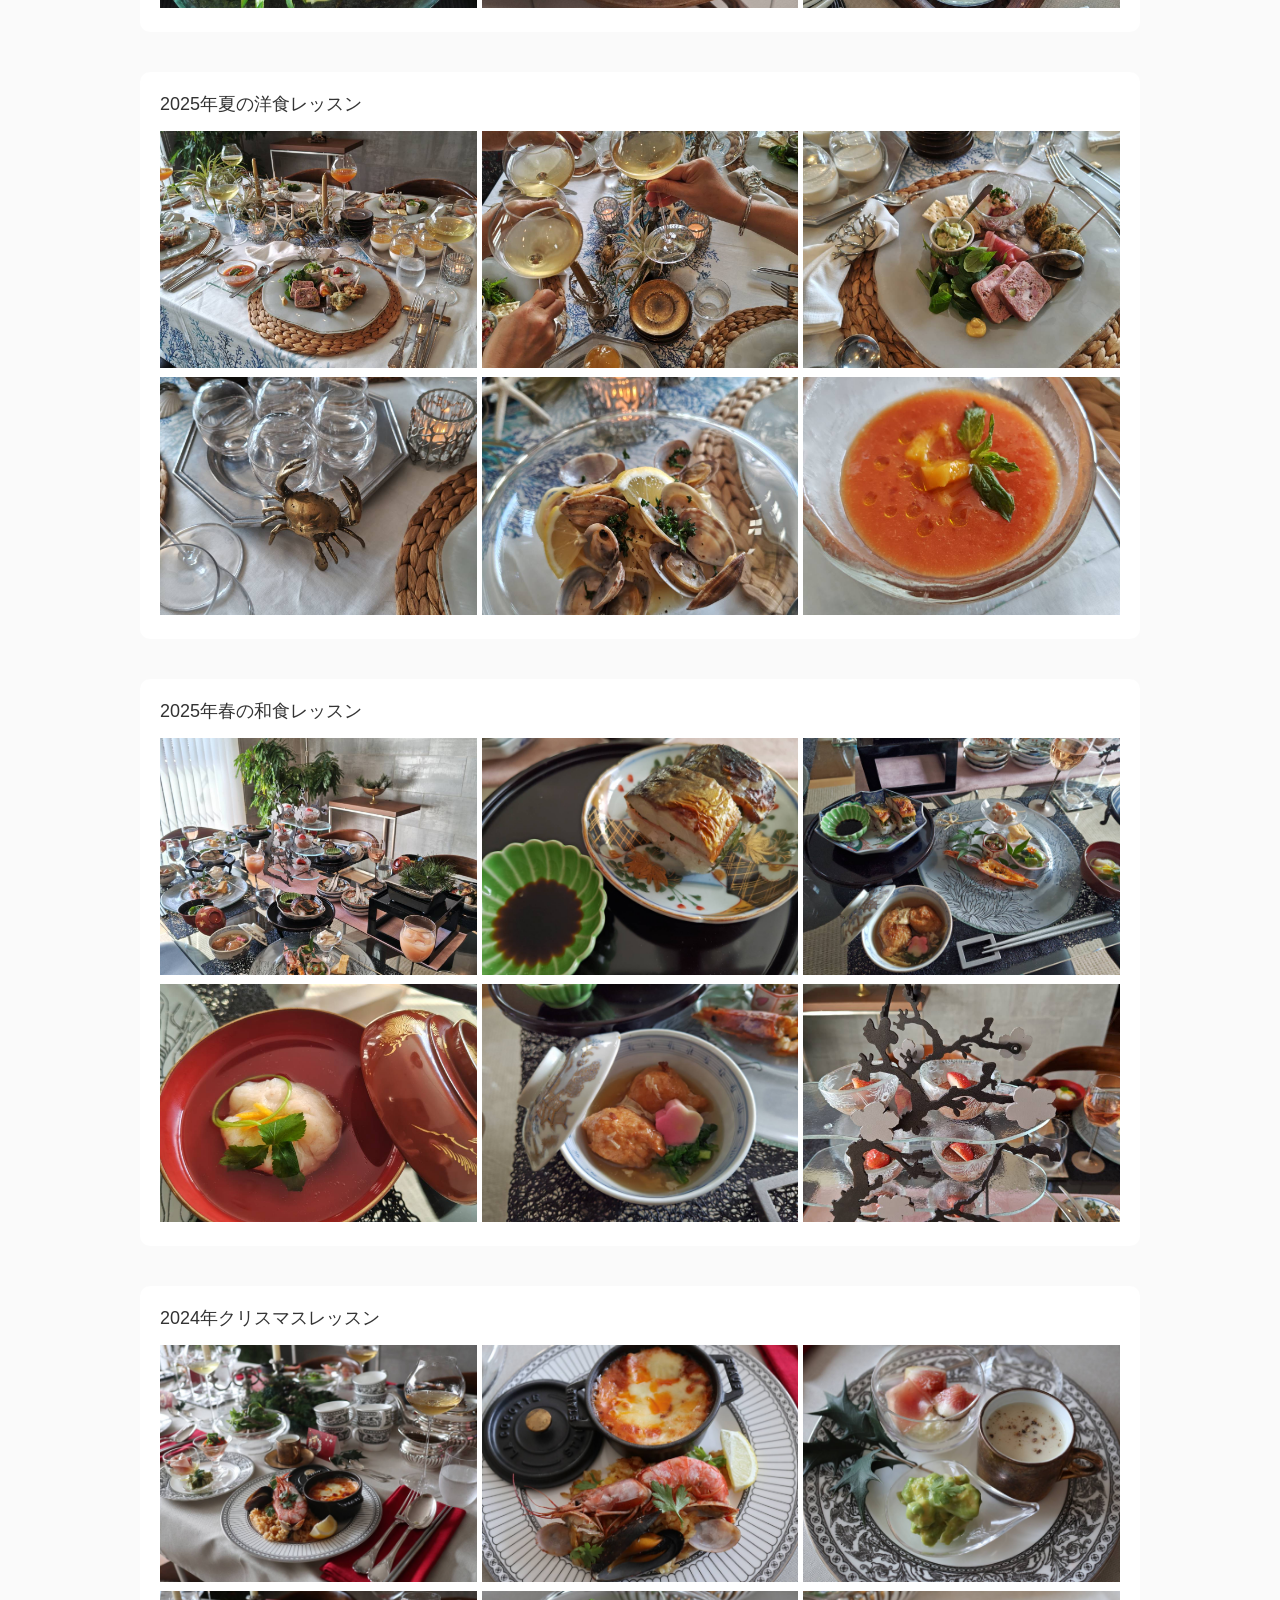
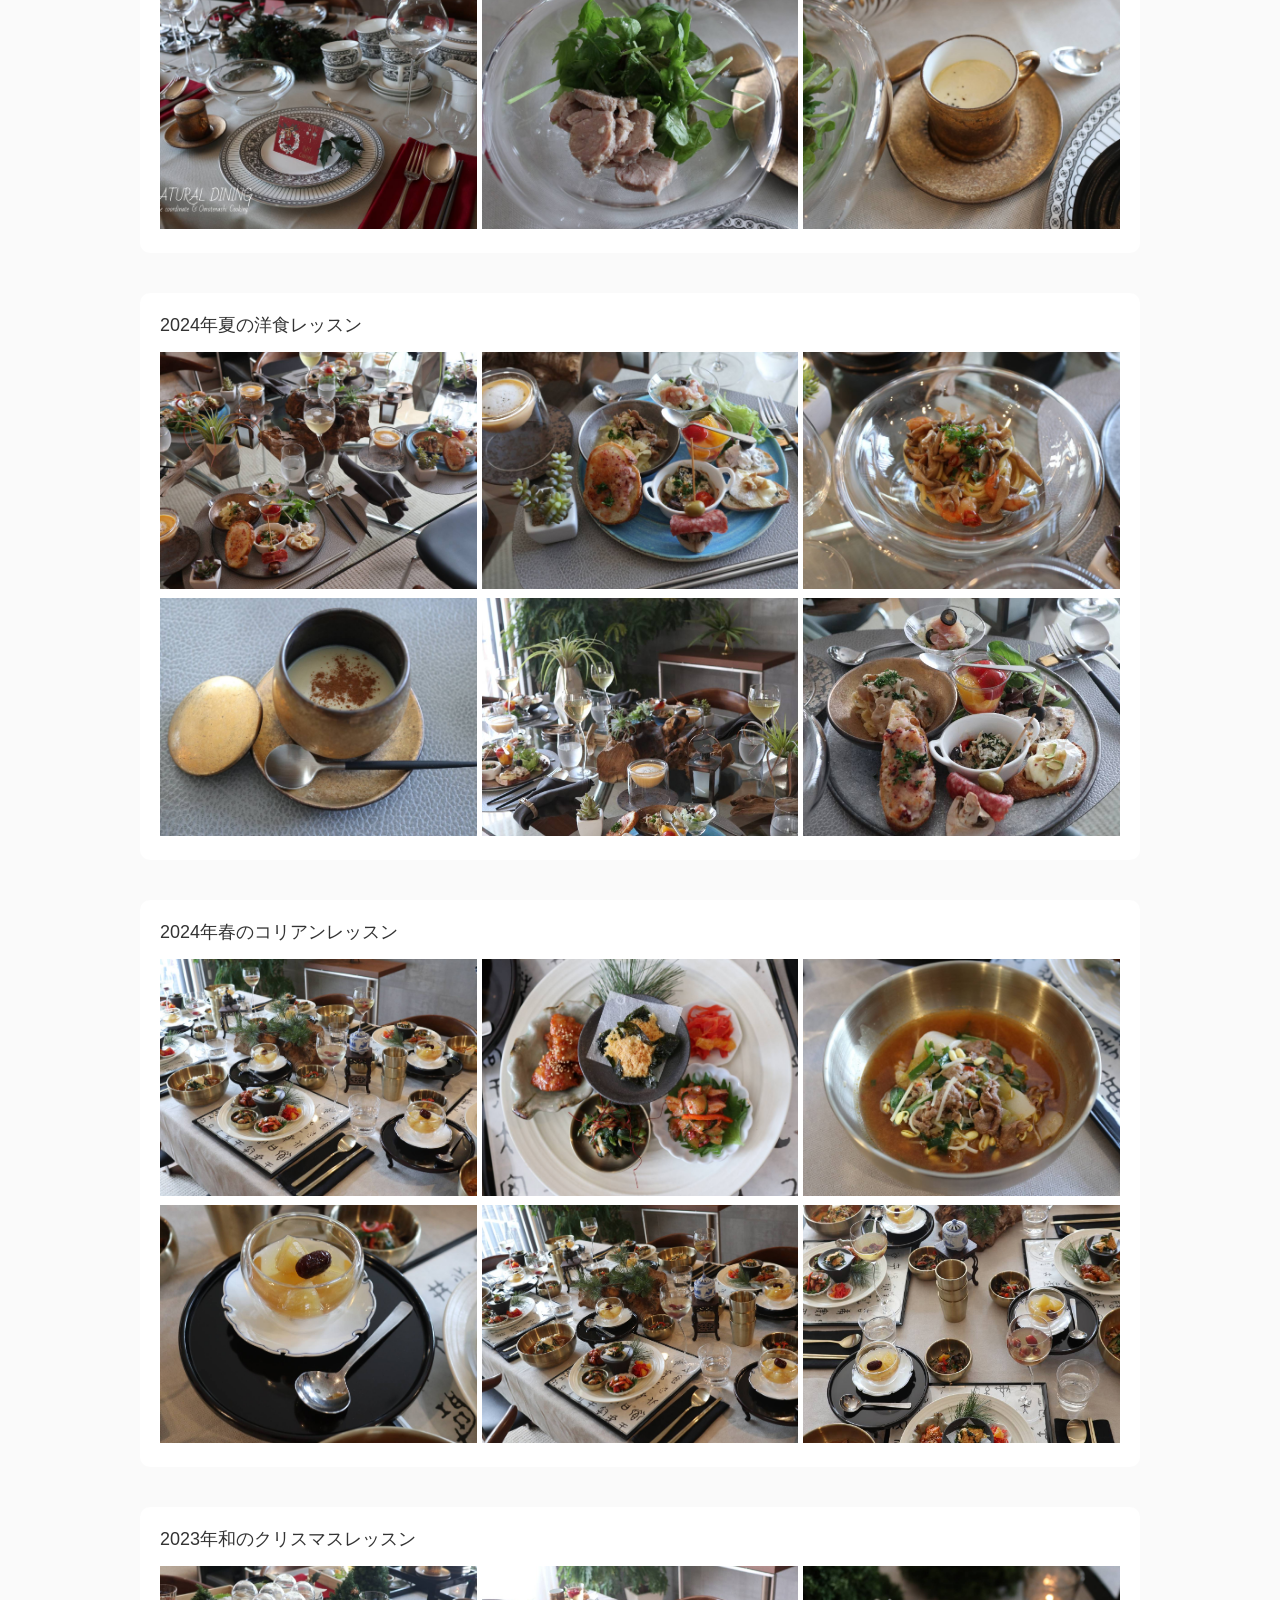
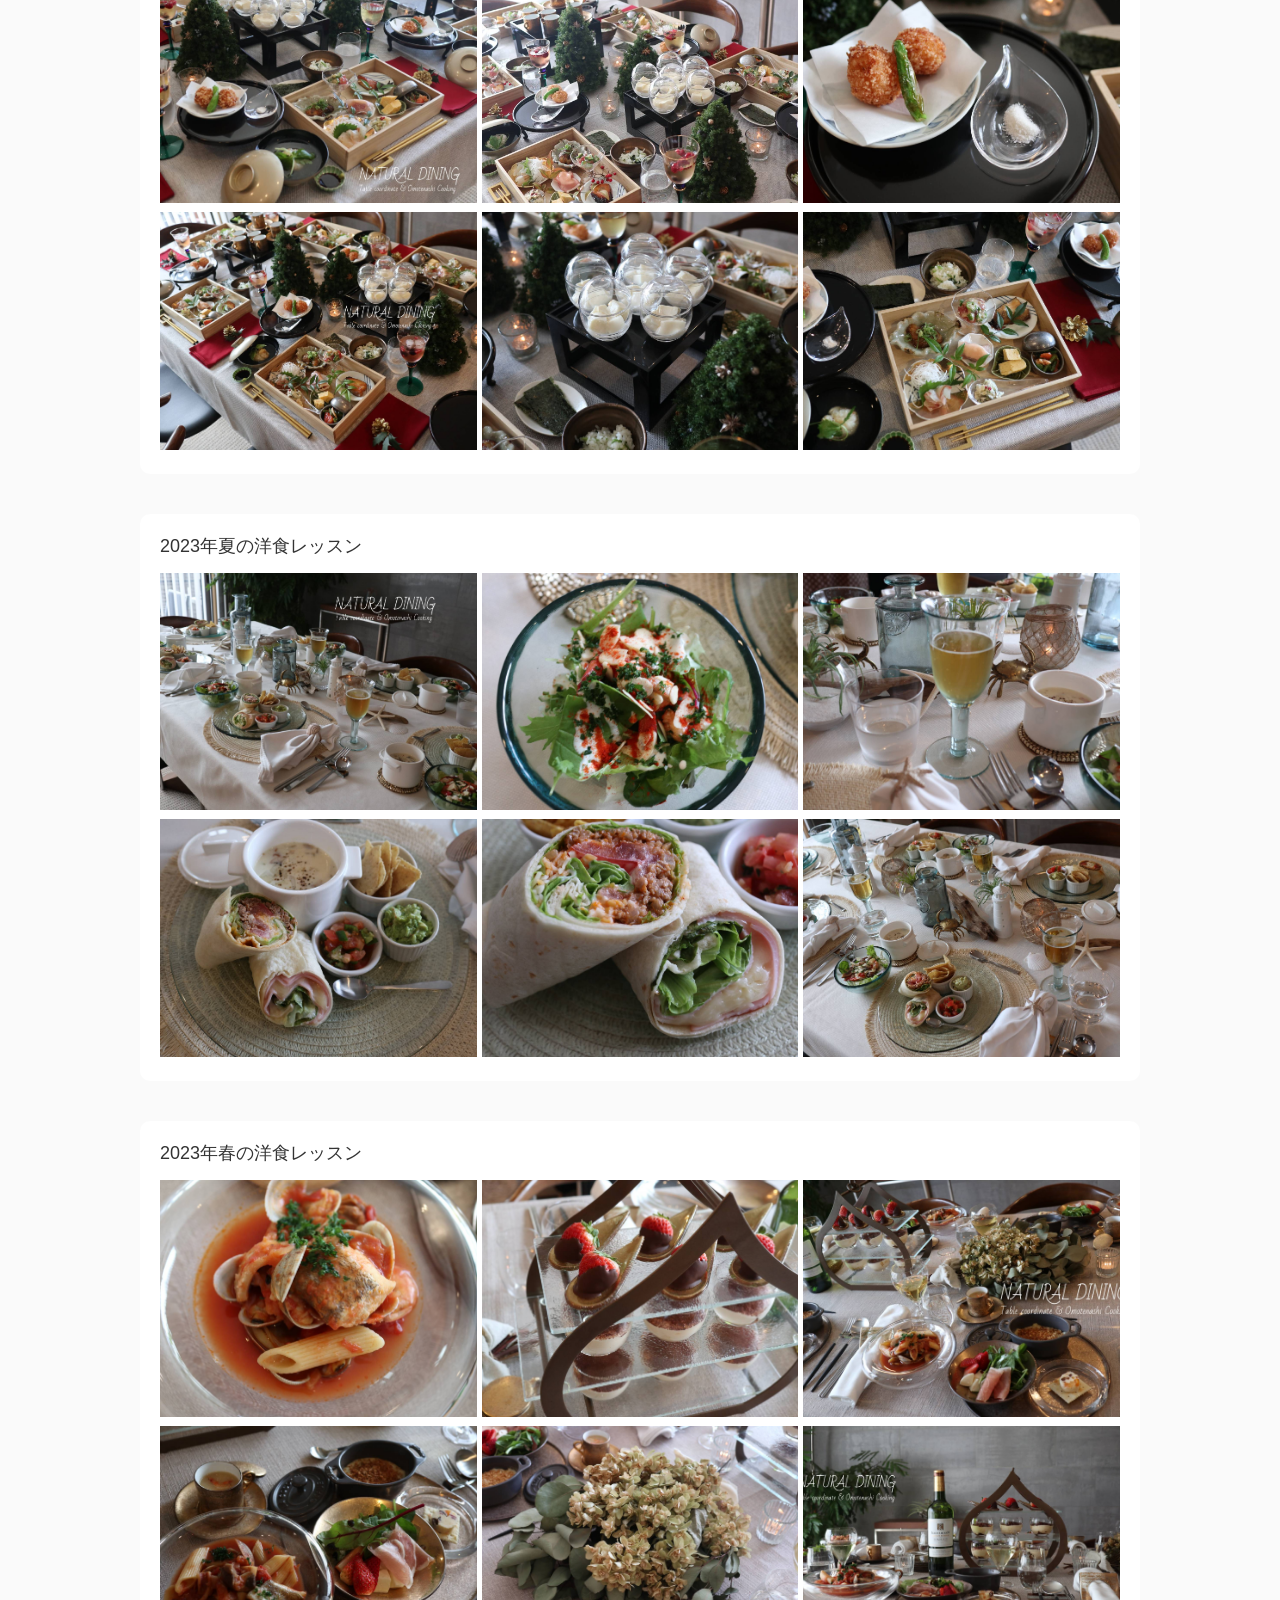
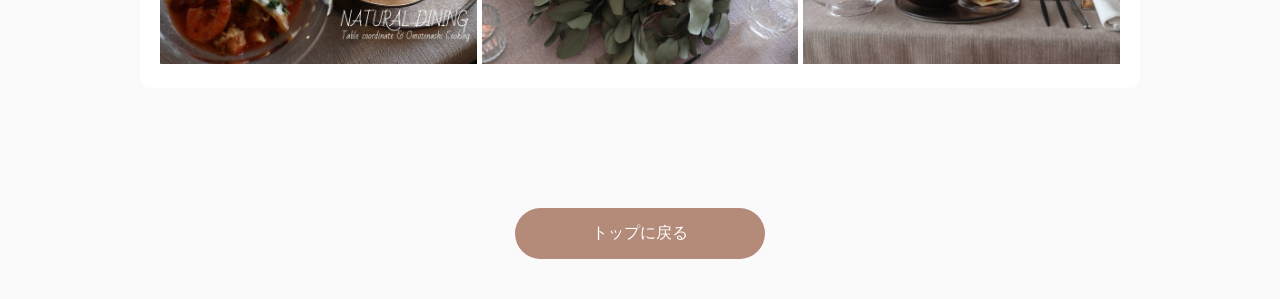
==== commit 837fc99b: "n" ====
--- a/gallery.html
+++ b/gallery.html
@@ -149,6 +149,19 @@
 </header>
 
 <section>
+
+<!-- ▼ 14 -->
+<div class="lesson-box">
+  <div class="lesson-title">2026年秋の韓流レッスン</div>
+  <div class="grid">
+    <a href="#l14-1"><img src="images/l14-1.jpg"></a>
+    <a href="#l14-2"><img src="images/l14-2.jpg"></a>
+    <a href="#l14-3"><img src="images/l14-3.jpg"></a>
+    <a href="#l14-4"><img src="images/l14-4.jpg"></a>
+    <a href="#l14-5"><img src="images/l14-5.jpg"></a>
+    <a href="#l14-6"><img src="images/l14-6.jpg"></a>
+  </div>
+</div>
 
 <!-- ▼ 13 -->
 <div class="lesson-box">
@@ -371,6 +384,12 @@
 <div id="l11-4" class="lightbox"><a href="#"><span class="close">&times;</span><img src="images/l11-4.jpg"></a></div>
 <div id="l11-5" class="lightbox"><a href="#"><span class="close">&times;</span><img src="images/l11-5.jpg"></a></div>
 <div id="l11-6" class="lightbox"><a href="#"><span class="close">&times;</span><img src="images/l11-6.jpg"></a></div>
+<div id="l14-1" class="lightbox"><a href="#"><span class="close">&times;</span><img src="images/l14-1.jpg"></a></div>
+<div id="l14-2" class="lightbox"><a href="#"><span class="close">&times;</span><img src="images/l14-2.jpg"></a></div>
+<div id="l14-3" class="lightbox"><a href="#"><span class="close">&times;</span><img src="images/l14-3.jpg"></a></div>
+<div id="l14-4" class="lightbox"><a href="#"><span class="close">&times;</span><img src="images/l14-4.jpg"></a></div>
+<div id="l14-5" class="lightbox"><a href="#"><span class="close">&times;</span><img src="images/l14-5.jpg"></a></div>
+<div id="l14-6" class="lightbox"><a href="#"><span class="close">&times;</span><img src="images/l14-6.jpg"></a></div>
 <div id="l13-1" class="lightbox"><a href="#"><span class="close">&times;</span><img src="images/l13-1.jpg"></a></div>
 <div id="l13-2" class="lightbox"><a href="#"><span class="close">&times;</span><img src="images/l13-2.jpg"></a></div>
 <div id="l13-3" class="lightbox"><a href="#"><span class="close">&times;</span><img src="images/l13-3.jpg"></a></div>
